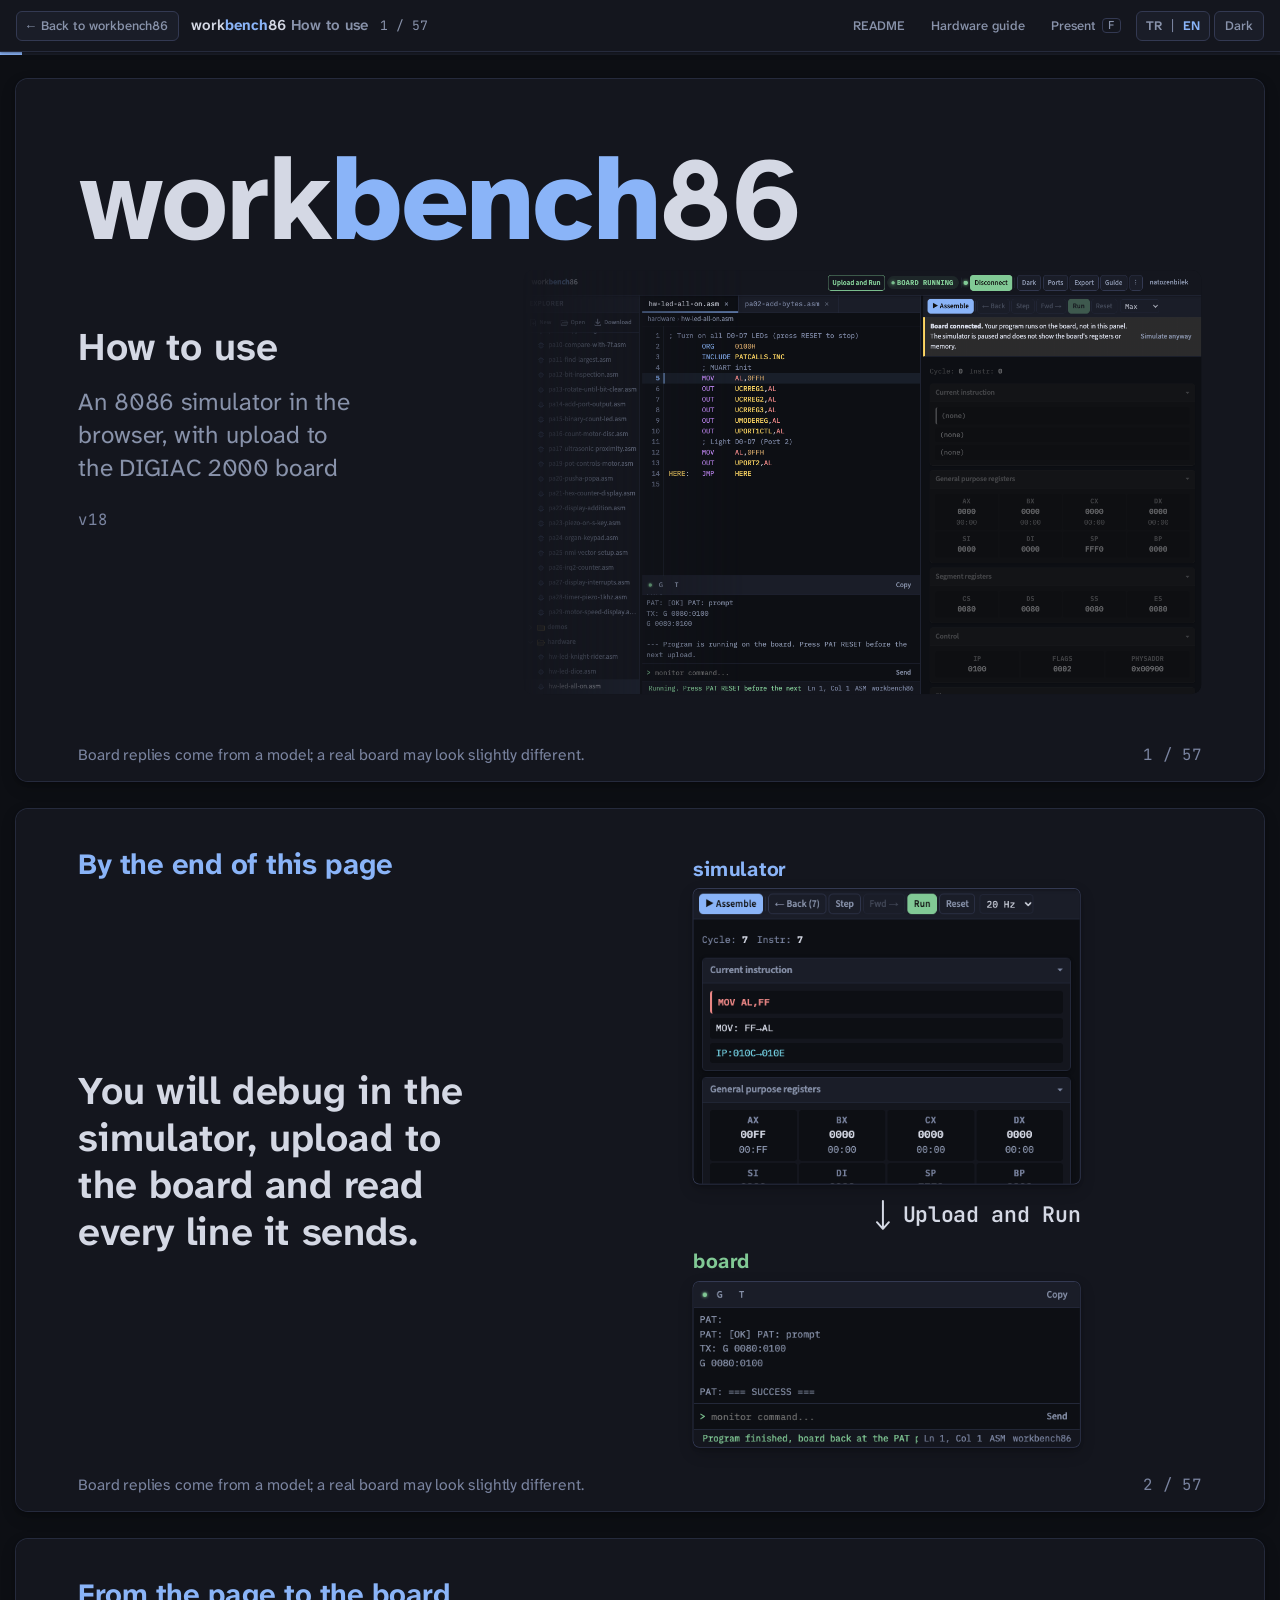
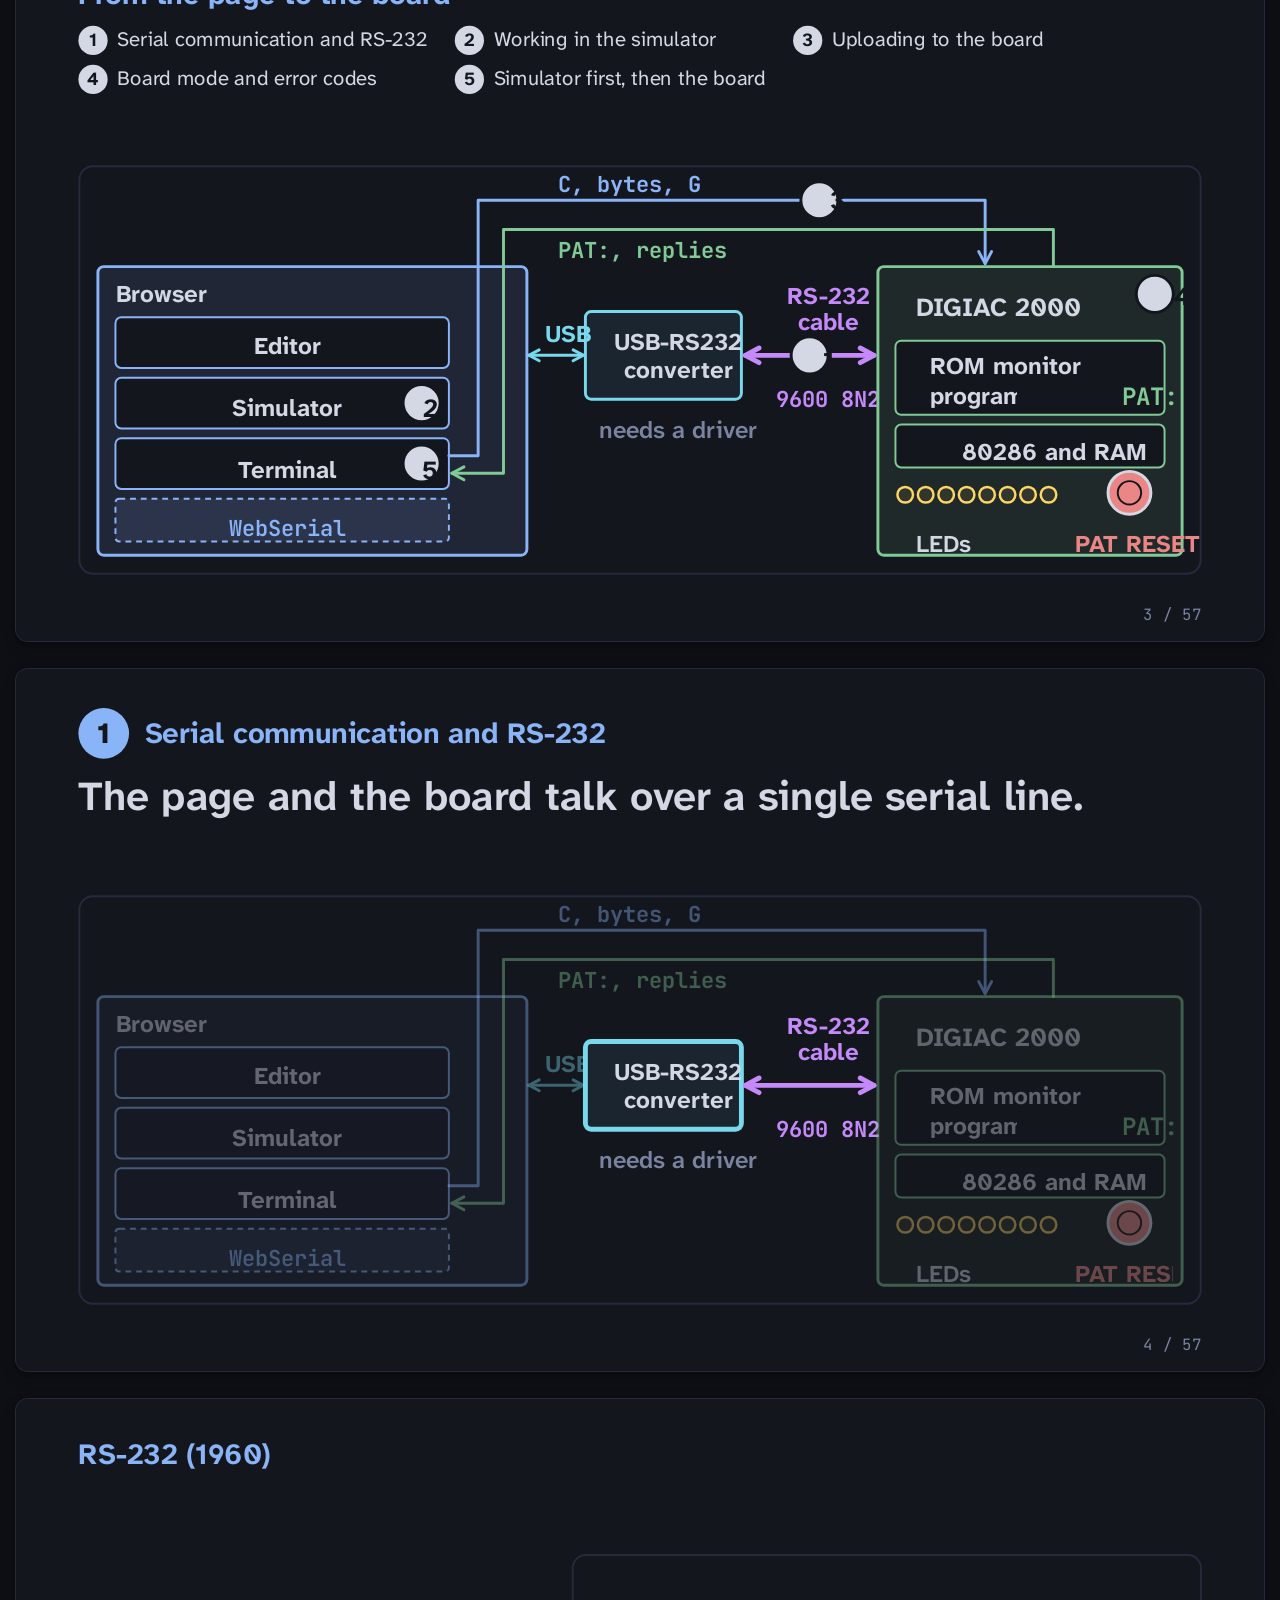
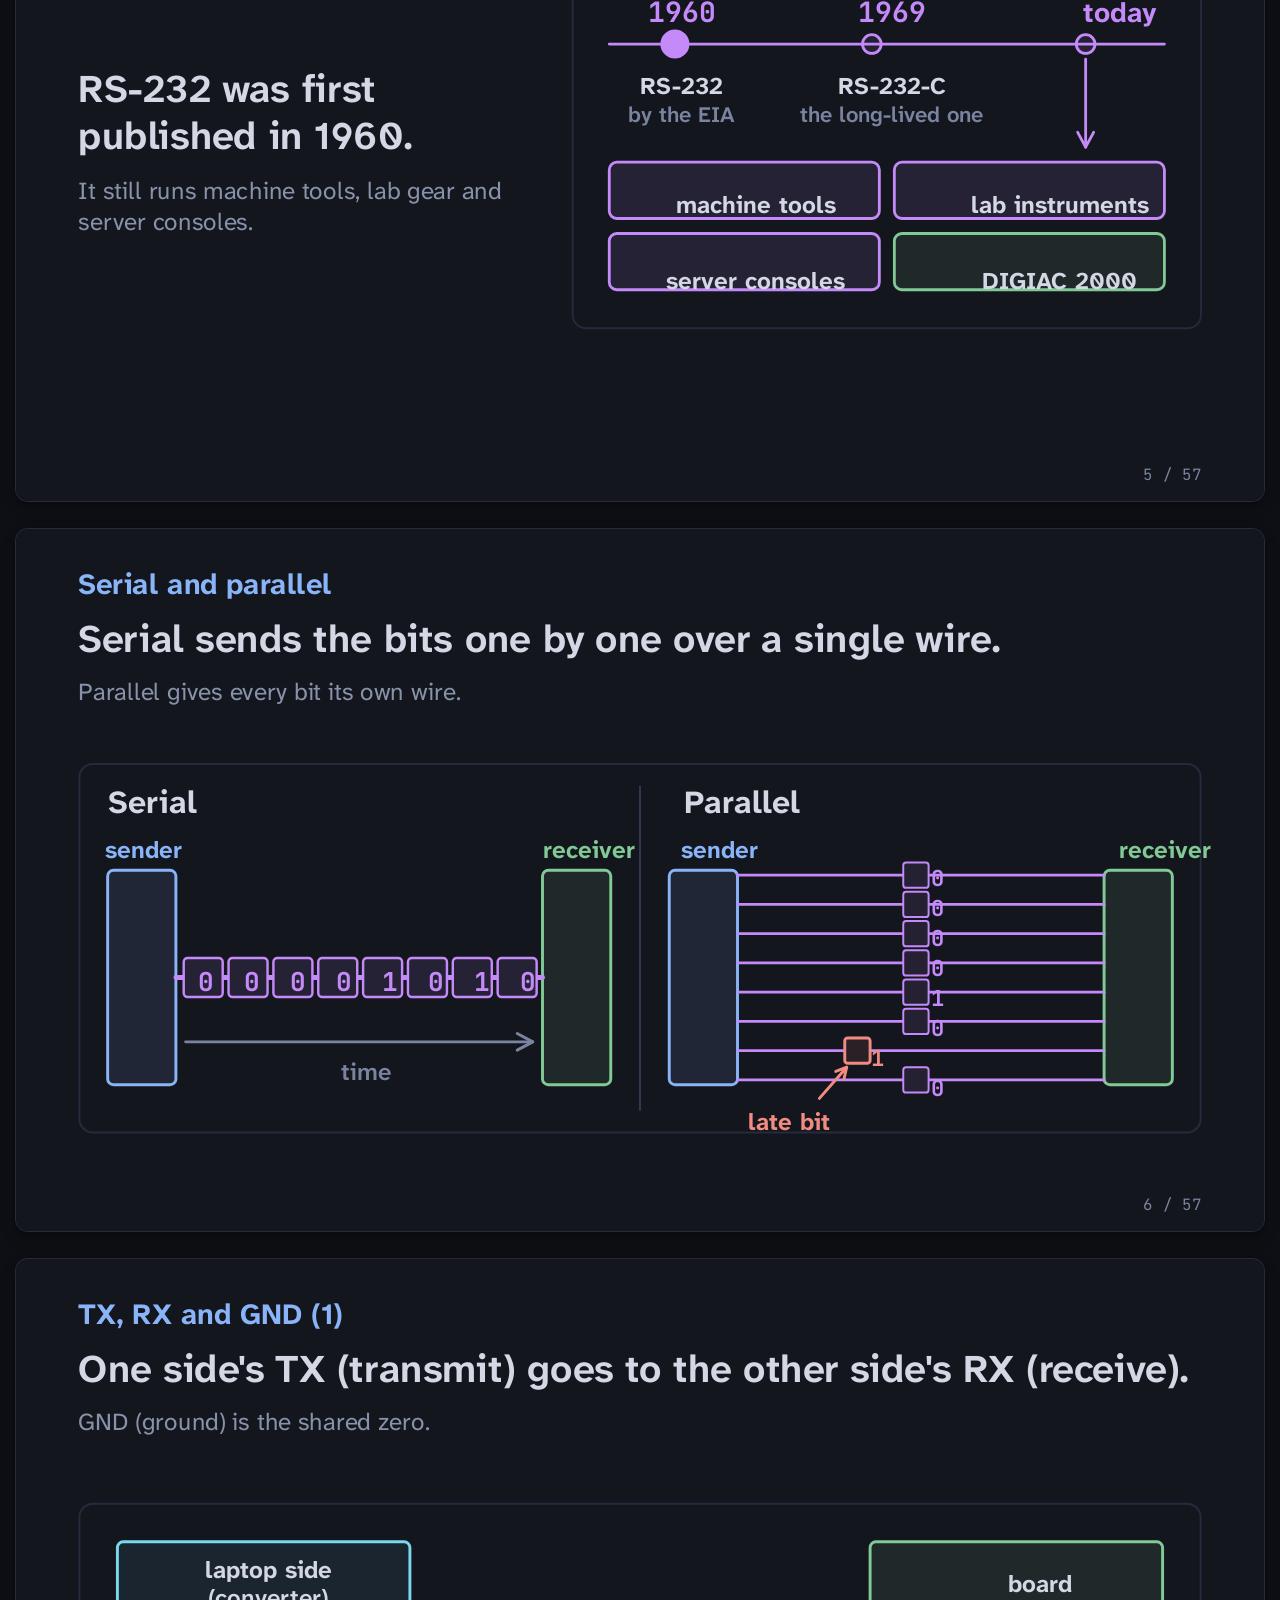
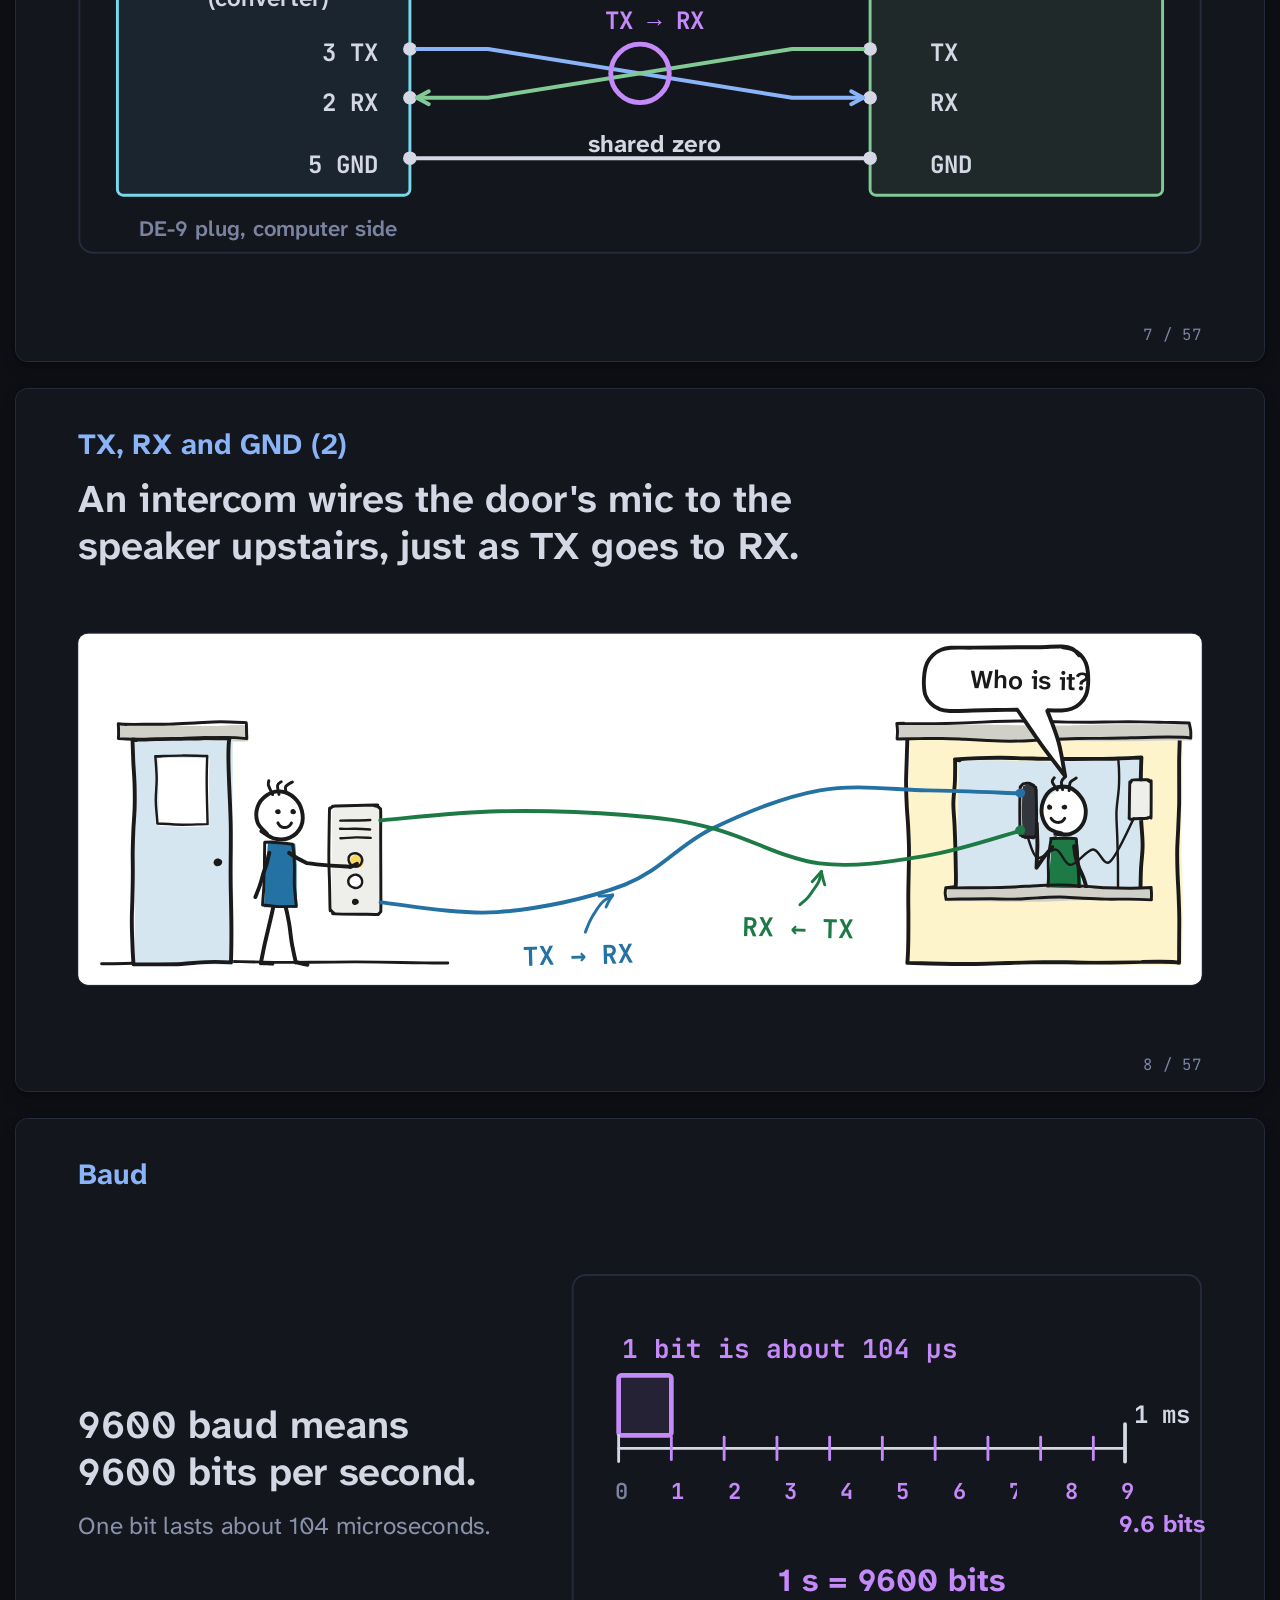
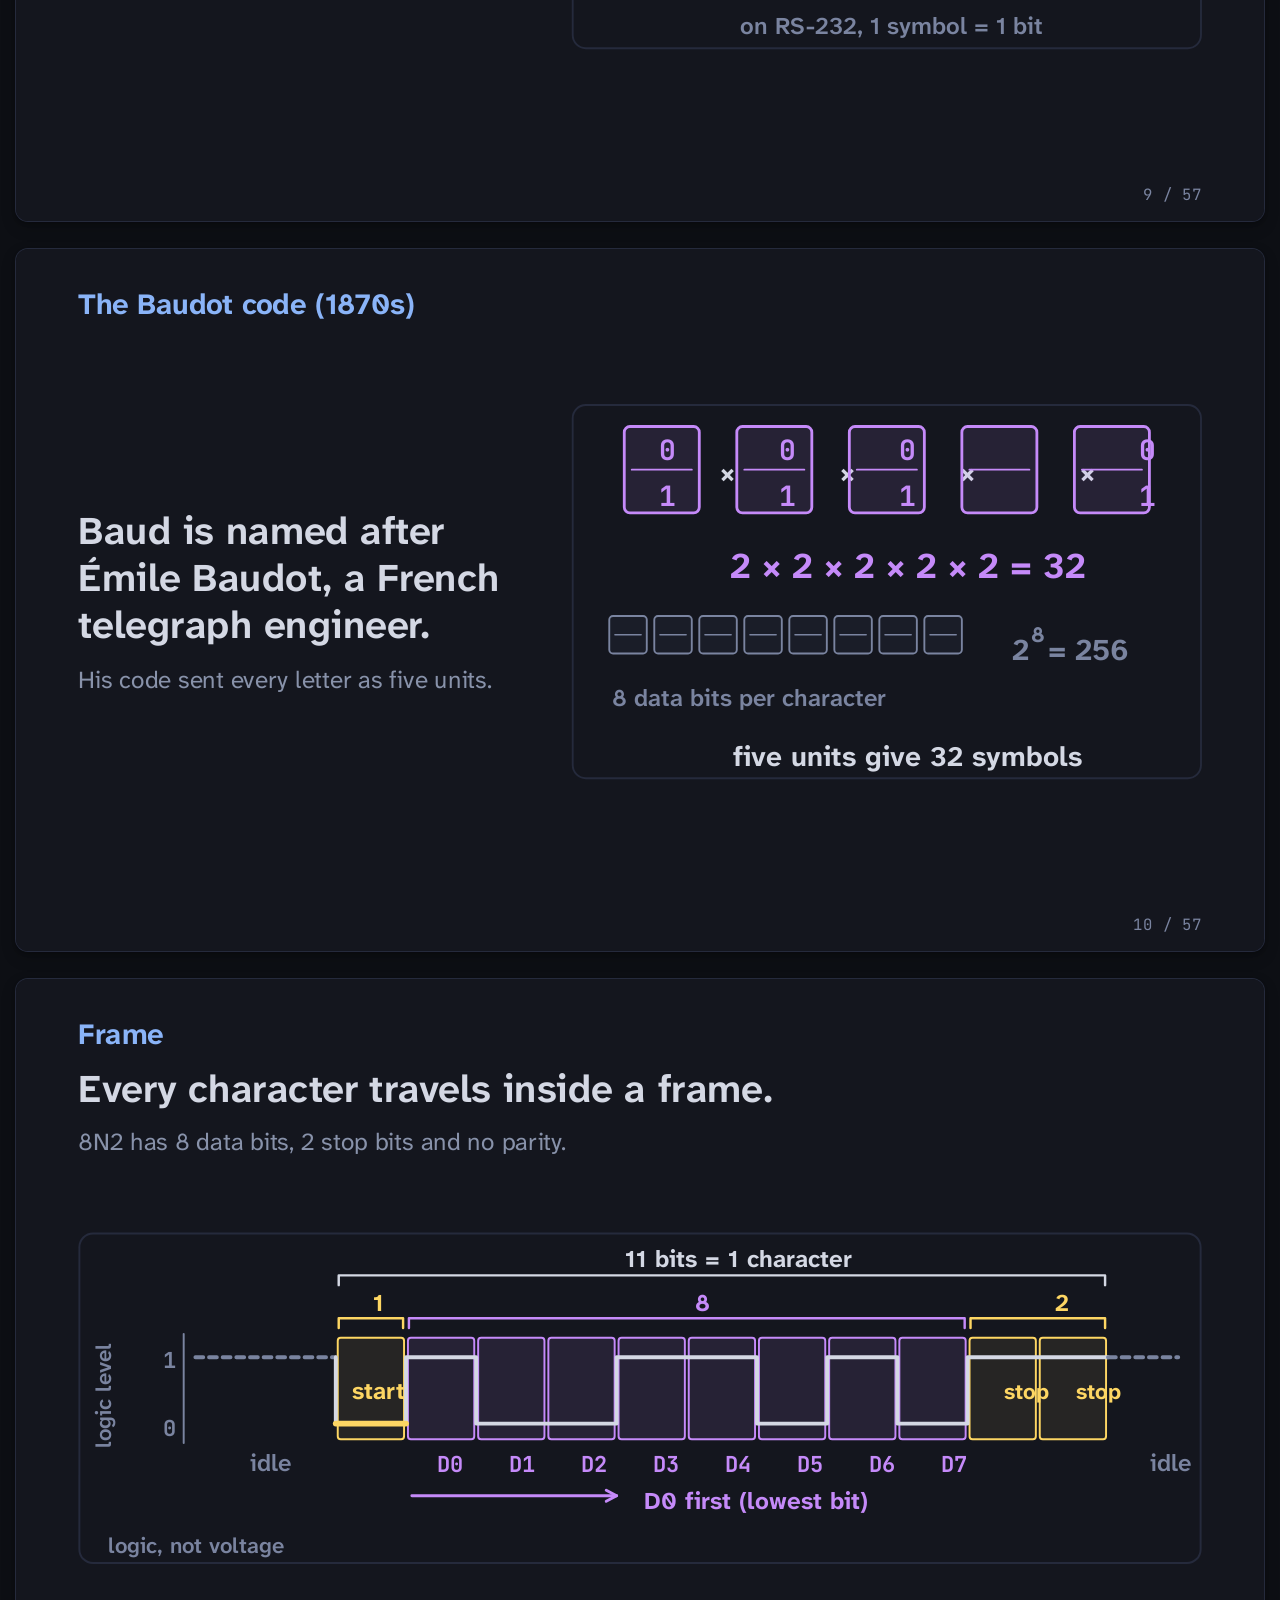
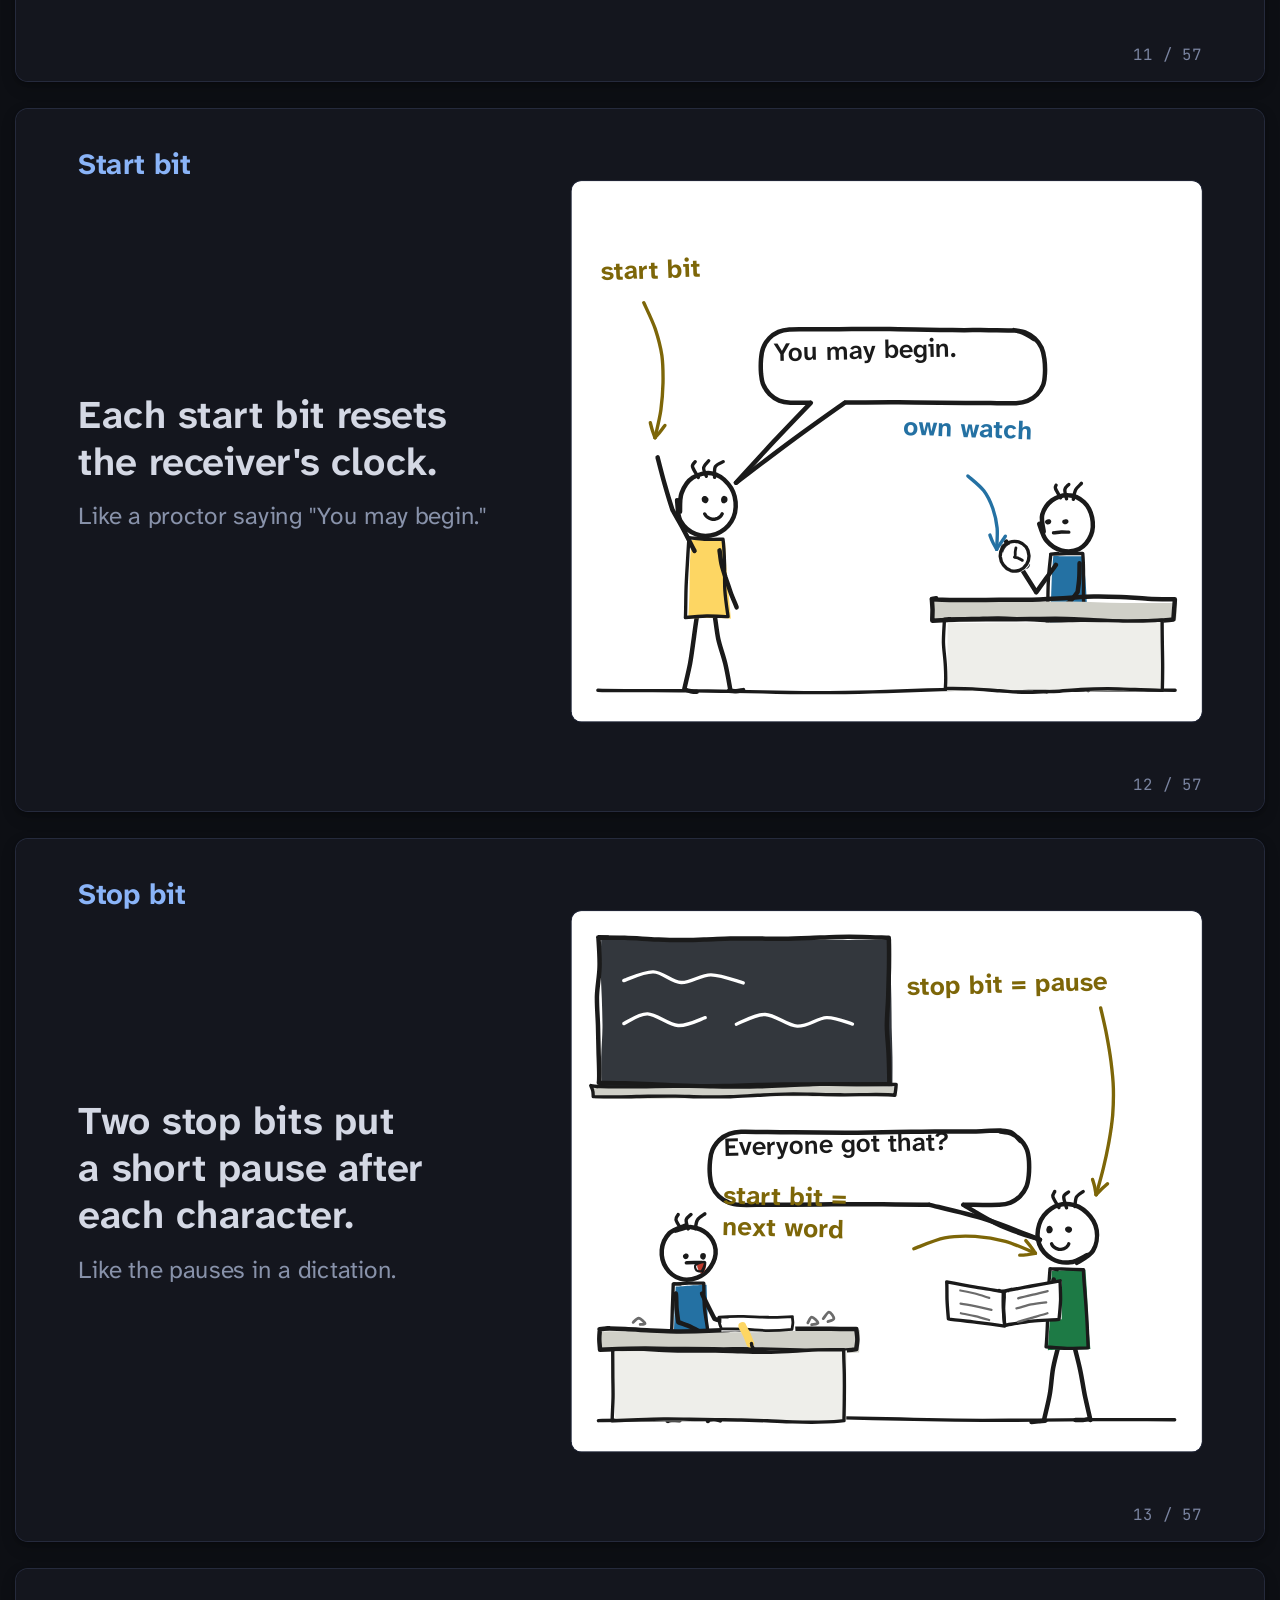
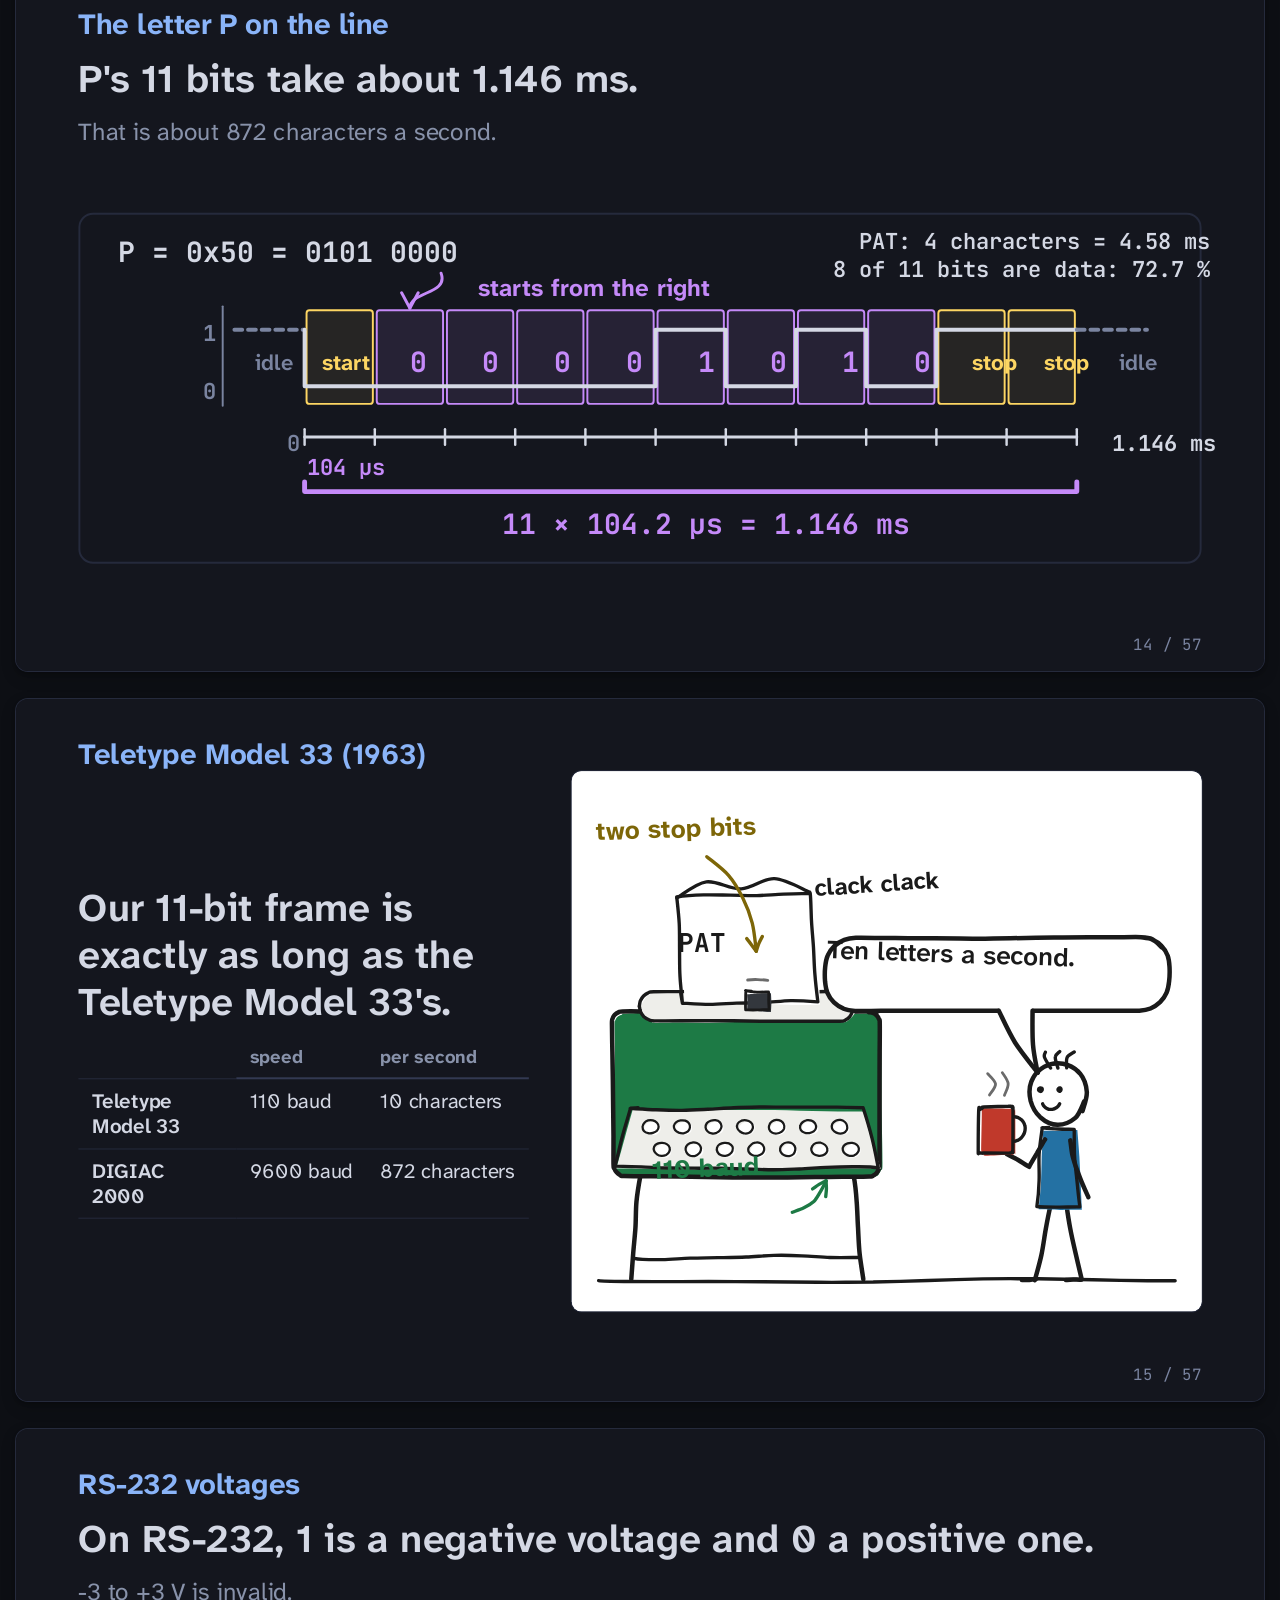
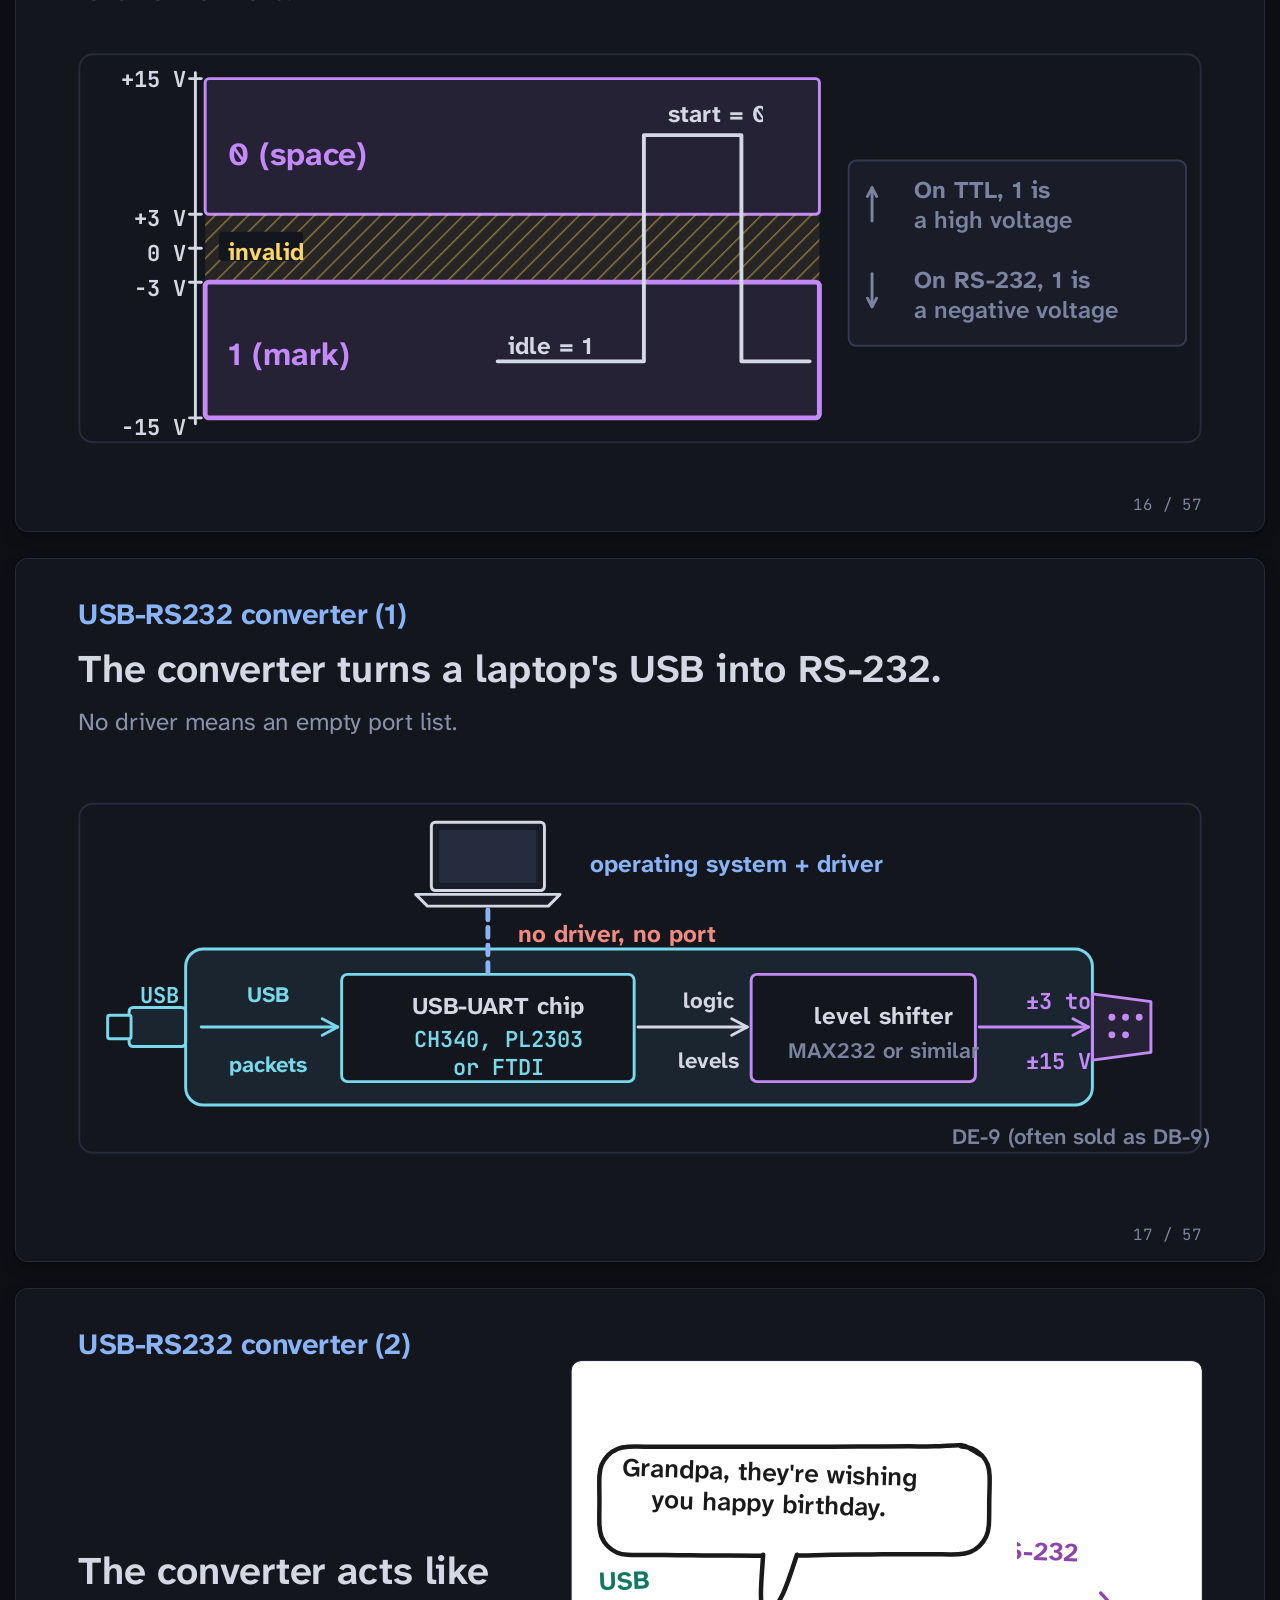
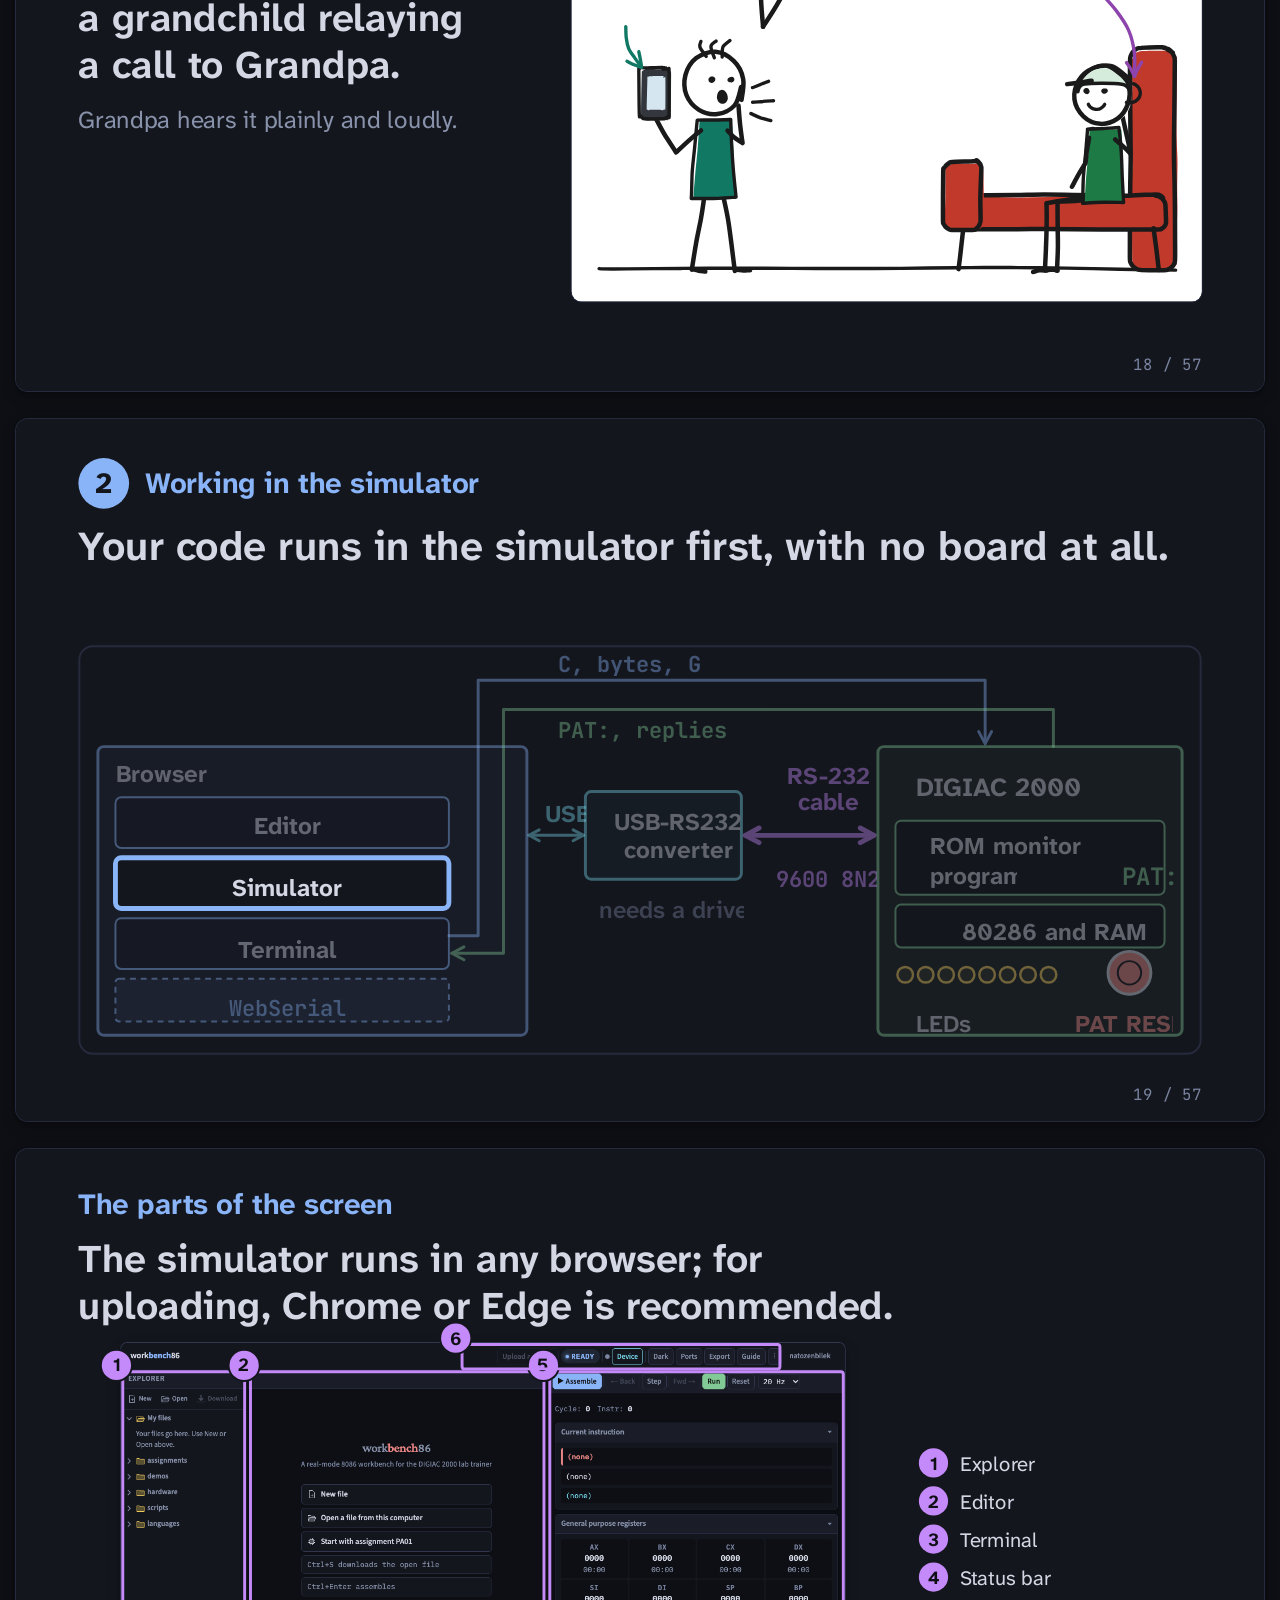
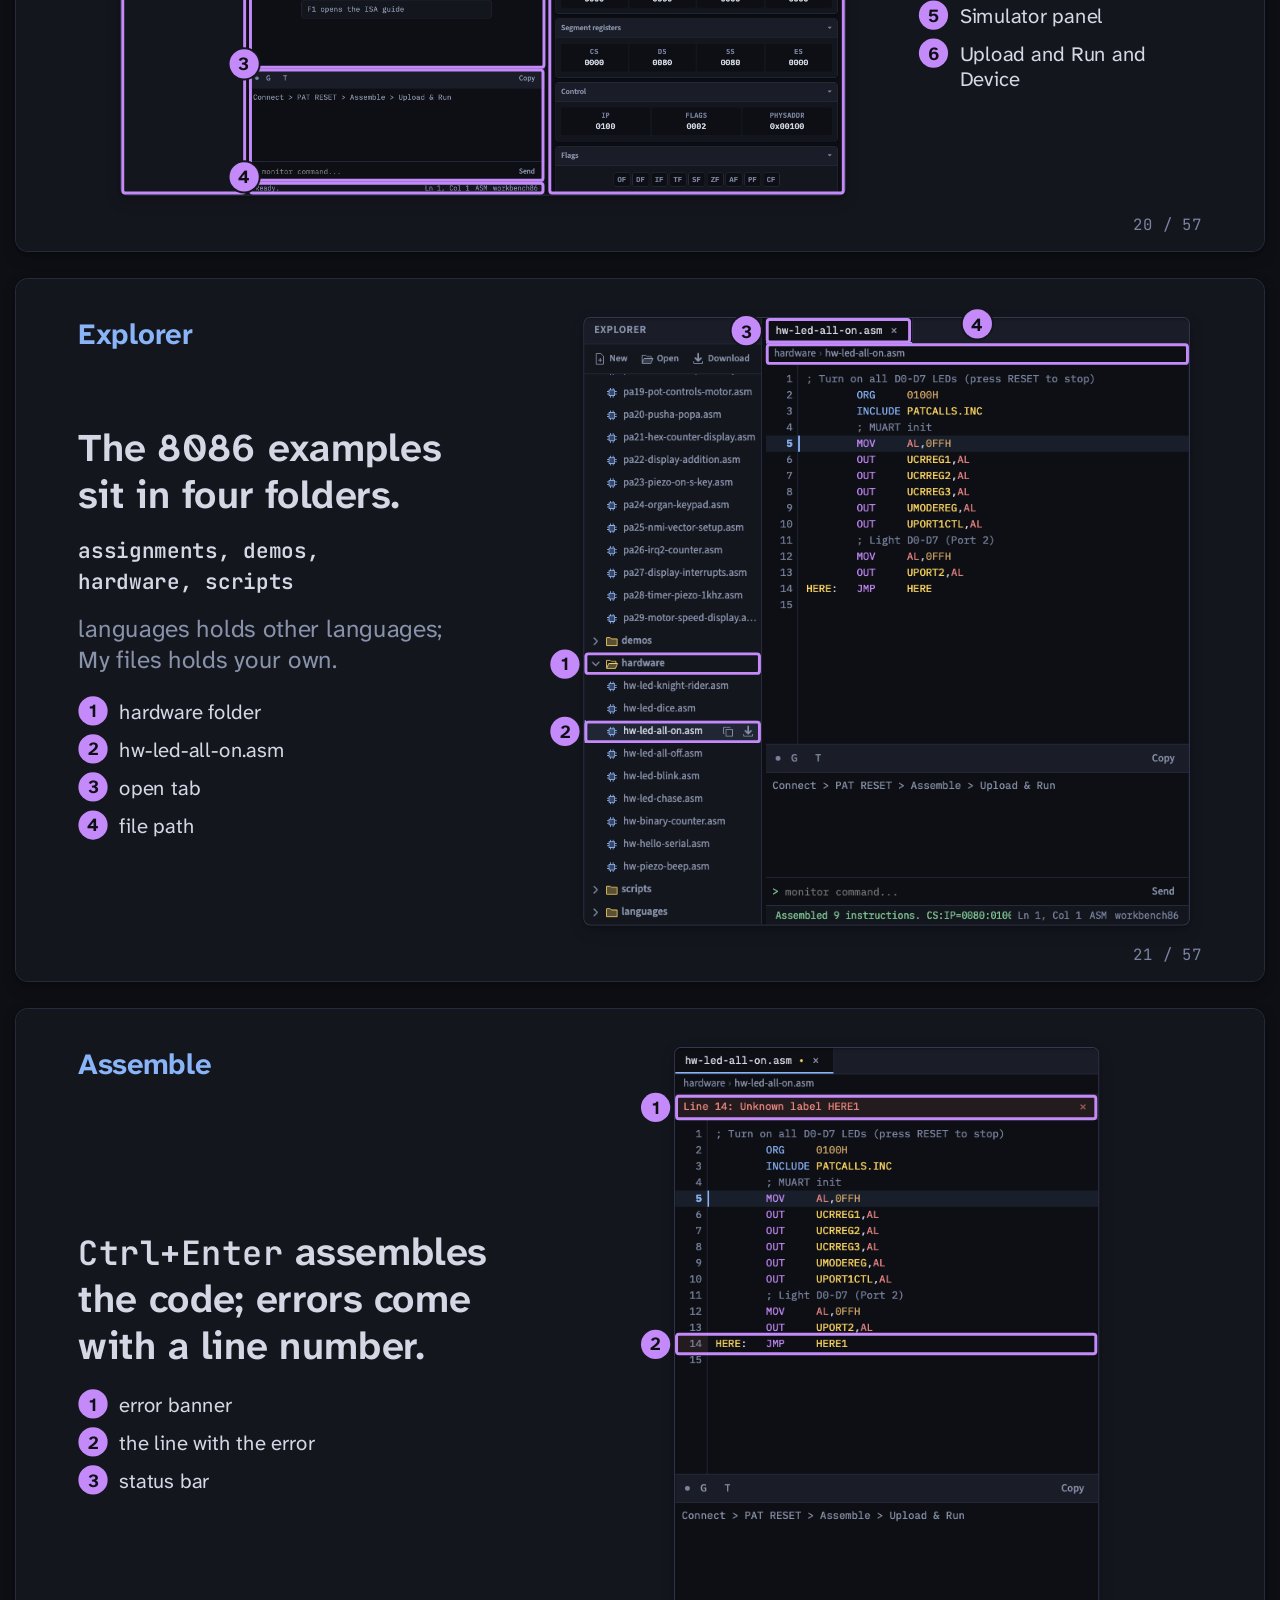
==== howto/index.html @ 9b2ca455 "v2: lab upload fixes, board mode, readable UI, How to use page, docs Students connected their own la" ====
<!DOCTYPE html>
<html lang="en">
<head>
<meta charset="UTF-8">
<meta name="viewport" content="width=device-width, initial-scale=1.0">
<title>workbench86 How to use</title>
<meta name="description" content="How to use workbench86: the 8086 simulator in the browser and uploading to the DIGIAC 2000 board, step by step.">
<script>
/* Theme and language before the first paint, so the page does not flash.
   The theme key is the app's own, so this page opens in the app's theme. */
(function () {
  var d = document.documentElement, t = 'dark', l = null;
  try { t = localStorage.getItem('workbench86_theme') || 'dark'; } catch (e) {}
  if (t === 'light') d.setAttribute('data-theme', 'light');
  var q = null;
  try { q = new URLSearchParams(location.search).get('lang'); } catch (e) {}
  if (q === 'tr' || q === 'en') l = q;
  else {
    try { l = localStorage.getItem('workbench86_howto_lang'); } catch (e) {}
    if (l !== 'tr' && l !== 'en') l = /^tr(-|_|$)/i.test(navigator.language || '') ? 'tr' : 'en';
  }
  d.lang = l;
  document.title = l === 'tr' ? 'workbench86 Nasıl kullanılır' : 'workbench86 How to use';
})();
</script>
<link rel="stylesheet" href="../styles/variables.css?v=18">
<link rel="stylesheet" href="howto.css?v=18">
</head>
<body>
<a class="skip" href="#deck"><span data-l="tr">Slaytlara geç</span><span data-l="en">Skip to the slides</span></a>
<header class="hw-hd">
  <a class="hb hb-back" href="../"><span class="arr" aria-hidden="true">&larr;</span> <span data-l="tr">workbench86'ya dön</span><span data-l="en">Back to workbench86</span></a>
  <p class="hw-brand"><span class="hw-logo">work<b>bench</b>86</span> <span data-l="tr">Nasıl kullanılır</span><span data-l="en">How to use</span></p>
  <span class="hw-count" id="count">1 / 57</span>
  <nav class="hw-nav" id="hwNav" aria-label="Page">
    <a class="hb" data-l="tr" href="https://github.com/natozenbilek/workbench86/blob/main/README.tr.md">README</a>
    <a class="hb" data-l="en" href="https://github.com/natozenbilek/workbench86/blob/main/README.md">README</a>
    <a class="hb" href="https://github.com/natozenbilek/workbench86/blob/main/docs/hardware-guide.md"><span data-l="tr">Donanım rehberi</span><span data-l="en">Hardware guide</span></a>
    <button class="hb hb-present" id="btnPresent" type="button"><span data-l="tr">Sunum</span><span data-l="en">Present</span> <kbd>F</kbd></button>
    <span class="hw-lang" id="langGroup" role="group" aria-label="Dil / Language">
      <button type="button" class="hb" data-set-lang="tr" lang="tr">TR</button><span class="hw-bar" aria-hidden="true">|</span><button type="button" class="hb" data-set-lang="en" lang="en">EN</button>
    </span>
    <button class="hb hb-out" id="btnTheme" type="button"><span data-l="tr" class="th-d">Koyu</span><span data-l="tr" class="th-l">Açık</span><span data-l="en" class="th-d">Dark</span><span data-l="en" class="th-l">Light</span></button>
  </nav>
</header>
<div class="hw-prog" aria-hidden="true"><span id="prog"></span></div>
<button class="hb hb-out pr-exit" id="btnExit" type="button"><span data-l="tr">Sunumdan çık</span><span data-l="en">Exit presentation</span></button>
<main id="deck" class="deck" tabindex="-1">
<section class="slide" id="1" data-n="1">
<div class="frame"><div class="canvas">
<div class="sl lay-chrome k-title" data-l="tr" lang="tr"><div class="fx-shot fx-hero" style="--ar:1280/800;--arn:1.6000;" role="img" aria-label="workbench86 ekranı: terminalde program kartta çalışıyor, üstte BOARD RUNNING etiketi."><div class="crop"><img class="th-l" src="img/08d-board-running-light.webp" width="1280" height="800" style="width:100%;left:0%;top:0%" alt="" loading="eager" decoding="async"><img class="th-d" src="img/08d-board-running-dark.webp" width="1280" height="800" style="width:100%;left:0%;top:0%" alt="" loading="eager" decoding="async"></div></div><div class="hero-t"><h1 class="hero-name">work<b>bench</b>86</h1><p class="hero-sub">Nasıl kullanılır</p><p class="hero-tag">Tarayıcıda 8086 simülatörü ve DIGIAC 2000 kartına yükleme</p><p class="hero-ver"><code>v18</code></p></div><footer class="ft"><span class="src">Kart cevapları modelden alındı; gerçek kartta biraz farklı görünebilir.</span><span class="no">1 / 57</span></footer></div>
<div class="sl lay-chrome k-title" data-l="en" lang="en"><div class="fx-shot fx-hero" style="--ar:1280/800;--arn:1.6000;" role="img" aria-label="The workbench86 screen: the terminal says the program is running on the board, with the BOARD RUNNING label on top."><div class="crop"><img class="th-l" src="img/08d-board-running-light.webp" width="1280" height="800" style="width:100%;left:0%;top:0%" alt="" loading="eager" decoding="async"><img class="th-d" src="img/08d-board-running-dark.webp" width="1280" height="800" style="width:100%;left:0%;top:0%" alt="" loading="eager" decoding="async"></div></div><div class="hero-t"><h1 class="hero-name">work<b>bench</b>86</h1><p class="hero-sub">How to use</p><p class="hero-tag">An 8086 simulator in the browser, with upload to the DIGIAC 2000 board</p><p class="hero-ver"><code>v18</code></p></div><footer class="ft"><span class="src">Board replies come from a model; a real board may look slightly different.</span><span class="no">1 / 57</span></footer></div>
</div></div>
<aside class="notes" lang="tr"><p class="nt-h">Konuşma notu</p><p>Merhaba. Bu sayfa workbench86'nın kullanım kılavuzu. Üst menüdeki How to use'dan her zaman açılıyor, telefondan da rahat okunuyor. Karta yükleme kısmı tek oturumda geçilebilir, gerisi sonra okunur. Sürüm numarası v18; Copy ile aldığınız kayıtta da bu yazıyor.</p></aside>
</section>
<section class="slide" id="2" data-n="2">
<div class="frame"><div class="canvas">
<div class="sl lay-split k-promise" data-l="tr" lang="tr"><div class="col-t"><h2 class="ttl">Bu sayfanın sonunda</h2><div class="col-b"><p class="focal">Kodunuzu simülatörde ayıklayıp karta yükleyecek, karttan gelen her satırı okuyabileceksiniz.</p></div></div><figure class="col-f fig"><div class="fx-comp" role="img" aria-label="Üstte adım adım çalışan simülatör paneli, altta === SUCCESS === ile biten terminal. Aralarında Upload and Run oku."><div class="comp-lbl c-blu">simülatör</div><div class="fx-shot comp-a" style="--ar:525/400;--arn:1.3125;"><div class="crop"><img class="th-l" src="img/04-stepping-registers-memory-light.webp" width="1280" height="800" style="width:243.8095%;left:-143.8095%;top:-12%" alt="" loading="eager" decoding="async"><img class="th-d" src="img/04-stepping-registers-memory-dark.webp" width="1280" height="800" style="width:243.8095%;left:-143.8095%;top:-12%" alt="" loading="eager" decoding="async"></div></div><div class="comp-arrow"><svg viewBox="0 0 24 48" aria-hidden="true"><path d="M12 2v42M3 34l9 10 9-10"/></svg><code>Upload and Run</code></div><div class="comp-lbl c-grn">kart</div><div class="fx-shot comp-b" style="--ar:524/224;--arn:2.3393;"><div class="crop"><img class="th-l" src="img/08c-upload-success-end-light.webp" width="1280" height="800" style="width:244.2748%;left:-42.9389%;top:-257.1429%" alt="" loading="eager" decoding="async"><img class="th-d" src="img/08c-upload-success-end-dark.webp" width="1280" height="800" style="width:244.2748%;left:-42.9389%;top:-257.1429%" alt="" loading="eager" decoding="async"></div></div></div></figure><footer class="ft"><span class="src">Kart cevapları modelden alındı; gerçek kartta biraz farklı görünebilir.</span><span class="no">2 / 57</span></footer></div>
<div class="sl lay-split k-promise" data-l="en" lang="en"><div class="col-t"><h2 class="ttl">By the end of this page</h2><div class="col-b"><p class="focal">You will debug in the simulator, upload to the board and read every line it sends.</p></div></div><figure class="col-f fig"><div class="fx-comp" role="img" aria-label="Top, the simulator panel in the middle of a step. Bottom, the terminal ending in === SUCCESS ===. An Upload and Run arrow joins them."><div class="comp-lbl c-blu">simulator</div><div class="fx-shot comp-a" style="--ar:525/400;--arn:1.3125;"><div class="crop"><img class="th-l" src="img/04-stepping-registers-memory-light.webp" width="1280" height="800" style="width:243.8095%;left:-143.8095%;top:-12%" alt="" loading="eager" decoding="async"><img class="th-d" src="img/04-stepping-registers-memory-dark.webp" width="1280" height="800" style="width:243.8095%;left:-143.8095%;top:-12%" alt="" loading="eager" decoding="async"></div></div><div class="comp-arrow"><svg viewBox="0 0 24 48" aria-hidden="true"><path d="M12 2v42M3 34l9 10 9-10"/></svg><code>Upload and Run</code></div><div class="comp-lbl c-grn">board</div><div class="fx-shot comp-b" style="--ar:524/224;--arn:2.3393;"><div class="crop"><img class="th-l" src="img/08c-upload-success-end-light.webp" width="1280" height="800" style="width:244.2748%;left:-42.9389%;top:-257.1429%" alt="" loading="eager" decoding="async"><img class="th-d" src="img/08c-upload-success-end-dark.webp" width="1280" height="800" style="width:244.2748%;left:-42.9389%;top:-257.1429%" alt="" loading="eager" decoding="async"></div></div></div></figure><footer class="ft"><span class="src">Board replies come from a model; a real board may look slightly different.</span><span class="no">2 / 57</span></footer></div>
</div></div>
<aside class="notes" lang="tr"><p class="nt-h">Konuşma notu</p><p>Söz cümlesini yavaş söyleyin: "Bu sayfanın sonunda kodunuzu simülatörde adım adım ayıklayıp aynı kodu karta yükleyeceksiniz. Terminalde akan satırların her birinin ne demek olduğunu da bileceksiniz." Önceki sürümlerde karta yüklerken bazı sorunlar çıkıyordu. v18 bunların en olası sebebini düzeltiyor; düzeltme henüz kartta denenmedi. Bu sayfa hem nasıl kullanılacağını hem de arkada ne olduğunu anlatıyor.</p></aside>
</section>
<section class="slide" id="3" data-n="3">
<div class="frame"><div class="canvas">
<div class="sl lay-full k-agenda" data-l="tr" lang="tr"><h2 class="ttl">Sayfadan karta giden yol</h2><div class="body"><ol class="agenda"><li><i>1</i><span>Seri iletim ve RS-232</span></li><li><i>2</i><span>Simülatörde çalışma</span></li><li><i>3</i><span>Karta yükleme</span></li><li><i>4</i><span>Kart modu ve hata kodları</span></li><li><i>5</i><span>Önce simülatör, sonra kart</span></li></ol></div><figure class="fig"><div class="fx-svg fx-wide" data-src="img/d-big-picture.tr.svg" data-focus="agenda" style="--ar:1152/420;--arn:2.7429" role="img" aria-label="Büyük resim: solda tarayıcı (editör, simülatör, terminal), ortada USB-RS232 çevirici, sağda DIGIAC 2000 kartı. Aralarında RS-232 kablosu var. Beş bölüm resmin üstünde numaralı."></div></figure><footer class="ft"><span class="src"></span><span class="no">3 / 57</span></footer></div>
<div class="sl lay-full k-agenda" data-l="en" lang="en"><h2 class="ttl">From the page to the board</h2><div class="body"><ol class="agenda"><li><i>1</i><span>Serial communication and RS-232</span></li><li><i>2</i><span>Working in the simulator</span></li><li><i>3</i><span>Uploading to the board</span></li><li><i>4</i><span>Board mode and error codes</span></li><li><i>5</i><span>Simulator first, then the board</span></li></ol></div><figure class="fig"><div class="fx-svg fx-wide" data-src="img/d-big-picture.en.svg" data-focus="agenda" style="--ar:1152/420;--arn:2.7429" role="img" aria-label="The big picture: the browser on the left (editor, simulator, terminal), the USB-RS232 converter in the middle, the DIGIAC 2000 board on the right, joined by the RS-232 cable. The five sections are numbered on the picture."></div></figure><footer class="ft"><span class="src"></span><span class="no">3 / 57</span></footer></div>
</div></div>
<aside class="notes" lang="tr"><p class="nt-h">Konuşma notu</p><p>Resmi soldan sağa okuyun. "Solda tarayıcı: kodu yazdığımız editör, simülatör ve terminal. Ortada USB-RS232 çevirici. Sağda kart, DIGIAC 2000. PAT adı kartta iki yerde geçer: hazır olunca ekrana düşen PAT: yazısı ve PAT RESET düğmesi. Aradaki kablo RS-232." Yukarıdaki iki ok konuşmanın kendisi: sayfa komut ve byte gönderir, kart PAT: ile cevap verir. "Bu resme her bölümün başında döneceğiz; her seferinde bir parçasını yakından göreceğiz." Beş numarayı sırayla gösterin.</p></aside>
</section>
<section class="slide" id="4" data-n="4">
<div class="frame"><div class="canvas">
<div class="sl lay-full k-section" data-l="tr" lang="tr"><h2 class="ttl ttl-sec"><span class="secno">1</span>Seri iletim ve RS-232</h2><p class="focal">Sayfa ile kart tek bir seri hat üzerinden konuşur.</p><figure class="fig"><div class="fx-svg fx-wide" data-src="img/d-big-picture.tr.svg" data-focus="line" style="--ar:1152/420;--arn:2.7429" role="img" aria-label="Büyük resim: solda tarayıcı (editör, simülatör, terminal), ortada USB-RS232 çevirici, sağda DIGIAC 2000 kartı. Aralarında RS-232 kablosu var. Çevirici ve RS-232 kablosu öne çıkıyor."></div></figure><footer class="ft"><span class="src"></span><span class="no">4 / 57</span></footer></div>
<div class="sl lay-full k-section" data-l="en" lang="en"><h2 class="ttl ttl-sec"><span class="secno">1</span>Serial communication and RS-232</h2><p class="focal">The page and the board talk over a single serial line.</p><figure class="fig"><div class="fx-svg fx-wide" data-src="img/d-big-picture.en.svg" data-focus="line" style="--ar:1152/420;--arn:2.7429" role="img" aria-label="The big picture: the browser on the left (editor, simulator, terminal), the USB-RS232 converter in the middle, the DIGIAC 2000 board on the right, joined by the RS-232 cable. The converter and the RS-232 cable stand out."></div></figure><footer class="ft"><span class="src"></span><span class="no">4 / 57</span></footer></div>
</div></div>
<aside class="notes" lang="tr"><p class="nt-h">Konuşma notu</p><p>Önce kablonun kendisine bakalım. Sayfa ile kart tek bir seri hattan, RS-232 hattından konuşuyor; bu bölümde o hattın nasıl çalıştığını göreceğiz.</p></aside>
</section>
<section class="slide" id="5" data-n="5">
<div class="frame"><div class="canvas">
<div class="sl lay-split k-history" data-l="tr" lang="tr"><div class="col-t"><h2 class="ttl">RS-232 (1960)</h2><div class="col-b"><p class="focal">RS-232 ilk kez 1960'ta yayımlandı.</p><p class="sup">Bugün hala CNC tezgahlarında, laboratuvar cihazlarında ve sunucu konsollarında çalışıyor.</p></div></div><figure class="col-f fig"><div class="fx-svg" data-src="img/d-rs232-1960.tr.svg" style="--ar:672/400;--arn:1.6800" role="img" aria-label="Bir zaman çizgisi: 1960&#x27;ta RS-232, 1969&#x27;da RS-232-C, bugün CNC tezgahları, laboratuvar cihazları, sunucu konsolları ve DIGIAC 2000."></div></figure><footer class="ft"><span class="src"></span><span class="no">5 / 57</span></footer></div>
<div class="sl lay-split k-history" data-l="en" lang="en"><div class="col-t"><h2 class="ttl">RS-232 (1960)</h2><div class="col-b"><p class="focal">RS-232 was first published in 1960.</p><p class="sup">It still runs machine tools, lab gear and server consoles.</p></div></div><figure class="col-f fig"><div class="fx-svg" data-src="img/d-rs232-1960.en.svg" style="--ar:672/400;--arn:1.6800" role="img" aria-label="A timeline: RS-232 in 1960, RS-232-C in 1969, and today machine tools, lab instruments, server consoles and the DIGIAC 2000."></div></figure><footer class="ft"><span class="src"></span><span class="no">5 / 57</span></footer></div>
</div></div>
<aside class="notes" lang="tr"><p class="nt-h">Konuşma notu</p><p>RS-232'yi ilk olarak 1960'ta Electronic Industries Association (EIA) yayımladı; en uzun yaşayan sürümü RS-232-C 1969'da çıktı. İlk kullanıcıları teleprinter'lar ve modemlerdi. Bugün hala PLC'lerde, CNC tezgahlarında, laboratuvar cihazlarında ve sunucuların konsol portunda kullanılıyor, çünkü basit ve her şey çöktüğünde bile çalışıyor. Bizim kart da laptopla bu hattan konuşuyor.</p></aside>
</section>
<section class="slide" id="6" data-n="6">
<div class="frame"><div class="canvas">
<div class="sl lay-full k-concept-diagram" data-l="tr" lang="tr"><h2 class="ttl">Seri ve paralel iletim</h2><p class="focal">Seri iletimde bitler tek telden, sırayla gider.</p><div class="body"><p class="sup">Paralelde her bitin kendi teli vardır.</p></div><figure class="fig"><div class="fx-svg fx-wide" data-src="img/d-serial-parallel.tr.svg" style="--ar:1152/380;--arn:3.0316" role="img" aria-label="Solda seri iletim: sekiz bit tek telden sırayla gidiyor. Sağda paralel iletim: her bitin kendi teli var, biri geç kalmış."></div></figure><footer class="ft"><span class="src"></span><span class="no">6 / 57</span></footer></div>
<div class="sl lay-full k-concept-diagram" data-l="en" lang="en"><h2 class="ttl">Serial and parallel</h2><p class="focal">Serial sends the bits one by one over a single wire.</p><div class="body"><p class="sup">Parallel gives every bit its own wire.</p></div><figure class="fig"><div class="fx-svg fx-wide" data-src="img/d-serial-parallel.en.svg" style="--ar:1152/380;--arn:3.0316" role="img" aria-label="Left, serial: eight bits go one after another over one wire. Right, parallel: every bit has its own wire, and one bit is late."></div></figure><footer class="ft"><span class="src"></span><span class="no">6 / 57</span></footer></div>
</div></div>
<aside class="notes" lang="tr"><p class="nt-h">Konuşma notu</p><p>"Seri iletimde bitler tek telden sırayla gider. Paralelde her bitin kendi teli var, hepsi aynı anda çıkar." Uzun kabloda aynı anda çıkan bitler aynı anda varmaz, yan yana teller birbirini bozar, her tel de para ve pin demek; seri iletim bu sorunları yaşamaz. Paralel hala çok kısa mesafede, çiplerin içinde ve bellek bus'larında kullanılıyor. Kartımızdaki 80286 de veriyi kendi içinde paralel bus'la taşır, laptopla ise her yöne tek telden konuşur.</p></aside>
</section>
<section class="slide" id="7" data-n="7">
<div class="frame"><div class="canvas">
<div class="sl lay-full k-concept-diagram" data-l="tr" lang="tr"><h2 class="ttl">TX, RX ve GND (1)</h2><p class="focal">Bir tarafın TX'i (gönderme) öbür tarafın RX'ine (alma) bağlanır.</p><div class="body"><p class="sup">GND (toprak) iki tarafın ortak sıfırıdır.</p></div><figure class="fig"><div class="fx-svg fx-wide" data-src="img/d-tx-rx-gnd.tr.svg" style="--ar:1152/360;--arn:3.2000" role="img" aria-label="Çeviricinin TX ucu kartın RX ucuna, kartın TX ucu çeviricinin RX ucuna gidiyor; iki tel ortada çaprazlanıyor. GND iki tarafı doğrudan bağlıyor."></div></figure><footer class="ft"><span class="src"></span><span class="no">7 / 57</span></footer></div>
<div class="sl lay-full k-concept-diagram" data-l="en" lang="en"><h2 class="ttl">TX, RX and GND (1)</h2><p class="focal">One side's TX (transmit) goes to the other side's RX (receive).</p><div class="body"><p class="sup">GND (ground) is the shared zero.</p></div><figure class="fig"><div class="fx-svg fx-wide" data-src="img/d-tx-rx-gnd.en.svg" style="--ar:1152/360;--arn:3.2000" role="img" aria-label="The converter&#x27;s TX goes to the board&#x27;s RX and the board&#x27;s TX to the converter&#x27;s RX, crossing in the middle. GND joins the two sides directly."></div></figure><footer class="ft"><span class="src"></span><span class="no">7 / 57</span></footer></div>
</div></div>
<aside class="notes" lang="tr"><p class="nt-h">Konuşma notu</p><p>TX gönderilen verinin çıktığı uç, RX gelen verinin girdiği uç. Bir tarafın TX'i öbür tarafın RX'ine gitmeli; iki TX karşı karşıya gelirse kimse kimseyi duymaz. GND iki tarafın ortak sıfırı; RS-232 voltajları ona göre ölçülür, GND yoksa TX'teki voltaj karşı taraf için bir şey ifade etmez. Bilgisayar tarafındaki DE-9 fişte 2 RX, 3 TX, 5 GND. İki bilgisayarı doğrudan bağlayan kablolarda TX ve RX çaprazlanır, buna null-modem kablo denir. Kartınızdaki kablonun hangi tür olduğunu burada söyleyemiyoruz; kartla çalıştığı bilinen kabloyu ve çeviriciyi kullanın. PAT RESET'ten sonra terminalde hiç ses yoksa yanlış port ya da kablo ihtimallerden biri.</p></aside>
</section>
<section class="slide" id="8" data-n="8">
<div class="frame"><div class="canvas">
<div class="sl lay-full k-concept-doodle" data-l="tr" lang="tr"><h2 class="ttl">TX, RX ve GND (2)</h2><p class="focal">Diyafonda kapıdaki mikrofon yukarıdaki hoparlöre gider; TX de karşının RX'ine.</p><figure class="fig"><div class="fx-svg fx-doodle fx-wide" data-src="img/doodles/doodle-diyafon.tr.svg" style="--ar:1152/360;--arn:3.2000" role="img" aria-label="Çizim: kapıda diyafonun düğmesine basan biri, iki kat yukarıda ahizeyi tutan biri. Teller ortada çaprazlanıyor. Yukarıdaki soruyor: Kim o?"></div></figure><footer class="ft"><span class="src"></span><span class="no">8 / 57</span></footer></div>
<div class="sl lay-full k-concept-doodle" data-l="en" lang="en"><h2 class="ttl">TX, RX and GND (2)</h2><p class="focal">An intercom wires the door's mic to the speaker upstairs, just as TX goes to RX.</p><figure class="fig"><div class="fx-svg fx-doodle fx-wide" data-src="img/doodles/doodle-diyafon.en.svg" style="--ar:1152/360;--arn:3.2000" role="img" aria-label="Drawing: someone presses the intercom button at the door, someone upstairs holds the handset. The wires cross in the middle. Upstairs asks: Who is it?"></div></figure><footer class="ft"><span class="src"></span><span class="no">8 / 57</span></footer></div>
</div></div>
<aside class="notes" lang="tr"><p class="nt-h">Konuşma notu</p><p>Diyafonu herkes kullandı. Kapıdaki mikrofon yukarıdaki hoparlöre bağlı, yukarıdaki mikrofon da kapıdaki hoparlöre. TX ile RX de böyle çaprazlanır. "Kim o?" karşı tarafın hazır olduğunu da söyler; kart da hazır olunca PAT: yazar, onu birazdan göreceğiz. Benzetmenin bozulduğu yer: diyafonların çoğunda konuşmak için düğmeye basılır ve aynı anda iki kişi konuşamaz. RS-232'de iki yön ayrı tellerden gider, iki taraf aynı anda gönderebilir. Diyafonun içindeki kablolama da daha karışık; burada sadece ağızdan kulağa giden yolu anlatıyoruz.</p></aside>
</section>
<section class="slide" id="9" data-n="9">
<div class="frame"><div class="canvas">
<div class="sl lay-split k-concept-diagram" data-l="tr" lang="tr"><div class="col-t"><h2 class="ttl">Baud</h2><div class="col-b"><p class="focal">9600 baud, saniyede 9600 bit demektir.</p><p class="sup">Bir bit yaklaşık 104 mikrosaniye sürer.</p></div></div><figure class="col-f fig"><div class="fx-svg" data-src="img/d-baud-ruler.tr.svg" style="--ar:672/400;--arn:1.6800" role="img" aria-label="1 milisaniyelik bir zaman cetveli, her 104 mikrosaniyede bir çizgi. Bir bit 104 µs sürüyor, bir saniyeye 9600 bit sığıyor."></div></figure><footer class="ft"><span class="src"></span><span class="no">9 / 57</span></footer></div>
<div class="sl lay-split k-concept-diagram" data-l="en" lang="en"><div class="col-t"><h2 class="ttl">Baud</h2><div class="col-b"><p class="focal">9600 baud means 9600 bits per second.</p><p class="sup">One bit lasts about 104 microseconds.</p></div></div><figure class="col-f fig"><div class="fx-svg" data-src="img/d-baud-ruler.en.svg" style="--ar:672/400;--arn:1.6800" role="img" aria-label="A 1 ms time ruler with a tick every 104 microseconds. One bit lasts 104 µs, and one second holds 9600 bits."></div></figure><footer class="ft"><span class="src"></span><span class="no">9 / 57</span></footer></div>
</div></div>
<aside class="notes" lang="tr"><p class="nt-h">Konuşma notu</p><p>Baud saniyedeki sembol sayısı. RS-232'de her sembol tek bit taşıdığı için 9600 baud saniyede 9600 bit demek. Bir bit 1/9600 saniye, yaklaşık 104 mikrosaniye. Hızlı modemler bir sembole birkaç bit koyar, onlarda bit hızı baud'dan büyüktür; bizim hatta ikisi aynı. Standart hızlar 110, 300, 1200, 2400, 4800, 9600, 19200 diye gider; kart 9600'de konuşuyor.</p></aside>
</section>
<section class="slide" id="10" data-n="10">
<div class="frame"><div class="canvas">
<div class="sl lay-split k-history" data-l="tr" lang="tr"><div class="col-t"><h2 class="ttl">Baudot kodu (1870'ler)</h2><div class="col-b"><p class="focal">Baud adını Fransız telgraf mühendisi Émile Baudot'dan alır.</p><p class="sup">Kodu her harfi beş birimle gönderiyordu.</p></div></div><figure class="col-f fig"><div class="fx-svg" data-src="img/d-baudot-32.tr.svg" style="--ar:672/400;--arn:1.6800" role="img" aria-label="Her biri 0 ya da 1 olan beş kutu: 2 × 2 × 2 × 2 × 2 = 32 işaret. Altında sekiz kutu: 2⁸ = 256."></div></figure><footer class="ft"><span class="src"></span><span class="no">10 / 57</span></footer></div>
<div class="sl lay-split k-history" data-l="en" lang="en"><div class="col-t"><h2 class="ttl">The Baudot code (1870s)</h2><div class="col-b"><p class="focal">Baud is named after Émile Baudot, a French telegraph engineer.</p><p class="sup">His code sent every letter as five units.</p></div></div><figure class="col-f fig"><div class="fx-svg" data-src="img/d-baudot-32.en.svg" style="--ar:672/400;--arn:1.6800" role="img" aria-label="Five boxes, each 0 or 1: 2 × 2 × 2 × 2 × 2 = 32 symbols. Below, eight boxes: 2⁸ = 256."></div></figure><footer class="ft"><span class="src"></span><span class="no">10 / 57</span></footer></div>
</div></div>
<aside class="notes" lang="tr"><p class="nt-h">Konuşma notu</p><p>Baud kelimesi Fransız telgraf mühendisi Émile Baudot'dan geliyor (1845-1903). 1870'lerde her harfi beş birimle gönderen bir telgraf kodu geliştirdi; beş birimle 32 farklı işaret yapılır. Yirminci yüzyılın ortasına gelindiğinde bu kod en çok kullanılan telgraf alfabesi olarak Mors'un yerini almıştı. Baud birimini 1926'da CCIT, bugünkü ITU-T'nin öncülü, tanımladı. Kodun kesin yılı kaynaklarda 1874 ile 1876 arasında değişiyor.</p></aside>
</section>
<section class="slide" id="11" data-n="11">
<div class="frame"><div class="canvas">
<div class="sl lay-full k-concept-diagram" data-l="tr" lang="tr"><h2 class="ttl">Frame (çerçeve)</h2><p class="focal">Her karakter bir frame içinde gider.</p><div class="body"><p class="sup">8N2'de 8 data bit, 2 stop bit var, parity (kontrol biti) yok.</p></div><figure class="fig"><div class="fx-svg fx-wide" data-src="img/d-frame-8n2.tr.svg" style="--ar:1152/340;--arn:3.3882" role="img" aria-label="Bir 8N2 frame: boşta 1, start biti 0, D0 ile D7 arası sekiz data bit, iki stop biti 1. Toplam 11 bit."></div></figure><footer class="ft"><span class="src"></span><span class="no">11 / 57</span></footer></div>
<div class="sl lay-full k-concept-diagram" data-l="en" lang="en"><h2 class="ttl">Frame</h2><p class="focal">Every character travels inside a frame.</p><div class="body"><p class="sup">8N2 has 8 data bits, 2 stop bits and no parity.</p></div><figure class="fig"><div class="fx-svg fx-wide" data-src="img/d-frame-8n2.en.svg" style="--ar:1152/340;--arn:3.3882" role="img" aria-label="One 8N2 frame: idle at 1, a start bit at 0, eight data bits D0 to D7, two stop bits at 1. 11 bits in all."></div></figure><footer class="ft"><span class="src"></span><span class="no">11 / 57</span></footer></div>
</div></div>
<aside class="notes" lang="tr"><p class="nt-h">Konuşma notu</p><p>Hat boşta 1'de bekler. Start bit hattı 0'a çeker; alıcı bu inişi görünce saymaya başlar. Sonra 8 data bit gelir, en düşük bit önce. Parity bizde yok; 8N2'deki N bunu söyler. Sonra iki stop bit hattı yeniden 1'e getirir. Toplam 11 bit. Bu frame RS-232'nin kendi tanımı değil, üstündeki UART geleneği; RS-232 yalnızca voltajları ve uçları tanımlar.</p></aside>
</section>
<section class="slide" id="12" data-n="12">
<div class="frame"><div class="canvas">
<div class="sl lay-split k-concept-doodle" data-l="tr" lang="tr"><div class="col-t"><h2 class="ttl">Start bit</h2><div class="col-b"><p class="focal">Start bit alıcının saatini her karakterde yeniden başlatır.</p><p class="sup">Gözetmenin "Başlayabilirsiniz" demesi gibi.</p></div></div><figure class="col-f fig"><div class="fx-svg fx-doodle" data-src="img/doodles/doodle-sinav.tr.svg" style="--ar:560/480;--arn:1.1667" role="img" aria-label="Çizim: elini kaldırıp Başlayabilirsiniz diyen gözetmen ve kol saatine bakan öğrenci."></div></figure><footer class="ft"><span class="src"></span><span class="no">12 / 57</span></footer></div>
<div class="sl lay-split k-concept-doodle" data-l="en" lang="en"><div class="col-t"><h2 class="ttl">Start bit</h2><div class="col-b"><p class="focal">Each start bit resets the receiver's clock.</p><p class="sup">Like a proctor saying "You may begin."</p></div></div><figure class="col-f fig"><div class="fx-svg fx-doodle" data-src="img/doodles/doodle-sinav.en.svg" style="--ar:560/480;--arn:1.1667" role="img" aria-label="Drawing: a proctor raises a hand and says You may begin, and a student looks at a wristwatch."></div></figure><footer class="ft"><span class="src"></span><span class="no">12 / 57</span></footer></div>
</div></div>
<aside class="notes" lang="tr"><p class="nt-h">Konuşma notu</p><p>İki taraf arasında ortak bir saat teli yok. Her taraf bitleri kendi saatiyle ölçer; start bit'in inişi alıcıyı her karakterde yeniden eşitler. Sınavda gözetmen "Başlayabilirsiniz" der, herkes süreyi kendi saatinden tutar. Benzetmenin bozulduğu yer: sınavda saatler birkaç dakika kaysa sorun olmaz; seri hatta iki saat arasındaki fark yüzde birkaçı geçerse son bitler yanlış okunur. Bir de sınavda başlama işareti bir kez verilir, hatta her karakterde yeniden verilir.</p></aside>
</section>
<section class="slide" id="13" data-n="13">
<div class="frame"><div class="canvas">
<div class="sl lay-split k-concept-doodle" data-l="tr" lang="tr"><div class="col-t"><h2 class="ttl">Stop bit</h2><div class="col-b"><p class="focal">İki stop bit, karakterden sonra kısa bir ara bırakır.</p><p class="sup">Dikte yaptıran öğretmenin kelime arasında beklemesi gibi.</p></div></div><figure class="col-f fig"><div class="fx-svg fx-doodle" data-src="img/doodles/doodle-dikte.tr.svg" style="--ar:560/480;--arn:1.1667" role="img" aria-label="Çizim: kitaptan dikte yaptıran öğretmen Yazdınız mı? diye soruyor, öğrenci yavaş yavaş yazıyor."></div></figure><footer class="ft"><span class="src"></span><span class="no">13 / 57</span></footer></div>
<div class="sl lay-split k-concept-doodle" data-l="en" lang="en"><div class="col-t"><h2 class="ttl">Stop bit</h2><div class="col-b"><p class="focal">Two stop bits put a short pause after each character.</p><p class="sup">Like the pauses in a dictation.</p></div></div><figure class="col-f fig"><div class="fx-svg fx-doodle" data-src="img/doodles/doodle-dikte.en.svg" style="--ar:560/480;--arn:1.1667" role="img" aria-label="Drawing: a teacher reads a dictation and asks Everyone got that?, while a student writes slowly."></div></figure><footer class="ft"><span class="src"></span><span class="no">13 / 57</span></footer></div>
</div></div>
<aside class="notes" lang="tr"><p class="nt-h">Konuşma notu</p><p>Stop bit'ler hattı karakterden sonra en az iki bit boyu 1'de tutar. Karakterler arasındaki boşluk daha uzun olabilir, daha kısa olamaz. Öğretmen dikte yaptırırken kelime arasında bekler, yavaş yazan da yetişir. Benzetmenin bozulduğu yer: öğretmen beklemeyi yazana bakıp uzatır; hat hep aynı süre bekler, iki bit kadar. Kartımızın neden iki stop bit istediğini bilmiyoruz; ama bu frame'in nereden geldiğini Teletype slaytında göreceğiz.</p></aside>
</section>
<section class="slide" id="14" data-n="14">
<div class="frame"><div class="canvas">
<div class="sl lay-full k-concept-diagram" data-l="tr" lang="tr"><h2 class="ttl">P harfi hatta</h2><p class="focal">P'nin 11 biti yaklaşık 1,146 ms sürer.</p><div class="body"><p class="sup">Saniyede yaklaşık 872 karakter gider.</p></div><figure class="fig"><div class="fx-svg fx-wide" data-src="img/d-frame-p.tr.svg" style="--ar:1152/360;--arn:3.2000" role="img" aria-label="P harfi hatta: start, 0 0 0 0 1 0 1 0, iki stop. 11 bit, yaklaşık 1,146 ms."></div></figure><footer class="ft"><span class="src"></span><span class="no">14 / 57</span></footer></div>
<div class="sl lay-full k-concept-diagram" data-l="en" lang="en"><h2 class="ttl">The letter P on the line</h2><p class="focal">P's 11 bits take about 1.146 ms.</p><div class="body"><p class="sup">That is about 872 characters a second.</p></div><figure class="fig"><div class="fx-svg fx-wide" data-src="img/d-frame-p.en.svg" style="--ar:1152/360;--arn:3.2000" role="img" aria-label="The letter P on the line: start, 0 0 0 0 1 0 1 0, two stops. 11 bits, about 1.146 ms."></div></figure><footer class="ft"><span class="src"></span><span class="no">14 / 57</span></footer></div>
</div></div>
<aside class="notes" lang="tr"><p class="nt-h">Konuşma notu</p><p>Kart hazır olunca PAT: yazar; ilk harfi P. ASCII'de 0x50, ikilik 0101 0000. En düşük bit önce gittiği için hatta 0 0 0 0 1 0 1 0 sırasıyla çıkar. Önce start, sonra bu sekiz bit, sonra iki stop: 11 bit, 11/9600 saniye, tam 55/48 ms, yaklaşık 1,146 ms. Saniyede 9600/11, yaklaşık 872 karakter. Dört karakterlik PAT: 4,58 ms sürer. Her 11 bitin 8'i veri, gerisi frame'in kendisi. İki tarafın hızı ve çerçevesi aynı olmalı; değilse ekranda anlamsız karakterler çıkar ya da stop bitin beklendiği yerde 0 okunur, buna framing error denir. workbench86'da bu ayar sabit, sayfada değiştirilecek bir şey yok.</p></aside>
</section>
<section class="slide" id="15" data-n="15">
<div class="frame"><div class="canvas">
<div class="sl lay-split k-history" data-l="tr" lang="tr"><div class="col-t"><h2 class="ttl">Teletype Model 33 (1963)</h2><div class="col-b"><p class="focal">Bizim 11 bitlik frame'imiz Teletype Model 33'ünkiyle aynı uzunlukta.</p><table class="tbl tbl-small"><thead><tr><td></td><th scope="col">hız</th><th scope="col">saniyede</th></tr></thead><tbody><tr><th scope="row">Teletype Model 33</th><td>110 baud</td><td>10 karakter</td></tr><tr><th scope="row">DIGIAC 2000</th><td>9600 baud</td><td>872 karakter</td></tr></tbody></table></div></div><figure class="col-f fig"><div class="fx-svg fx-doodle" data-src="img/doodles/doodle-teletype.tr.svg" style="--ar:560/480;--arn:1.1667" role="img" aria-label="Çizim: kağıdında PAT yazan büyük bir teleprinter, T&#x27;den sonra boşluk var; yanında ince belli çay bardağıyla bekleyen biri."></div></figure><footer class="ft"><span class="src"></span><span class="no">15 / 57</span></footer></div>
<div class="sl lay-split k-history" data-l="en" lang="en"><div class="col-t"><h2 class="ttl">Teletype Model 33 (1963)</h2><div class="col-b"><p class="focal">Our 11-bit frame is exactly as long as the Teletype Model 33's.</p><table class="tbl tbl-small"><thead><tr><td></td><th scope="col">speed</th><th scope="col">per second</th></tr></thead><tbody><tr><th scope="row">Teletype Model 33</th><td>110 baud</td><td>10 characters</td></tr><tr><th scope="row">DIGIAC 2000</th><td>9600 baud</td><td>872 characters</td></tr></tbody></table></div></div><figure class="col-f fig"><div class="fx-svg fx-doodle" data-src="img/doodles/doodle-teletype.en.svg" style="--ar:560/480;--arn:1.1667" role="img" aria-label="Drawing: a big teleprinter whose paper reads PAT, with a gap after the T, and someone waiting next to it with a mug of tea."></div></figure><footer class="ft"><span class="src"></span><span class="no">15 / 57</span></footer></div>
</div></div>
<aside class="notes" lang="tr"><p class="nt-h">Konuşma notu</p><p>RS-232'nin ilk kullanıcıları teleprinter'lardı. 1963'te çıkan Teletype Model 33 110 baud'da çalışır, saniyede 10 karakter yazardı. Onun frame'i de 11 bitti: 1 start, 7 data, 1 parity, 2 stop. İkinci stop bit bir ihtiyaçtı: yazıcı mekanizması bir sonraki harften önce durulmak için o ek süreyi istiyordu. Bizim kart aynı uzunlukta çerçeveyi yaklaşık 87 kat hızlı gönderiyor. Kartın monitor programının neden iki stop bit seçtiğini bilmiyoruz; sadece frame'in şeklinin o dönemden geldiğini söyleyebiliriz.</p></aside>
</section>
<section class="slide" id="16" data-n="16">
<div class="frame"><div class="canvas">
<div class="sl lay-full k-concept-diagram" data-l="tr" lang="tr"><h2 class="ttl">RS-232 voltajları</h2><p class="focal">RS-232'de 1 eksi voltaj, 0 artı voltajdır.</p><div class="body"><p class="sup">-3 ile +3 V arası geçersizdir.</p></div><figure class="fig"><div class="fx-svg fx-wide" data-src="img/d-voltage.tr.svg" style="--ar:1152/400;--arn:2.8800" role="img" aria-label="RS-232 voltajları: +3 ile +15 V arası 0, -3 ile -15 V arası 1, aradaki bant geçersiz. Boştaki hat eksi voltajda bekliyor."></div></figure><footer class="ft"><span class="src"></span><span class="no">16 / 57</span></footer></div>
<div class="sl lay-full k-concept-diagram" data-l="en" lang="en"><h2 class="ttl">RS-232 voltages</h2><p class="focal">On RS-232, 1 is a negative voltage and 0 a positive one.</p><div class="body"><p class="sup">-3 to +3 V is invalid.</p></div><figure class="fig"><div class="fx-svg fx-wide" data-src="img/d-voltage.en.svg" style="--ar:1152/400;--arn:2.8800" role="img" aria-label="RS-232 voltages: +3 to +15 V is 0, -3 to -15 V is 1, and the band between is invalid. The idle line sits at a negative voltage."></div></figure><footer class="ft"><span class="src"></span><span class="no">16 / 57</span></footer></div>
</div></div>
<aside class="notes" lang="tr"><p class="nt-h">Konuşma notu</p><p>RS-232'de 1, -3 ile -15 V arası; 0 ise +3 ile +15 V arası. GND'ye göre ölçülür. Yani alıştığımız mantığın tersi. Başımızı yukarı atıp "cık" demek bize hayır demek ama yabancıya ters gelir; burası da ilk başta öyle ters gelir. Benzetmenin bozulduğu yer: kafa hareketinde ortası da bir şey anlatır; RS-232'de -3 ile +3 V arası hiçbir şey anlatmaz, alıcının ne okuyacağı belli değildir. Bir de bu terslik veri hatlarında; RTS, DTR gibi kontrol hatlarında artı voltaj "açık" demek. Mutlak sınır 25 V; kartla kullanılan kablo bir iki metre, kablo boyu sınırı bizim için önemli değil.</p></aside>
</section>
<section class="slide" id="17" data-n="17">
<div class="frame"><div class="canvas">
<div class="sl lay-full k-concept-diagram" data-l="tr" lang="tr"><h2 class="ttl">USB-RS232 çevirici (1)</h2><p class="focal">Laptopta RS-232 portu yok; çevirici USB'yi RS-232'ye çevirir.</p><div class="body"><p class="sup">Sürücüsü yoksa tarayıcının port listesi boş gelir.</p></div><figure class="fig"><div class="fx-svg fx-wide" data-src="img/d-converter.tr.svg" style="--ar:1152/360;--arn:3.2000" role="img" aria-label="USB-RS232 çeviricinin içi: USB fişi, USB-UART yongası (CH340, PL2303 ya da FTDI), seviye çevirici ve DE-9 fiş. Sürücü yoksa port görünmüyor."></div></figure><footer class="ft"><span class="src"></span><span class="no">17 / 57</span></footer></div>
<div class="sl lay-full k-concept-diagram" data-l="en" lang="en"><h2 class="ttl">USB-RS232 converter (1)</h2><p class="focal">The converter turns a laptop's USB into RS-232.</p><div class="body"><p class="sup">No driver means an empty port list.</p></div><figure class="fig"><div class="fx-svg fx-wide" data-src="img/d-converter.en.svg" style="--ar:1152/360;--arn:3.2000" role="img" aria-label="Inside the USB-RS232 converter: the USB plug, a USB-UART chip (CH340, PL2303 or FTDI), a level shifter and the DE-9 plug. Without a driver the port does not show up."></div></figure><footer class="ft"><span class="src"></span><span class="no">17 / 57</span></footer></div>
</div></div>
<aside class="notes" lang="tr"><p class="nt-h">Konuşma notu</p><p>Laptoplarda RS-232 portu yok, arada USB-RS232 çevirici kullanıyoruz. İçinde iki parça var: USB'yi seri porta çeviren bir yonga ve voltajı RS-232 seviyesine çıkaran ikinci bir devre. Yonga CH340, PL2303 ya da FTDI olabilir; her birinin kendi sürücüsü var. Sürücü kurulu değilse işletim sistemi çeviriciyi görmez ve tarayıcının port listesi boş gelir. Sahte yongalar da bilinen bir dert. Fişin doğru adı DE-9; çoğu yerde DB-9 diye satılıyor.</p></aside>
</section>
<section class="slide" id="18" data-n="18">
<div class="frame"><div class="canvas">
<div class="sl lay-split k-concept-doodle" data-l="tr" lang="tr"><div class="col-t"><h2 class="ttl">USB-RS232 çevirici (2)</h2><div class="col-b"><p class="focal">Çevirici, telefondakini dedeye yüksek sesle aktaran torun gibidir.</p><p class="sup">Sözü dedenin anlayacağı hale getirir.</p></div></div><figure class="col-f fig"><div class="fx-svg fx-doodle" data-src="img/doodles/doodle-torun.tr.svg" style="--ar:560/480;--arn:1.1667" role="img" aria-label="Çizim: elinde telefonla torun, koltuktaki dedeye yüksek sesle aktarıyor: Dede, bayramını kutluyorlar."></div></figure><footer class="ft"><span class="src"></span><span class="no">18 / 57</span></footer></div>
<div class="sl lay-split k-concept-doodle" data-l="en" lang="en"><div class="col-t"><h2 class="ttl">USB-RS232 converter (2)</h2><div class="col-b"><p class="focal">The converter acts like a grandchild relaying a call to Grandpa.</p><p class="sup">Grandpa hears it plainly and loudly.</p></div></div><figure class="col-f fig"><div class="fx-svg fx-doodle" data-src="img/doodles/doodle-torun.en.svg" style="--ar:560/480;--arn:1.1667" role="img" aria-label="Drawing: a grandchild with a phone tells Grandpa in his armchair, loudly: Grandpa, they&#x27;re wishing you happy birthday."></div></figure><footer class="ft"><span class="src"></span><span class="no">18 / 57</span></footer></div>
</div></div>
<aside class="notes" lang="tr"><p class="nt-h">Konuşma notu</p><p>Bayramda telefonu dedeye aktaran torunu düşünün. Telefondakini alır, dedenin anlayacağı şekilde ve yüksek sesle söyler. Çevirici de USB paketlerini seri bitlere, mantık seviyesini RS-232 voltajına çevirir. Benzetmenin bozulduğu yer: torun araya kendi yorumunu katabilir, çevirici bitleri olduğu gibi aktarır. Torunu herkes tanır; bilgisayar ise çeviriciyi ancak sürücüsü kuruluysa tanır, yoksa port listesi boş gelir.</p></aside>
</section>
<section class="slide" id="19" data-n="19">
<div class="frame"><div class="canvas">
<div class="sl lay-full k-section" data-l="tr" lang="tr"><h2 class="ttl ttl-sec"><span class="secno">2</span>Simülatörde çalışma</h2><p class="focal">Kodunuz önce kart olmadan, simülatörde çalışır.</p><figure class="fig"><div class="fx-svg fx-wide" data-src="img/d-big-picture.tr.svg" data-focus="sim" style="--ar:1152/420;--arn:2.7429" role="img" aria-label="Büyük resim: solda tarayıcı (editör, simülatör, terminal), ortada USB-RS232 çevirici, sağda DIGIAC 2000 kartı. Aralarında RS-232 kablosu var. Simülatör öne çıkıyor."></div></figure><footer class="ft"><span class="src"></span><span class="no">19 / 57</span></footer></div>
<div class="sl lay-full k-section" data-l="en" lang="en"><h2 class="ttl ttl-sec"><span class="secno">2</span>Working in the simulator</h2><p class="focal">Your code runs in the simulator first, with no board at all.</p><figure class="fig"><div class="fx-svg fx-wide" data-src="img/d-big-picture.en.svg" data-focus="sim" style="--ar:1152/420;--arn:2.7429" role="img" aria-label="The big picture: the browser on the left (editor, simulator, terminal), the USB-RS232 converter in the middle, the DIGIAC 2000 board on the right, joined by the RS-232 cable. The simulator stands out."></div></figure><footer class="ft"><span class="src"></span><span class="no">19 / 57</span></footer></div>
</div></div>
<aside class="notes" lang="tr"><p class="nt-h">Konuşma notu</p><p>Kabloyu bıraktık, şimdi tarayıcının içindeyiz. Kart yokken de her şeyi burada yapabilirsiniz: yazmak, derlemek, adım adım çalıştırmak. Hata ayıklamanın asıl yeri burası.</p></aside>
</section>
<section class="slide" id="20" data-n="20">
<div class="frame"><div class="canvas">
<div class="sl lay-full k-figure" data-l="tr" lang="tr"><h2 class="ttl">Ekranın bölümleri</h2><p class="focal">Simülatör her tarayıcıda çalışır; karta yükleme için Chrome ya da Edge önerilir.</p><div class="fig-row"><figure class="fig"><div class="fx-shot fx-wide" style="--ar:1280/800;--arn:1.6000;--mw:1088px;" role="img" aria-label="workbench86&#x27;nın ilk açılışı: solda Explorer, ortada editör ve terminal, altta durum çubuğu, sağda simülatör paneli, üstte Upload and Run ve Device."><div class="crop"><img class="th-l" src="img/01-first-load-light.webp" width="1280" height="800" style="width:100%;left:0%;top:0%" alt="" loading="eager" decoding="async"><img class="th-d" src="img/01-first-load-dark.webp" width="1280" height="800" style="width:100%;left:0%;top:0%" alt="" loading="eager" decoding="async"></div><span class="co d-tl" style="left:0%;top:6%;width:17.1875%;height:94%"><i>1</i></span><span class="co d-tl" style="left:17.5781%;top:6%;width:41.0156%;height:66%"><i>2</i></span><span class="co d-tl" style="left:17.5781%;top:72%;width:40.9375%;height:25%"><i>3</i></span><span class="co d-tl" style="left:17.5781%;top:97%;width:40.9375%;height:3%"><i>4</i></span><span class="co d-tl" style="left:58.9844%;top:6%;width:41.0156%;height:94%"><i>5</i></span><span class="co d-tl" style="left:46.875%;top:0%;width:44.375%;height:6%"><i>6</i></span></div></figure><ol class="legend"><li><i>1</i><span>Explorer</span></li><li><i>2</i><span>Editör</span></li><li><i>3</i><span>Terminal</span></li><li><i>4</i><span>Durum çubuğu</span></li><li><i>5</i><span>Simülatör paneli</span></li><li><i>6</i><span>Upload and Run ve Device</span></li></ol></div><footer class="ft"><span class="src"></span><span class="no">20 / 57</span></footer></div>
<div class="sl lay-full k-figure" data-l="en" lang="en"><h2 class="ttl">The parts of the screen</h2><p class="focal">The simulator runs in any browser; for uploading, Chrome or Edge is recommended.</p><div class="fig-row"><figure class="fig"><div class="fx-shot fx-wide" style="--ar:1280/800;--arn:1.6000;--mw:1088px;" role="img" aria-label="workbench86 on first load: the Explorer on the left, the editor and terminal in the middle, the status bar below, the simulator panel on the right, Upload and Run and Device on top."><div class="crop"><img class="th-l" src="img/01-first-load-light.webp" width="1280" height="800" style="width:100%;left:0%;top:0%" alt="" loading="eager" decoding="async"><img class="th-d" src="img/01-first-load-dark.webp" width="1280" height="800" style="width:100%;left:0%;top:0%" alt="" loading="eager" decoding="async"></div><span class="co d-tl" style="left:0%;top:6%;width:17.1875%;height:94%"><i>1</i></span><span class="co d-tl" style="left:17.5781%;top:6%;width:41.0156%;height:66%"><i>2</i></span><span class="co d-tl" style="left:17.5781%;top:72%;width:40.9375%;height:25%"><i>3</i></span><span class="co d-tl" style="left:17.5781%;top:97%;width:40.9375%;height:3%"><i>4</i></span><span class="co d-tl" style="left:58.9844%;top:6%;width:41.0156%;height:94%"><i>5</i></span><span class="co d-tl" style="left:46.875%;top:0%;width:44.375%;height:6%"><i>6</i></span></div></figure><ol class="legend"><li><i>1</i><span>Explorer</span></li><li><i>2</i><span>Editor</span></li><li><i>3</i><span>Terminal</span></li><li><i>4</i><span>Status bar</span></li><li><i>5</i><span>Simulator panel</span></li><li><i>6</i><span>Upload and Run and Device</span></li></ol></div><footer class="ft"><span class="src"></span><span class="no">20 / 57</span></footer></div>
</div></div>
<aside class="notes" lang="tr"><p class="nt-h">Konuşma notu</p><p>Adres natozenbilek.github.io/workbench86. Solda Explorer, ortada editör, altında terminal ve en altta durum çubuğu; sağda simülatör paneli. Üstte Upload and Run ve Device. Simülatör Firefox ve Safari'de de çalışır. Karta yükleme WebSerial ister; sayfa Chrome ve Edge'de denendi. İlk açılışta terminal size sırayı zaten yazıyor: Connect, PAT RESET, Assemble, Upload &amp; Run.</p></aside>
</section>
<section class="slide" id="21" data-n="21">
<div class="frame"><div class="canvas">
<div class="sl lay-split k-figure" data-l="tr" lang="tr"><div class="col-t"><h2 class="ttl">Explorer</h2><div class="col-b"><p class="focal">8086 örnekleri dört klasörde durur.</p><p class="sup"><code>assignments, demos, hardware, scripts</code></p><p class="sup">languages'ta başka dillerde örnekler, My files'ta kendi dosyalarınız var.</p><ol class="legend"><li><i>1</i><span>hardware klasörü</span></li><li><i>2</i><span>hw-led-all-on.asm</span></li><li><i>3</i><span>açık sekme</span></li><li><i>4</i><span>dosyanın yolu</span></li></ol></div></div><figure class="col-f fig"><div class="fx-shot fx-wide" style="--ar:750/752;--arn:0.9973;--mw:638px;" role="img" aria-label="Explorer&#x27;da hardware klasörü açık, hw-led-all-on.asm kendi sekmesinde açılmış."><div class="crop"><img class="th-l" src="img/02-explorer-open-file-light.webp" width="1280" height="800" style="width:170.6667%;left:0%;top:-6.383%" alt="" loading="eager" decoding="async"><img class="th-d" src="img/02-explorer-open-file-dark.webp" width="1280" height="800" style="width:170.6667%;left:0%;top:-6.383%" alt="" loading="eager" decoding="async"></div><span class="co d-l" style="left:0%;top:55.1862%;width:29.2%;height:3.7234%"><i>1</i></span><span class="co d-l" style="left:0%;top:66.3564%;width:29.2%;height:3.7234%"><i>2</i></span><span class="co d-l" style="left:30%;top:0%;width:24%;height:4.2553%"><i>3</i></span><span class="co d-a" style="left:30%;top:4.2553%;width:69.8667%;height:3.4574%"><i>4</i></span></div></figure><footer class="ft"><span class="src"></span><span class="no">21 / 57</span></footer></div>
<div class="sl lay-split k-figure" data-l="en" lang="en"><div class="col-t"><h2 class="ttl">Explorer</h2><div class="col-b"><p class="focal">The 8086 examples sit in four folders.</p><p class="sup"><code>assignments, demos, hardware, scripts</code></p><p class="sup">languages holds other languages; My files holds your own.</p><ol class="legend"><li><i>1</i><span>hardware folder</span></li><li><i>2</i><span>hw-led-all-on.asm</span></li><li><i>3</i><span>open tab</span></li><li><i>4</i><span>file path</span></li></ol></div></div><figure class="col-f fig"><div class="fx-shot fx-wide" style="--ar:750/752;--arn:0.9973;--mw:638px;" role="img" aria-label="The hardware folder is open in the Explorer, and hw-led-all-on.asm is open in its own tab."><div class="crop"><img class="th-l" src="img/02-explorer-open-file-light.webp" width="1280" height="800" style="width:170.6667%;left:0%;top:-6.383%" alt="" loading="eager" decoding="async"><img class="th-d" src="img/02-explorer-open-file-dark.webp" width="1280" height="800" style="width:170.6667%;left:0%;top:-6.383%" alt="" loading="eager" decoding="async"></div><span class="co d-l" style="left:0%;top:55.1862%;width:29.2%;height:3.7234%"><i>1</i></span><span class="co d-l" style="left:0%;top:66.3564%;width:29.2%;height:3.7234%"><i>2</i></span><span class="co d-l" style="left:30%;top:0%;width:24%;height:4.2553%"><i>3</i></span><span class="co d-a" style="left:30%;top:4.2553%;width:69.8667%;height:3.4574%"><i>4</i></span></div></figure><footer class="ft"><span class="src"></span><span class="no">21 / 57</span></footer></div>
</div></div>
<aside class="notes" lang="tr"><p class="nt-h">Konuşma notu</p><p>Explorer'da önce My files, sonra örnek klasörleri: assignments'ta 28, demos'ta 9, hardware'de 9, scripts'te 6 dosya. En alttaki languages klasöründe C, Python gibi dillerde yazılmış örnekler var; bunlar Translate to ASM ile çevrilir. Bir örneğe tıklayınca kendi sekmesinde açılır. Örnek üzerinde yaptığınız değişiklik sadece o sekmede yaşar; sekmeyi kapatınca da kalan bir kopya isterseniz My files'a düzenlenebilir kopya alabilirsiniz; o da sayfa yenilenince gider. Yeni dosya için New, bilgisayardan dosya açmak için Open. Karta ilk bağlanışta denenen hw-led-all-on.asm burada, hardware klasöründe.</p></aside>
</section>
<section class="slide" id="22" data-n="22">
<div class="frame"><div class="canvas">
<div class="sl lay-split k-figure" data-l="tr" lang="tr"><div class="col-t"><h2 class="ttl">Assemble</h2><div class="col-b"><p class="focal"><code>Ctrl+Enter</code> kodu derler; hata satır numarasıyla gelir.</p><ol class="legend"><li><i>1</i><span>hata şeridi</span></li><li><i>2</i><span>hatalı satır</span></li><li><i>3</i><span>durum çubuğu</span></li></ol></div></div><figure class="col-f fig"><div class="fx-shot fx-wide" style="--ar:525/752;--arn:0.6981;--mw:446px;" role="img" aria-label="Editörün üstünde kırmızı hata şeridi: Line 14: Unknown label HERE1. 14. satır işaretli."><div class="crop"><img class="th-l" src="img/03b-assembler-error-light.webp" width="1280" height="800" style="width:243.8095%;left:-42.8571%;top:-6.383%" alt="" loading="eager" decoding="async"><img class="th-d" src="img/03b-assembler-error-dark.webp" width="1280" height="800" style="width:243.8095%;left:-42.8571%;top:-6.383%" alt="" loading="eager" decoding="async"></div><span class="co d-l" style="left:0%;top:7.7128%;width:99.8095%;height:4.2553%"><i>1</i></span><span class="co d-l" style="left:0%;top:46.9415%;width:99.8095%;height:3.7234%"><i>2</i></span><span class="co d-l" style="left:1.5238%;top:96.9415%;width:57.1429%;height:3.0585%"><i>3</i></span></div></figure><footer class="ft"><span class="src"></span><span class="no">22 / 57</span></footer></div>
<div class="sl lay-split k-figure" data-l="en" lang="en"><div class="col-t"><h2 class="ttl">Assemble</h2><div class="col-b"><p class="focal"><code>Ctrl+Enter</code> assembles the code; errors come with a line number.</p><ol class="legend"><li><i>1</i><span>error banner</span></li><li><i>2</i><span>the line with the error</span></li><li><i>3</i><span>status bar</span></li></ol></div></div><figure class="col-f fig"><div class="fx-shot fx-wide" style="--ar:525/752;--arn:0.6981;--mw:446px;" role="img" aria-label="A red error banner above the editor: Line 14: Unknown label HERE1. Line 14 is marked."><div class="crop"><img class="th-l" src="img/03b-assembler-error-light.webp" width="1280" height="800" style="width:243.8095%;left:-42.8571%;top:-6.383%" alt="" loading="eager" decoding="async"><img class="th-d" src="img/03b-assembler-error-dark.webp" width="1280" height="800" style="width:243.8095%;left:-42.8571%;top:-6.383%" alt="" loading="eager" decoding="async"></div><span class="co d-l" style="left:0%;top:7.7128%;width:99.8095%;height:4.2553%"><i>1</i></span><span class="co d-l" style="left:0%;top:46.9415%;width:99.8095%;height:3.7234%"><i>2</i></span><span class="co d-l" style="left:1.5238%;top:96.9415%;width:57.1429%;height:3.0585%"><i>3</i></span></div></figure><footer class="ft"><span class="src"></span><span class="no">22 / 57</span></footer></div>
</div></div>
<aside class="notes" lang="tr"><p class="nt-h">Konuşma notu</p><p>Assemble düğmesi ya da Ctrl+Enter, Mac'te Cmd+Enter. Örnek dosyalar açılınca kendiliğinden derlenir. Başarılıysa durum çubuğunda "Assembled 9 instructions. CS:IP=0080:0100" gibi bir satır çıkar; buradaki 0080'i aklınızda tutun, birazdan kartta da göreceğiz. Bu ekranda JMP HERE'yi JMP HERE1 yaptık: kırmızı şeritte "Line 14: Unknown label HERE1", satırın kendisi işaretli. Çoğu hata yanlış operand ya da tanımsız etiket.</p></aside>
</section>
<section class="slide" id="23" data-n="23">
<div class="frame"><div class="canvas">
<div class="sl lay-split k-figure" data-l="tr" lang="tr"><div class="col-t"><h2 class="ttl">Step ve Back</h2><div class="col-b"><p class="focal">Step bir komut ilerletir, <code>←</code> (Back) bir komut geri alır.</p><ol class="legend"><li><i>1</i><span>Step</span></li><li><i>2</i><span>sıradaki satır</span></li><li><i>3</i><span>Current instruction</span></li><li><i>4</i><span>AX</span></li><li><i>5</i><span>IP</span></li></ol></div></div><figure class="col-f fig"><div class="fx-shot fx-wide" style="--ar:1055/752;--arn:1.4029;--mw:897px;" role="img" aria-label="Yedi Step&#x27;ten sonra: sıradaki satır OUT UPORT2,AL, Current instruction kartında MOV AL,FF, AX 00FF."><div class="crop"><img class="th-l" src="img/04-stepping-registers-memory-light.webp" width="1280" height="800" style="width:121.327%;left:-21.327%;top:-6.383%" alt="" loading="eager" decoding="async"><img class="th-d" src="img/04-stepping-registers-memory-dark.webp" width="1280" height="800" style="width:121.327%;left:-21.327%;top:-6.383%" alt="" loading="eager" decoding="async"></div><span class="co d-a" style="left:67.2986%;top:0.266%;width:4.8341%;height:4.7872%"><i>1</i></span><span class="co d-l" style="left:0%;top:40.1596%;width:49.6682%;height:3.7234%"><i>2</i></span><span class="co d-l" style="left:50.9953%;top:11.8351%;width:48.2464%;height:21.6755%"><i>3</i></span><span class="co d-l" style="left:52.1327%;top:39.4947%;width:11.7536%;height:9.8404%"><i>4</i></span><span class="co d-l" style="left:52.1327%;top:79.1223%;width:15.545%;height:7.1809%"><i>5</i></span></div></figure><footer class="ft"><span class="src"></span><span class="no">23 / 57</span></footer></div>
<div class="sl lay-split k-figure" data-l="en" lang="en"><div class="col-t"><h2 class="ttl">Step and Back</h2><div class="col-b"><p class="focal">Step runs one instruction; <code>←</code> (Back) undoes one.</p><ol class="legend"><li><i>1</i><span>Step</span></li><li><i>2</i><span>next line</span></li><li><i>3</i><span>Current instruction</span></li><li><i>4</i><span>AX</span></li><li><i>5</i><span>IP</span></li></ol></div></div><figure class="col-f fig"><div class="fx-shot fx-wide" style="--ar:1055/752;--arn:1.4029;--mw:897px;" role="img" aria-label="After seven Steps: the next line is OUT UPORT2,AL, the Current instruction card shows MOV AL,FF, and AX is 00FF."><div class="crop"><img class="th-l" src="img/04-stepping-registers-memory-light.webp" width="1280" height="800" style="width:121.327%;left:-21.327%;top:-6.383%" alt="" loading="eager" decoding="async"><img class="th-d" src="img/04-stepping-registers-memory-dark.webp" width="1280" height="800" style="width:121.327%;left:-21.327%;top:-6.383%" alt="" loading="eager" decoding="async"></div><span class="co d-a" style="left:67.2986%;top:0.266%;width:4.8341%;height:4.7872%"><i>1</i></span><span class="co d-l" style="left:0%;top:40.1596%;width:49.6682%;height:3.7234%"><i>2</i></span><span class="co d-l" style="left:50.9953%;top:11.8351%;width:48.2464%;height:21.6755%"><i>3</i></span><span class="co d-l" style="left:52.1327%;top:39.4947%;width:11.7536%;height:9.8404%"><i>4</i></span><span class="co d-l" style="left:52.1327%;top:79.1223%;width:15.545%;height:7.1809%"><i>5</i></span></div></figure><footer class="ft"><span class="src"></span><span class="no">23 / 57</span></footer></div>
</div></div>
<aside class="notes" lang="tr"><p class="nt-h">Konuşma notu</p><p>Yedi kez Step'e bastık. Sıradaki satır OUT UPORT2,AL. Current instruction kartı son komutu yazıyor: MOV AL,FF, IP 010C'den 010E'ye geçti. AX 00FF oldu. Sol ok, Back, son komutu geri alır; sağ ok tekrar ileri götürür. Run akıcı çalıştırır, Reset başa döner. Panelin aşağısında Memory kartı programı 0080:0100'den başlayarak gösterir: yine 0080.</p></aside>
</section>
<section class="slide" id="24" data-n="24">
<div class="frame"><div class="canvas">
<div class="sl lay-split k-figure" data-l="tr" lang="tr"><div class="col-t"><h2 class="ttl">Hız menüsü</h2><div class="col-b"><p class="focal">Timer ya da WTNMS kullanan programlar Max hızda çalıştırılır.</p><p class="sup">Simülatördeki timer zamanı değil, komutları sayar.</p><ol class="legend"><li><i>1</i><span>hız menüsü</span></li></ol></div></div><figure class="col-f fig"><div class="fx-shot fx-wide" style="--ar:525/436;--arn:1.2041;--mw:446px;" role="img" aria-label="Simülatör paneli; araç çubuğundaki hız menüsü Max&#x27;e ayarlı."><div class="crop"><img class="th-l" src="img/05-speed-max-light.webp" width="1280" height="800" style="width:243.8095%;left:-143.8095%;top:-11.0092%" alt="" loading="eager" decoding="async"><img class="th-d" src="img/05-speed-max-dark.webp" width="1280" height="800" style="width:243.8095%;left:-143.8095%;top:-11.0092%" alt="" loading="eager" decoding="async"></div><span class="co d-b" style="left:73.3333%;top:0.6881%;width:15.4286%;height:7.7982%"><i>1</i></span></div></figure><footer class="ft"><span class="src"></span><span class="no">24 / 57</span></footer></div>
<div class="sl lay-split k-figure" data-l="en" lang="en"><div class="col-t"><h2 class="ttl">Speed menu</h2><div class="col-b"><p class="focal">Programs that use the timer or WTNMS belong at Max speed.</p><p class="sup">The simulator's timer counts instructions, not time.</p><ol class="legend"><li><i>1</i><span>speed menu</span></li></ol></div></div><figure class="col-f fig"><div class="fx-shot fx-wide" style="--ar:525/436;--arn:1.2041;--mw:446px;" role="img" aria-label="The simulator panel, with the speed menu in its toolbar set to Max."><div class="crop"><img class="th-l" src="img/05-speed-max-light.webp" width="1280" height="800" style="width:243.8095%;left:-143.8095%;top:-11.0092%" alt="" loading="eager" decoding="async"><img class="th-d" src="img/05-speed-max-dark.webp" width="1280" height="800" style="width:243.8095%;left:-143.8095%;top:-11.0092%" alt="" loading="eager" decoding="async"></div><span class="co d-b" style="left:73.3333%;top:0.6881%;width:15.4286%;height:7.7982%"><i>1</i></span></div></figure><footer class="ft"><span class="src"></span><span class="no">24 / 57</span></footer></div>
</div></div>
<aside class="notes" lang="tr"><p class="nt-h">Konuşma notu</p><p>Hız menüsünde 5 Hz, 20 Hz, 100 Hz, 500 Hz ve Max var; açılışta 20 Hz. MUART timer'ı ya da WTNMS kullanan bir program 20 Hz'de çok yavaş ilerler, bir ölçüm dakikalar sürebilir. Simülatördeki timer gerçek zamanı değil, çalışan komutları sayıyor: her 50 komutta bir tık. Böyle bir programı Max'in altında çalıştırırsanız durum çubuğu "Tip: use Max speed (this program uses the MUART timer)" diye hatırlatır. Timer kullanan programlarda hızı Max yapın.</p></aside>
</section>
<section class="slide" id="25" data-n="25">
<div class="frame"><div class="canvas">
<div class="sl lay-split k-figure" data-l="tr" lang="tr"><div class="col-t"><h2 class="ttl">Kaydetme (1)</h2><div class="col-b"><p class="focal">Download ya da <code>Ctrl+S</code> kodu .asm dosyası olarak indirir.</p><p class="sup">Sayfa yenilenince kaydedilmemiş kod gider.</p><ol class="legend"><li><i>1</i><span>Download</span></li></ol></div></div><figure class="col-f fig"><div class="fx-shot" style="--ar:440/296;--arn:1.4865;" role="img" aria-label="Explorer&#x27;ın üstü: New, Open ve Download düğmeleri."><div class="crop"><img class="th-l" src="img/10-explorer-download-crop-light.webp" width="440" height="296" style="width:100%;left:0%;top:0%" alt="" loading="eager" decoding="async"><img class="th-d" src="img/10-explorer-download-crop-dark.webp" width="440" height="296" style="width:100%;left:0%;top:0%" alt="" loading="eager" decoding="async"></div><span class="co d-a" style="left:55.4545%;top:22.2973%;width:42.7273%;height:24.3243%"><i>1</i></span></div></figure><footer class="ft"><span class="src"></span><span class="no">25 / 57</span></footer></div>
<div class="sl lay-split k-figure" data-l="en" lang="en"><div class="col-t"><h2 class="ttl">Saving (1)</h2><div class="col-b"><p class="focal">Download or <code>Ctrl+S</code> saves your code as an .asm file.</p><p class="sup">A page reload throws away unsaved code.</p><ol class="legend"><li><i>1</i><span>Download</span></li></ol></div></div><figure class="col-f fig"><div class="fx-shot" style="--ar:440/296;--arn:1.4865;" role="img" aria-label="The top of the Explorer: the New, Open and Download buttons."><div class="crop"><img class="th-l" src="img/10-explorer-download-crop-light.webp" width="440" height="296" style="width:100%;left:0%;top:0%" alt="" loading="eager" decoding="async"><img class="th-d" src="img/10-explorer-download-crop-dark.webp" width="440" height="296" style="width:100%;left:0%;top:0%" alt="" loading="eager" decoding="async"></div><span class="co d-a" style="left:55.4545%;top:22.2973%;width:42.7273%;height:24.3243%"><i>1</i></span></div></figure><footer class="ft"><span class="src"></span><span class="no">25 / 57</span></footer></div>
</div></div>
<aside class="notes" lang="tr"><p class="nt-h">Konuşma notu</p><p>Tarayıcı kodunuzu saklamıyor; otomatik kayıt yok. Sayfa yenilenirse açık olan her şey gider, My files da dahil. Sayfa bunu yenilemeden önce sormuyor; sadece yükleme sürerken soruyor. Explorer'daki Download ya da Ctrl+S, Mac'te Cmd+S, açık dosyayı kendi adıyla indirir. Ertesi gün Open ile geri açarsınız.</p></aside>
</section>
<section class="slide" id="26" data-n="26">
<div class="frame"><div class="canvas">
<div class="sl lay-split k-concept-doodle" data-l="tr" lang="tr"><div class="col-t"><h2 class="ttl">Kaydetme (2)</h2><div class="col-b"><p class="focal"><code>Ctrl+S</code>, nöbetçi silmeden tahtanın fotoğrafını çekmek gibidir.</p></div></div><figure class="col-f fig"><div class="fx-svg fx-doodle" data-src="img/doodles/doodle-tahta.tr.svg" style="--ar:560/480;--arn:1.1667" role="img" aria-label="Çizim: nöbetçi silgiyle tahtayı silmek üzere, bir öğrenci telefonla tahtanın fotoğrafını çekiyor."></div></figure><footer class="ft"><span class="src"></span><span class="no">26 / 57</span></footer></div>
<div class="sl lay-split k-concept-doodle" data-l="en" lang="en"><div class="col-t"><h2 class="ttl">Saving (2)</h2><div class="col-b"><p class="focal"><code>Ctrl+S</code> is like photographing the board before the next teacher wipes it.</p></div></div><figure class="col-f fig"><div class="fx-svg fx-doodle" data-src="img/doodles/doodle-tahta.en.svg" style="--ar:560/480;--arn:1.1667" role="img" aria-label="Drawing: the next teacher is about to wipe the board, and a student takes a photo of it with a phone."></div></figure><footer class="ft"><span class="src"></span><span class="no">26 / 57</span></footer></div>
</div></div>
<aside class="notes" lang="tr"><p class="nt-h">Konuşma notu</p><p>Teneffüs zili çalınca nöbetçi tahtayı siler; fotoğrafını çekmeyen notu kaybeder. Sayfayı yenilemek de tahtayı silmek gibi. Benzetmenin bozulduğu yer: nöbetçi "siliyorum" der, sayfa demez, uyarmadan siler. Bir de fotoğraf sadece bakmak içindir; indirdiğiniz .asm ise gerçek bir dosya, Open ile açıp düzenlemeye devam edersiniz.</p></aside>
</section>
<section class="slide" id="27" data-n="27">
<div class="frame"><div class="canvas">
<div class="sl lay-full k-section" data-l="tr" lang="tr"><h2 class="ttl ttl-sec"><span class="secno">3</span>Karta yükleme</h2><p class="focal">Kart bağlanınca aynı kod tek düğmeyle karta gider.</p><figure class="fig"><div class="fx-svg fx-wide" data-src="img/d-big-picture.tr.svg" data-focus="upload" style="--ar:1152/420;--arn:2.7429" role="img" aria-label="Büyük resim: solda tarayıcı (editör, simülatör, terminal), ortada USB-RS232 çevirici, sağda DIGIAC 2000 kartı. Aralarında RS-232 kablosu var. Sayfanın gönderdikleri, kartın PAT: cevabı ve PAT RESET düğmesi öne çıkıyor."></div></figure><footer class="ft"><span class="src"></span><span class="no">27 / 57</span></footer></div>
<div class="sl lay-full k-section" data-l="en" lang="en"><h2 class="ttl ttl-sec"><span class="secno">3</span>Uploading to the board</h2><p class="focal">Once the board is connected, one button sends the same code to it.</p><figure class="fig"><div class="fx-svg fx-wide" data-src="img/d-big-picture.en.svg" data-focus="upload" style="--ar:1152/420;--arn:2.7429" role="img" aria-label="The big picture: the browser on the left (editor, simulator, terminal), the USB-RS232 converter in the middle, the DIGIAC 2000 board on the right, joined by the RS-232 cable. What the page sends, the board&#x27;s PAT: reply and the PAT RESET button stand out."></div></figure><footer class="ft"><span class="src"></span><span class="no">27 / 57</span></footer></div>
</div></div>
<aside class="notes" lang="tr"><p class="nt-h">Konuşma notu</p><p>Şimdi en çok sorun çıkan kısma geliyoruz. Upload'ın arkasında ne olduğunu bilirseniz terminalde gördüğünüz her satırı okursunuz.</p></aside>
</section>
<section class="slide" id="28" data-n="28">
<div class="frame"><div class="canvas">
<div class="sl lay-split k-figure" data-l="tr" lang="tr"><div class="col-t"><h2 class="ttl">Device ve port seçimi</h2><div class="col-b"><p class="focal">Device'a basınca tarayıcının port listesi açılır; çeviricinin portunu seçersiniz.</p><p class="sup">Device Chrome ve Edge'de denendi.</p><ol class="legend"><li><i>1</i><span>Upload and Run</span></li><li><i>2</i><span>durum etiketi</span></li><li><i>3</i><span>Device</span></li></ol></div></div><figure class="col-f fig"><div class="fx-stack" style="--kst:0.7648"><div class="fx-shot" style="--ar:566/96;--arn:5.8958;" role="img" aria-label="Üst çubuğun sağ tarafı: gri Upload and Run, READY etiketi ve Device düğmesi."><div class="crop"><img class="th-l" src="img/06-header-device-upload-light.webp" width="1266" height="96" style="width:223.6749%;left:0%;top:0%" alt="" loading="eager" decoding="async"><img class="th-d" src="img/06-header-device-upload-dark.webp" width="1266" height="96" style="width:223.6749%;left:0%;top:0%" alt="" loading="eager" decoding="async"></div><span class="co d-tl" style="left:4.2403%;top:10.4167%;width:41.3428%;height:79.1667%"><i>1</i></span><span class="co d-tl" style="left:44.1696%;top:14.5833%;width:27.2085%;height:70.8333%"><i>2</i></span><span class="co d-tl" style="left:75.9717%;top:10.4167%;width:22.2615%;height:79.1667%"><i>3</i></span></div><div class="fx-svg" data-src="img/d-port-list.tr.svg" style="--ar:672/400;--arn:1.6800" role="img" aria-label="Tarayıcının port listesi: USB-SERIAL CH340 (COM3) seçili, altında Connect ve Cancel. Sürücü yoksa port listede çıkmaz."></div></div></figure><footer class="ft"><span class="src"></span><span class="no">28 / 57</span></footer></div>
<div class="sl lay-split k-figure" data-l="en" lang="en"><div class="col-t"><h2 class="ttl">Device and the port</h2><div class="col-b"><p class="focal">Device opens the browser's port list; you pick the converter's port.</p><p class="sup">Device is tested in Chrome and Edge.</p><ol class="legend"><li><i>1</i><span>Upload and Run</span></li><li><i>2</i><span>status label</span></li><li><i>3</i><span>Device</span></li></ol></div></div><figure class="col-f fig"><div class="fx-stack" style="--kst:0.7648"><div class="fx-shot" style="--ar:566/96;--arn:5.8958;" role="img" aria-label="The right side of the header: a greyed Upload and Run, the READY label and the Device button."><div class="crop"><img class="th-l" src="img/06-header-device-upload-light.webp" width="1266" height="96" style="width:223.6749%;left:0%;top:0%" alt="" loading="eager" decoding="async"><img class="th-d" src="img/06-header-device-upload-dark.webp" width="1266" height="96" style="width:223.6749%;left:0%;top:0%" alt="" loading="eager" decoding="async"></div><span class="co d-tl" style="left:4.2403%;top:10.4167%;width:41.3428%;height:79.1667%"><i>1</i></span><span class="co d-tl" style="left:44.1696%;top:14.5833%;width:27.2085%;height:70.8333%"><i>2</i></span><span class="co d-tl" style="left:75.9717%;top:10.4167%;width:22.2615%;height:79.1667%"><i>3</i></span></div><div class="fx-svg" data-src="img/d-port-list.en.svg" style="--ar:672/400;--arn:1.6800" role="img" aria-label="The browser&#x27;s port list: USB-SERIAL CH340 (COM3) selected, with Connect and Cancel below. No driver, no port in the list."></div></div></figure><footer class="ft"><span class="src"></span><span class="no">28 / 57</span></footer></div>
</div></div>
<aside class="notes" lang="tr"><p class="nt-h">Konuşma notu</p><p>Kartı çeviriciyle bağlayın, Device'a basın. Tarayıcının kendi port listesi açılır; çeviricinin portunu seçip izin verin. Listeyi kapatırsanız hiçbir şey olmaz. Liste boşsa çeviricinin sürücüsü eksik ya da çevirici takılı değil. Safari'de WebSerial yok; orada Device ve Upload kapalı gelir, üzerine gelince "WebSerial: Chrome/Edge only" yazar. Firefox 151 ve sonrasında WebSerial siteye özel bir izin eklentisiyle açılıyor, ama workbench86 orada denenmedi. Opera da aynı API'yi taşıyor; Brave'de varsayılan olarak kapalı. Sayfayı her zaman adresinden açın; dosyadan açılınca örnekler yüklenmez.</p></aside>
</section>
<section class="slide" id="29" data-n="29">
<div class="frame"><div class="canvas">
<div class="sl lay-split k-figure" data-l="tr" lang="tr"><div class="col-t"><h2 class="ttl">Bağlantı kuruldu</h2><div class="col-b"><p class="focal">Bağlanınca <code>PAT:</code> kendiliğinden gelmez; terminal PAT RESET'e basmanızı ister.</p><ol class="legend"><li><i>1</i><span>Disconnect</span></li><li><i>2</i><span>BOARD</span></li><li><i>3</i><span><code>Connected. Press PAT RESET, wait for "PAT:" prompt, then use buttons.</code></span></li><li><i>4</i><span>PAT RESET sonrası <code>[FF]</code> ve <code>PAT:</code></span></li><li><i>5</i><span>Board connected (9600 8N2)</span></li></ol></div></div><figure class="col-f fig"><div class="fx-shot fx-wide" style="--ar:1055/800;--arn:1.3188;--mw:897px;" role="img" aria-label="Bağlandıktan sonra: Disconnect düğmesi, BOARD etiketi, terminalde Connected satırı, [FF] ve PAT:."><div class="crop"><img class="th-l" src="img/07-board-mode-locked-light.webp" width="1280" height="800" style="width:121.327%;left:-21.327%;top:0%" alt="" loading="eager" decoding="async"><img class="th-d" src="img/07-board-mode-locked-dark.webp" width="1280" height="800" style="width:121.327%;left:-21.327%;top:0%" alt="" loading="eager" decoding="async"></div><span class="co d-a" style="left:58.0095%;top:0.625%;width:8.3412%;height:4.75%"><i>1</i></span><span class="co d-a" style="left:49.6682%;top:0.875%;width:7.0142%;height:4.25%"><i>2</i></span><span class="co d-l" style="left:0.1896%;top:77.25%;width:46.2559%;height:5%"><i>3</i></span><span class="co d-l" style="left:0.1896%;top:82.5%;width:4.5498%;height:5%"><i>4</i></span><span class="co d-a" style="left:0.7583%;top:97.125%;width:28.436%;height:2.875%"><i>5</i></span></div></figure><footer class="ft"><span class="src">Kart cevapları modelden alındı; gerçek kartta biraz farklı görünebilir.</span><span class="no">29 / 57</span></footer></div>
<div class="sl lay-split k-figure" data-l="en" lang="en"><div class="col-t"><h2 class="ttl">Connected</h2><div class="col-b"><p class="focal">Connecting does not bring up a <code>PAT:</code> by itself, so the terminal asks for PAT RESET.</p><ol class="legend"><li><i>1</i><span>Disconnect</span></li><li><i>2</i><span>BOARD</span></li><li><i>3</i><span><code>Connected. Press PAT RESET, wait for "PAT:" prompt, then use buttons.</code></span></li><li><i>4</i><span><code>[FF]</code> and <code>PAT:</code> after PAT RESET</span></li><li><i>5</i><span>Board connected (9600 8N2)</span></li></ol></div></div><figure class="col-f fig"><div class="fx-shot fx-wide" style="--ar:1055/800;--arn:1.3188;--mw:897px;" role="img" aria-label="After connecting: the Disconnect button, the BOARD label, and in the terminal the Connected line, [FF] and PAT:."><div class="crop"><img class="th-l" src="img/07-board-mode-locked-light.webp" width="1280" height="800" style="width:121.327%;left:-21.327%;top:0%" alt="" loading="eager" decoding="async"><img class="th-d" src="img/07-board-mode-locked-dark.webp" width="1280" height="800" style="width:121.327%;left:-21.327%;top:0%" alt="" loading="eager" decoding="async"></div><span class="co d-a" style="left:58.0095%;top:0.625%;width:8.3412%;height:4.75%"><i>1</i></span><span class="co d-a" style="left:49.6682%;top:0.875%;width:7.0142%;height:4.25%"><i>2</i></span><span class="co d-l" style="left:0.1896%;top:77.25%;width:46.2559%;height:5%"><i>3</i></span><span class="co d-l" style="left:0.1896%;top:82.5%;width:4.5498%;height:5%"><i>4</i></span><span class="co d-a" style="left:0.7583%;top:97.125%;width:28.436%;height:2.875%"><i>5</i></span></div></figure><footer class="ft"><span class="src">Board replies come from a model; a real board may look slightly different.</span><span class="no">29 / 57</span></footer></div>
</div></div>
<aside class="notes" lang="tr"><p class="nt-h">Konuşma notu</p><p>Bağlanınca Device düğmesi Disconnect olur, nokta yeşile döner, etiket BOARD yazar, durum çubuğunda "Board connected (9600 8N2)" görünür. Ayar sabit, değiştirecek bir şey yok. Yalnız bağlanmak tek başına PAT: getirmez. Terminal size ne yapacağınızı yazıyor: PAT RESET'e basın, PAT: gelsin. Bu ekranda PAT RESET'e basıldıktan sonraki hali görüyorsunuz: önce [FF], sonra PAT:. Sayfa bağlanırken DTR ve RTS hatlarını kısa bir süre oynatıyor; bu kartı resetlemiyor, PAT RESET karttaki bir düğme.</p></aside>
</section>
<section class="slide" id="30" data-n="30">
<div class="frame"><div class="canvas">
<div class="sl lay-split k-concept-doodle" data-l="tr" lang="tr"><div class="col-t"><h2 class="ttl">Prompt (istem)</h2><div class="col-b"><p class="focal"><code>PAT:</code>, kartın ROM'undaki monitor programının komut beklediğini gösterir.</p><p class="sup">Bakkalın "Buyrun?" demesi gibi.</p></div></div><figure class="col-f fig"><div class="fx-svg fx-doodle" data-src="img/doodles/doodle-bakkal.tr.svg" style="--ar:560/480;--arn:1.1667" role="img" aria-label="Çizim: tezgahın arkasında Buyrun? diyen bakkal, üstünde PAT: yazan bir tabela, elinde kağıtla bir müşteri."></div></figure><footer class="ft"><span class="src"></span><span class="no">30 / 57</span></footer></div>
<div class="sl lay-split k-concept-doodle" data-l="en" lang="en"><div class="col-t"><h2 class="ttl">The prompt</h2><div class="col-b"><p class="focal"><code>PAT:</code> means the ROM's monitor program is waiting for a command.</p><p class="sup">Like a shopkeeper's "What can I get you?"</p></div></div><figure class="col-f fig"><div class="fx-svg fx-doodle" data-src="img/doodles/doodle-bakkal.en.svg" style="--ar:560/480;--arn:1.1667" role="img" aria-label="Drawing: a shopkeeper behind the counter asks What can I get you?, under a sign that reads PAT:, and a customer holds a slip of paper."></div></figure><footer class="ft"><span class="src"></span><span class="no">30 / 57</span></footer></div>
</div></div>
<aside class="notes" lang="tr"><p class="nt-h">Konuşma notu</p><p>Kartın ROM'unda küçük bir monitor programı var. Reset'ten sonra çalışır, PAT: yazar ve kısa komutlar bekler: belleğe yaz, şu adresten çalıştır gibi. Bakkal "Buyrun?" der, siz istediğinizi söylersiniz. Benzetmenin bozulduğu yer: bakkal her söyleneni anlar, monitor programı sadece birkaç kısa komut bilir. Bu fikir kartımızdan çok daha eski; bir sonraki slayt onun hikayesi.</p></aside>
</section>
<section class="slide" id="31" data-n="31">
<div class="frame"><div class="canvas">
<div class="sl lay-split k-history" data-l="tr" lang="tr"><div class="col-t"><h2 class="ttl">Woz Monitor (1976)</h2><div class="col-b"><p class="focal">Apple I'in Woz Monitor'ü de RESET'ten sonra <code>\</code> yazıp komut beklerdi.</p><p class="sup">256 byte'lık bir ROM programıydı.</p></div></div><figure class="col-f fig"><div class="fx-svg" data-src="img/d-woz-prompt.tr.svg" style="--ar:672/400;--arn:1.6800" role="img" aria-label="İki ekran: solda Apple I&#x27;in Woz Monitor&#x27;ü ters bölü yazmış, sağda kart PAT: yazmış. RESET&#x27;ten sonra ikisi de komut bekler."></div></figure><footer class="ft"><span class="src"></span><span class="no">31 / 57</span></footer></div>
<div class="sl lay-split k-history" data-l="en" lang="en"><div class="col-t"><h2 class="ttl">Woz Monitor (1976)</h2><div class="col-b"><p class="focal">After RESET, the Apple I's Woz Monitor printed <code>\</code> and waited.</p><p class="sup">It was a 256-byte ROM program.</p></div></div><figure class="col-f fig"><div class="fx-svg" data-src="img/d-woz-prompt.en.svg" style="--ar:672/400;--arn:1.6800" role="img" aria-label="Two screens: on the left the Apple I&#x27;s Woz Monitor shows a backslash, on the right the board shows PAT:. After RESET both wait for a command."></div></figure><footer class="ft"><span class="src"></span><span class="no">31 / 57</span></footer></div>
</div></div>
<aside class="notes" lang="tr"><p class="nt-h">Konuşma notu</p><p>Bu fikir eski. 1976'da çıkan Apple I'in Woz Monitor'ü 256 byte'lık bir ROM programıydı. RESET'ten sonra ekrana bir ters bölü yazıp komut beklerdi: belleği göster, belleğe yaz, şu adresten çalıştır. Çalışan bir program, kendisi monitöre dönmedikçe ancak RESET'le durdurulabiliyordu. Bizim kartta da durum aynı; bir sonraki slaytta göreceğiz.</p></aside>
</section>
<section class="slide" id="32" data-n="32">
<div class="frame"><div class="canvas">
<div class="sl lay-split k-concept-doodle" data-l="tr" lang="tr"><div class="col-t"><h2 class="ttl">Döngüyle biten program</h2><div class="col-b"><p class="focal">Böyle bir program kartta dönmeye devam eder ve sayfayı duymaz.</p><pre class="codeblk"><code>HERE:   JMP     HERE</code></pre></div></div><figure class="col-f fig"><div class="fx-svg fx-doodle" data-src="img/doodles/doodle-pist.tr.svg" style="--ar:560/480;--arn:1.1667" role="img" aria-label="Çizim: üstünde JMP HERE yazan pistte kulaklıkla tur atan biri. Kenarda C 0080:0100 yazan kağıdı tutan biri soruyor: Bakar mısın?"></div></figure><footer class="ft"><span class="src"></span><span class="no">32 / 57</span></footer></div>
<div class="sl lay-split k-concept-doodle" data-l="en" lang="en"><div class="col-t"><h2 class="ttl">A program that ends in a loop</h2><div class="col-b"><p class="focal">Such a program keeps running and never hears the page.</p><pre class="codeblk"><code>HERE:   JMP     HERE</code></pre></div></div><figure class="col-f fig"><div class="fx-svg fx-doodle" data-src="img/doodles/doodle-pist.en.svg" style="--ar:560/480;--arn:1.1667" role="img" aria-label="Drawing: someone runs laps with headphones on a track marked JMP HERE. At the edge, someone holds up a sheet reading C 0080:0100 and asks: Excuse me?"></div></figure><footer class="ft"><span class="src"></span><span class="no">32 / 57</span></footer></div>
</div></div>
<aside class="notes" lang="tr"><p class="nt-h">Konuşma notu</p><p>hw-led-all-on.asm şu satırla bitiyor: HERE: JMP HERE. LED'leri yanık bırakması gereken programlar böyle biter, çünkü monitöre dönen bir program LED'leri söndürür: monitor çıkışta MUART portlarını sıfırlıyor, bu Nisan 2026'da kartta görüldü. Döngüdeki program kartta dönüp durur, monitor programı devrede değildir, sayfadan gelen hiçbir şeyi duymaz. Bakkal dükkanda değil. Onu geri getirmenin tek yolu bir sonraki slaytta. Sloganı burada hazırlayın: "Bu yüzden..."</p></aside>
</section>
<section class="slide" id="33" data-n="33">
<div class="frame"><div class="canvas">
<div class="sl lay-split k-concept-doodle" data-l="tr" lang="tr"><div class="col-t"><h2 class="ttl">PAT RESET</h2><div class="col-b"><p class="focal">Her yüklemeden önce PAT RESET.</p><p class="sup">PAT RESET kartı monitor programına döndürür; yeni bir <code>PAT:</code> gelir.</p></div></div><figure class="col-f fig"><div class="fx-svg fx-doodle" data-src="img/doodles/doodle-dugme.tr.svg" style="--ar:560/480;--arn:1.1667" role="img" aria-label="Çizim: kartın köşesindeki kırmızı PAT RESET düğmesine basan biri; ekranda eski PAT:&#x27;ın üstü çizili, altında yeni bir PAT:."></div></figure><footer class="ft"><span class="src"></span><span class="no">33 / 57</span></footer></div>
<div class="sl lay-split k-concept-doodle" data-l="en" lang="en"><div class="col-t"><h2 class="ttl">PAT RESET</h2><div class="col-b"><p class="focal">PAT RESET before every upload.</p><p class="sup">It returns the board to the monitor; a fresh <code>PAT:</code> appears.</p></div></div><figure class="col-f fig"><div class="fx-svg fx-doodle" data-src="img/doodles/doodle-dugme.en.svg" style="--ar:560/480;--arn:1.1667" role="img" aria-label="Drawing: someone presses the red PAT RESET button on the corner of the board; on the screen the old PAT: is struck through and a fresh PAT: appears under it."></div></figure><footer class="ft"><span class="src"></span><span class="no">33 / 57</span></footer></div>
</div></div>
<aside class="notes" lang="tr"><p class="nt-h">Konuşma notu</p><p>Sloganı yavaşça söyleyin ve bir an bekleyin: "Her yüklemeden önce PAT RESET." PAT RESET karttaki fiziksel düğme; kartı ROM'daki monitor programına döndürür, terminale önce [FF], sonra PAT: düşer. Önceki program döngüdeyse onu da durdurur. "Bu cümleyi bu sayfada birkaç kez daha duyacaksınız; ikinci yarısı da var: sonra yeni bir PAT: bekleyin."</p></aside>
</section>
<section class="slide" id="34" data-n="34">
<div class="frame"><div class="canvas">
<div class="sl lay-split k-figure" data-l="tr" lang="tr"><div class="col-t"><h2 class="ttl">Upload and Run</h2><div class="col-b"><p class="focal">Upload and Run tek basışta derler, karta yazar ve çalıştırır.</p><p class="sup">Derleme hatası varsa karta hiçbir şey gitmez.</p><ol class="legend"><li><i>1</i><span><code>Uploading 6/14</code></span></li><li><i>2</i><span>UPLOADING</span></li><li><i>3</i><span>terminal akışı</span></li></ol></div></div><figure class="col-f fig"><div class="fx-shot fx-wide" style="--ar:1055/800;--arn:1.3188;--mw:897px;" role="img" aria-label="Yükleme sürerken: düğmede Uploading 6/14, etiket UPLOADING, terminalde byte satırları."><div class="crop"><img class="th-l" src="img/08a-uploading-progress-light.webp" width="1280" height="800" style="width:121.327%;left:-21.327%;top:0%" alt="" loading="eager" decoding="async"><img class="th-d" src="img/08a-uploading-progress-dark.webp" width="1280" height="800" style="width:121.327%;left:-21.327%;top:0%" alt="" loading="eager" decoding="async"></div><span class="co d-a" style="left:36.019%;top:0.625%;width:10.7109%;height:4.75%"><i>1</i></span><span class="co d-a" style="left:46.3507%;top:0.875%;width:10.0474%;height:4.25%"><i>2</i></span><span class="co d-l" style="left:0%;top:76.5%;width:49.6682%;height:16.125%"><i>3</i></span></div></figure><footer class="ft"><span class="src">Kart cevapları modelden alındı; gerçek kartta biraz farklı görünebilir.</span><span class="no">34 / 57</span></footer></div>
<div class="sl lay-split k-figure" data-l="en" lang="en"><div class="col-t"><h2 class="ttl">Upload and Run</h2><div class="col-b"><p class="focal">One press assembles, writes to the board and runs.</p><p class="sup">Code that fails to assemble never reaches the board.</p><ol class="legend"><li><i>1</i><span><code>Uploading 6/14</code></span></li><li><i>2</i><span>UPLOADING</span></li><li><i>3</i><span>terminal output</span></li></ol></div></div><figure class="col-f fig"><div class="fx-shot fx-wide" style="--ar:1055/800;--arn:1.3188;--mw:897px;" role="img" aria-label="During an upload: the button reads Uploading 6/14, the label reads UPLOADING, and byte lines stream in the terminal."><div class="crop"><img class="th-l" src="img/08a-uploading-progress-light.webp" width="1280" height="800" style="width:121.327%;left:-21.327%;top:0%" alt="" loading="eager" decoding="async"><img class="th-d" src="img/08a-uploading-progress-dark.webp" width="1280" height="800" style="width:121.327%;left:-21.327%;top:0%" alt="" loading="eager" decoding="async"></div><span class="co d-a" style="left:36.019%;top:0.625%;width:10.7109%;height:4.75%"><i>1</i></span><span class="co d-a" style="left:46.3507%;top:0.875%;width:10.0474%;height:4.25%"><i>2</i></span><span class="co d-l" style="left:0%;top:76.5%;width:49.6682%;height:16.125%"><i>3</i></span></div></figure><footer class="ft"><span class="src">Board replies come from a model; a real board may look slightly different.</span><span class="no">34 / 57</span></footer></div>
</div></div>
<aside class="notes" lang="tr"><p class="nt-h">Konuşma notu</p><p>Upload and Run'a bir kez basın. Sayfa editördeki kodu o anki haliyle derler; önce Assemble'a basmanız gerekmez. Derleme hatası varsa "Error A02" çıkar ve karta hiçbir şey gitmez. Açık sekme .asm değilse A01; C ya da başka bir dilden yazdıysanız önce Translate to ASM. Yükleme sürerken düğme "Uploading 6/14" gibi sayar, sonra "Waiting for PAT:" yazar, etiket UPLOADING olur. Bu sırada ikinci bir Upload, G, T ve Send reddedilir, U06 çıkar; Disconnect ise yüklemeyi hemen durdurur.</p></aside>
</section>
<section class="slide" id="35" data-n="35">
<div class="frame"><div class="canvas">
<div class="sl lay-full k-concept-diagram" data-l="tr" lang="tr"><h2 class="ttl">Yüklemenin adımları</h2><p class="focal">Sayfa her adımda kartın cevabını bekler.</p><figure class="fig"><div class="fx-svg fx-wide" data-src="img/d-upload-seq.tr.svg" style="--ar:1152/500;--arn:2.3040" role="img" aria-label="Yüklemenin beş adımı: CR LF ve PAT:, C 0080:0100 ve yankısı, her byte ve iki nokta, ESC CR ve PAT:, en sonda G. Her adımın yanında bekleme süresi ve cevap gelmezse çıkan kod."></div></figure><footer class="ft"><span class="src"></span><span class="no">35 / 57</span></footer></div>
<div class="sl lay-full k-concept-diagram" data-l="en" lang="en"><h2 class="ttl">The steps of an upload</h2><p class="focal">At every step the page waits for the board's reply.</p><figure class="fig"><div class="fx-svg fx-wide" data-src="img/d-upload-seq.en.svg" style="--ar:1152/500;--arn:2.3040" role="img" aria-label="The five steps of an upload: CR LF and PAT:, C 0080:0100 and its echo, each byte and a colon, ESC CR and PAT:, and finally G. Each step shows its waiting time and the code shown when no reply comes."></div></figure><footer class="ft"><span class="src"></span><span class="no">35 / 57</span></footer></div>
</div></div>
<aside class="notes" lang="tr"><p class="nt-h">Konuşma notu</p><p>Sırayla anlatın. Sayfa önce boş bir satır gönderir ve 2 saniye içinde yeni bir PAT: bekler; gelmezse U01 ve başka hiçbir şey gönderilmez. Sonra C 0080:0100: kart adresi geri yazmalı, gelmezse U02. Sonra her byte kendi satırında, iki hex rakam olarak gider; kart her byte'tan sonra iki nokta üst üste ile "sıradaki" der. Cevap gelmeyen byte'ı sayfa [!] ile işaretler, sonda W02 uyarısı verir. Bütün byte'lar gidince ESC ve CR ile yazma modundan çıkılır. PAT: 3 saniyede gelmezse sayfa bir boş satır daha gönderip 2 saniye bekler; yine gelmezse U03. Yükleme sırasında kart PAT:, ERROR ya da [FF] yazarsa yazma modundan çıkmış demektir; sayfa durur, U04, G gönderilmez. Bu, yükleme sürerken PAT RESET'e basılırsa olur. En sonda G. Byte'ların ekranda yazdığı 0080:0100 00 B0 B0 gibi cevap satırları modelden; gerçek kartta biraz farklı görünebilir.</p></aside>
</section>
<section class="slide" id="36" data-n="36">
<div class="frame"><div class="canvas">
<div class="sl lay-full k-concept-diagram" data-l="tr" lang="tr"><h2 class="ttl">Ekrandaki eski <code>PAT:</code></h2><p class="focal">Ekrandaki eski <code>PAT:</code> kartın hazır olduğunu göstermez.</p><div class="body"><p class="sup">Sayfa 2 saniye içinde yeni bir <code>PAT:</code> bekler.</p></div><figure class="fig"><div class="fx-svg fx-wide" data-src="img/d-fresh-pat.tr.svg" style="--ar:1152/420;--arn:2.7429" role="img" aria-label="Üstte Upload&#x27;dan sonraki 2 saniyede yeni bir PAT: geliyor ve kabul ediliyor. Altta aynı pencere boş kalıyor: [WARN] No PAT: prompt. ve Error U01."></div></figure><footer class="ft"><span class="src"></span><span class="no">36 / 57</span></footer></div>
<div class="sl lay-full k-concept-diagram" data-l="en" lang="en"><h2 class="ttl">The old <code>PAT:</code> on screen</h2><p class="focal">An old <code>PAT:</code> on screen proves nothing.</p><div class="body"><p class="sup">The page waits 2 seconds for a fresh <code>PAT:</code>.</p></div><figure class="fig"><div class="fx-svg fx-wide" data-src="img/d-fresh-pat.en.svg" style="--ar:1152/420;--arn:2.7429" role="img" aria-label="Top: a fresh PAT: arrives within 2 seconds after Upload and is accepted. Bottom: the same window stays empty, giving [WARN] No PAT: prompt. and Error U01."></div></figure><footer class="ft"><span class="src"></span><span class="no">36 / 57</span></footer></div>
</div></div>
<aside class="notes" lang="tr"><p class="nt-h">Konuşma notu</p><p>Terminal bir geçmiş; ekranda duran PAT: on dakika önce gelmiş olabilir. Sayfa da ona güvenmiyor: Upload'a bastığınız anı işaretliyor, boş bir satır gönderiyor ve ancak o andan sonra, 2 saniye içinde gelen bir PAT:'ı kabul ediyor. Gelmezse "[WARN] No PAT: prompt." ve Error U01; karta başka hiçbir şey gönderilmez. Bakkalın bir saat önceki "buyrun"u yetmez; sayfa seslenip yenisini bekler. Slogan: "Her yüklemeden önce PAT RESET, sonra yeni bir PAT:."</p></aside>
</section>
<section class="slide" id="37" data-n="37">
<div class="frame"><div class="canvas">
<div class="sl lay-split k-figure" data-l="tr" lang="tr"><div class="col-t"><h2 class="ttl">C komutu</h2><div class="col-b"><p class="focal"><code>C 0080:0100</code>, kartın belleğine o adresten yazmaya başlar.</p><p class="sup">Sonra her byte kendi satırında, iki hex rakam olarak gider.</p><ol class="legend"><li><i>1</i><span>yükleme başlığı</span></li><li class="lg-f"><i>2</i><span><code>TX: C 0080:0100</code></span></li></ol></div></div><figure class="col-f fig"><div class="fx-shot fx-wide" style="--ar:524/224;--arn:2.3393;--mw:445px;" role="img" aria-label="Terminal: yükleme başlığı, TX: C 0080:0100 ve kartın yankısı."><div class="crop"><img class="th-l" src="img/08b-upload-success-start-light.webp" width="1280" height="800" style="width:244.2748%;left:-42.9389%;top:-257.1429%" alt="" loading="eager" decoding="async"><img class="th-d" src="img/08b-upload-success-start-dark.webp" width="1280" height="800" style="width:244.2748%;left:-42.9389%;top:-257.1429%" alt="" loading="eager" decoding="async"></div><span class="co d-l" style="left:0.7634%;top:15.1786%;width:64.5038%;height:11.6071%"><i>1</i></span><span class="co co-f d-l" style="left:0.7634%;top:41.0714%;width:30.1527%;height:11.6071%"><i>2</i></span></div></figure><footer class="ft"><span class="src">Kart cevapları modelden alındı; gerçek kartta biraz farklı görünebilir.</span><span class="no">37 / 57</span></footer></div>
<div class="sl lay-split k-figure" data-l="en" lang="en"><div class="col-t"><h2 class="ttl">The C command</h2><div class="col-b"><p class="focal"><code>C 0080:0100</code> starts writing to memory at that address.</p><p class="sup">Each byte follows on its own line, as two hex digits.</p><ol class="legend"><li><i>1</i><span>upload header</span></li><li class="lg-f"><i>2</i><span><code>TX: C 0080:0100</code></span></li></ol></div></div><figure class="col-f fig"><div class="fx-shot fx-wide" style="--ar:524/224;--arn:2.3393;--mw:445px;" role="img" aria-label="The terminal: the upload header, TX: C 0080:0100 and the board&#x27;s echo."><div class="crop"><img class="th-l" src="img/08b-upload-success-start-light.webp" width="1280" height="800" style="width:244.2748%;left:-42.9389%;top:-257.1429%" alt="" loading="eager" decoding="async"><img class="th-d" src="img/08b-upload-success-start-dark.webp" width="1280" height="800" style="width:244.2748%;left:-42.9389%;top:-257.1429%" alt="" loading="eager" decoding="async"></div><span class="co d-l" style="left:0.7634%;top:15.1786%;width:64.5038%;height:11.6071%"><i>1</i></span><span class="co co-f d-l" style="left:0.7634%;top:41.0714%;width:30.1527%;height:11.6071%"><i>2</i></span></div></figure><footer class="ft"><span class="src">Board replies come from a model; a real board may look slightly different.</span><span class="no">37 / 57</span></footer></div>
</div></div>
<aside class="notes" lang="tr"><p class="nt-h">Konuşma notu</p><p>TX: ile başlayan satırlar sayfanın gönderdikleri, gerisi kartın cevapları; ikisi aynı akışta karışık görünür. Başlık satırı kaç byte'ın hangi ORG'a gittiğini söylüyor: 14 byte, 100H. "TX: C 0080:0100" kartı o adresten başlayarak yazma moduna sokar. Bu 0080'i siz yazmıyorsunuz, sayfa kendisi gönderiyor. GitHub'daki önceki sürümde bu kısım eksikti, şimdi varsayılan olarak geliyor; birazdan neden önemli olduğunu göreceğiz.</p></aside>
</section>
<section class="slide" id="38" data-n="38">
<div class="frame"><div class="canvas">
<div class="sl lay-full k-concept-diagram" data-l="tr" lang="tr"><h2 class="ttl">Segment ve offset</h2><p class="focal focal-mono">0080:0100 = 0080h × 16 + 0100h = 00900h</p><div class="body"><p class="sup">Segment kartta <code>0080</code>'dir; offset (segment içindeki uzaklık) programınızın ORG'udur.</p></div><figure class="fig"><div class="fx-svg fx-wide" data-src="img/d-seg-offset.tr.svg" style="--ar:1152/420;--arn:2.7429" role="img" aria-label="0080:0100 hesabı: 0080 × 10h = 00800, artı 0100, sonuç 00900. Altta dört adresin fiziksel karşılığı."></div></figure><footer class="ft"><span class="src"></span><span class="no">38 / 57</span></footer></div>
<div class="sl lay-full k-concept-diagram" data-l="en" lang="en"><h2 class="ttl">Segment and offset</h2><p class="focal focal-mono">0080:0100 = 0080h × 16 + 0100h = 00900h</p><div class="body"><p class="sup">On the board the segment is <code>0080</code>; the offset is your program's ORG.</p></div><figure class="fig"><div class="fx-svg fx-wide" data-src="img/d-seg-offset.en.svg" style="--ar:1152/420;--arn:2.7429" role="img" aria-label="Working out 0080:0100: 0080 × 10h = 00800, plus 0100, gives 00900. Below, four addresses and their physical values."></div></figure><footer class="ft"><span class="src"></span><span class="no">38 / 57</span></footer></div>
</div></div>
<aside class="notes" lang="tr"><p class="nt-h">Konuşma notu</p><p>8086'yı biliyorsunuz: fiziksel adres segment çarpı 16 artı offset. Segment 0080'i 16 ile çarpmak hex'te bir basamak sola kaydırmak: 00800. Üstüne 0100 ekleyince 00900, onluk tabanda 2304. Kartta kod segmenti 0080; bir register dökümünde CS, DS ve ES 0080, SS 0F80, SP 0800 görüldü. Simülatör de programı aynı segmente koyuyor, Assemble'dan sonra CS:IP=0080:0100 yazmasının sebebi bu; yalnız simülatörde SP FFF0, kartta stack farklı. Segmenti neden açıkça yazıyoruz: sadece offset gönderilirse monitor o an elinde hangi segment varsa onu kullanır, Nisan 2026'da bazı reset'lerden sonra bunun FFFF olduğu görüldü. Bu 0080: öneki 9 Nisan'da eklenmişti, 11 Nisan'daki dosya bölmesinde kaybolmuş, v14'ten v17'ye kadar yoktu, v18'de geri geldi.</p></aside>
</section>
<section class="slide" id="39" data-n="39">
<div class="frame"><div class="canvas">
<div class="sl lay-full k-concept-diagram" data-l="tr" lang="tr"><h2 class="ttl">Birden çok ORG</h2><p class="focal">Her ORG bloğu ayrı bir C komutuyla gider; aradaki boşluk gönderilmez.</p><figure class="fig"><div class="fx-svg fx-wide" data-src="img/d-multi-org.tr.svg" style="--ar:1152/420;--arn:2.7429" role="img" aria-label="pa29&#x27;un iki bloğu: 0500&#x27;de ana program, 0600&#x27;de timer handler. Her blok kendi C komutuyla gidiyor, aradaki boşluk gönderilmiyor. G 0080:0500&#x27;e gidiyor."></div></figure><footer class="ft"><span class="src"></span><span class="no">39 / 57</span></footer></div>
<div class="sl lay-full k-concept-diagram" data-l="en" lang="en"><h2 class="ttl">Several ORGs</h2><p class="focal">Each ORG block gets its own C command; gaps are not sent.</p><figure class="fig"><div class="fx-svg fx-wide" data-src="img/d-multi-org.en.svg" style="--ar:1152/420;--arn:2.7429" role="img" aria-label="The two blocks of pa29: the main program at 0500 and the timer handler at 0600. Each block gets its own C command and the gap is not sent. G goes to 0080:0500."></div></figure><footer class="ft"><span class="src"></span><span class="no">39 / 57</span></footer></div>
</div></div>
<aside class="notes" lang="tr"><p class="nt-h">Konuşma notu</p><p>assignments klasöründeki pa29 örneğinde iki ORG var: ana program 0500H'de, timer handler 0600H'de. Sayfa iki bloğu iki ayrı C komutuyla yazar, arada 200 ms bekler; aradaki boşluğu sıfırla doldurmaz, bu yüzden yaklaşık 142 byte gider. Başlık satırında "(2 seg)" görünür. G ise ilk komutun ORG'una, 0080:0500'e gider. pa29 timer vektörünü 0080:0600'e kuruyor; kod gerçekten oraya yazıldığı için doğru çalışmalı. Bu yol simülatörde ve modelde denendi, henüz kartta denenmedi; ilk bağlantı kontrollerinden biri bu.</p></aside>
</section>
<section class="slide" id="40" data-n="40">
<div class="frame"><div class="canvas">
<div class="sl lay-full k-concept-diagram" data-l="tr" lang="tr"><h2 class="ttl">G komutu ve üç sonuç</h2><p class="focal"><code>G 0080:0100</code> programı başlatır; sayfa 8 saniye <code>PAT:</code> bekler.</p><figure class="fig"><div class="fx-svg fx-wide" data-src="img/d-outcomes.tr.svg" style="--ar:1152/440;--arn:2.6182" role="img" aria-label="G 0080:0100&#x27;den sonra 8 saniyelik bekleme ve üç sonuç: PAT: gelir ve SUCCESS yazar; ses gelmez ve program kartta çalışır; ERROR satırı gelir ve FAILED yazar."></div></figure><footer class="ft"><span class="src"></span><span class="no">40 / 57</span></footer></div>
<div class="sl lay-full k-concept-diagram" data-l="en" lang="en"><h2 class="ttl">The G command and three outcomes</h2><p class="focal"><code>G 0080:0100</code> starts the program; the page waits 8 seconds for <code>PAT:</code>.</p><figure class="fig"><div class="fx-svg fx-wide" data-src="img/d-outcomes.en.svg" style="--ar:1152/440;--arn:2.6182" role="img" aria-label="After G 0080:0100, an 8 second wait and three outcomes: PAT: arrives and SUCCESS is shown; silence, and the program runs on the board; an ERROR line, and FAILED is shown."></div></figure><footer class="ft"><span class="src"></span><span class="no">40 / 57</span></footer></div>
</div></div>
<aside class="notes" lang="tr"><p class="nt-h">Konuşma notu</p><p>G programı başlatır, sayfa 8 saniye PAT: bekler. Üç sonuç var. PAT: dönerse "=== SUCCESS ===" ve durum çubuğunda "Program finished, board back at the PAT prompt."; bu, EXIT ile, yani INT 28H ve AH=4 ile biten programlarda olur, pa02 gibi. 8 saniye ses gelmezse "Program is running on the board" satırı çıkar ve etiket BOARD RUNNING olur. Bu bir hata değil; LED'leri yanık bırakması gereken programlar böyle biter, sonucu terminalde değil kartın üstünde görürsünüz. Kart bir ERROR satırı yazarsa FAILED ve Error B01; ona birazdan ERROR 30 slaytında bakacağız. Terminaldeki G ve T düğmeleri de son yüklenen ORG'u kullanır; T 0080:xxxx biçimi henüz kartta denenmedi.</p></aside>
</section>
<section class="slide" id="41" data-n="41">
<div class="frame"><div class="canvas">
<div class="sl lay-split k-error" data-l="tr" lang="tr"><div class="col-t"><h2 class="ttl">Error U01</h2><div class="col-b"><p class="focal">Önceki program hala çalışıyorsa kart Upload'a cevap vermez.</p><p class="sup">Her yüklemeden önce PAT RESET.</p><ol class="legend"><li><i>1</i><span>hata şeridi</span></li><li><i>2</i><span><code>[WARN] No PAT: prompt.</code> ve <code>[Error U01]</code></span></li><li><i>3</i><span>BOARD RUNNING</span></li></ol></div></div><figure class="col-f fig"><div class="fx-shot fx-wide" style="--ar:1055/800;--arn:1.3188;--mw:897px;" role="img" aria-label="Kırmızı şeritte ve terminalde Error U01, etiket hala BOARD RUNNING."><div class="crop"><img class="th-l" src="img/09-error-u01-light.webp" width="1280" height="800" style="width:121.327%;left:-21.327%;top:0%" alt="" loading="eager" decoding="async"><img class="th-d" src="img/09-error-u01-dark.webp" width="1280" height="800" style="width:121.327%;left:-21.327%;top:0%" alt="" loading="eager" decoding="async"></div><span class="co d-l" style="left:0%;top:13.25%;width:49.6682%;height:8.5%"><i>1</i></span><span class="co d-l" style="left:0.3791%;top:82.125%;width:49.0995%;height:10.25%"><i>2</i></span><span class="co d-a" style="left:43.5071%;top:0.875%;width:13.0806%;height:4.25%"><i>3</i></span></div></figure><footer class="ft"><span class="src">Kart cevapları modelden alındı; gerçek kartta biraz farklı görünebilir.</span><span class="no">41 / 57</span></footer></div>
<div class="sl lay-split k-error" data-l="en" lang="en"><div class="col-t"><h2 class="ttl">Error U01</h2><div class="col-b"><p class="focal">While the old program runs, the board ignores Upload.</p><p class="sup">PAT RESET before every upload.</p><ol class="legend"><li><i>1</i><span>error banner</span></li><li><i>2</i><span><code>[WARN] No PAT: prompt.</code> and <code>[Error U01]</code></span></li><li><i>3</i><span>BOARD RUNNING</span></li></ol></div></div><figure class="col-f fig"><div class="fx-shot fx-wide" style="--ar:1055/800;--arn:1.3188;--mw:897px;" role="img" aria-label="Error U01 in the red banner and in the terminal, while the label still reads BOARD RUNNING."><div class="crop"><img class="th-l" src="img/09-error-u01-light.webp" width="1280" height="800" style="width:121.327%;left:-21.327%;top:0%" alt="" loading="eager" decoding="async"><img class="th-d" src="img/09-error-u01-dark.webp" width="1280" height="800" style="width:121.327%;left:-21.327%;top:0%" alt="" loading="eager" decoding="async"></div><span class="co d-l" style="left:0%;top:13.25%;width:49.6682%;height:8.5%"><i>1</i></span><span class="co d-l" style="left:0.3791%;top:82.125%;width:49.0995%;height:10.25%"><i>2</i></span><span class="co d-a" style="left:43.5071%;top:0.875%;width:13.0806%;height:4.25%"><i>3</i></span></div></figure><footer class="ft"><span class="src">Board replies come from a model; a real board may look slightly different.</span><span class="no">41 / 57</span></footer></div>
</div></div>
<aside class="notes" lang="tr"><p class="nt-h">Konuşma notu</p><p>En sık karşılaşılan durum bu. hw-led-all-on yüklendi, LED'ler yandı, ardından PAT RESET'e basmadan bir daha Upload. Kart hala döngüde; sayfanın boş satırına cevap yok, sayfa da karta başka bir şey göndermez. Ekranda: "[Error U01] The board did not answer. If the last program is still running, press PAT RESET, wait for PAT:, then Upload again." Hata mesajı ne yapacağınızı zaten söylüyor. Etiket hala BOARD RUNNING; bu da ipucu. Slogan: "Her yüklemeden önce PAT RESET."</p></aside>
</section>
<section class="slide" id="42" data-n="42">
<div class="frame"><div class="canvas">
<div class="sl lay-split k-figure" data-l="tr" lang="tr"><div class="col-t"><h2 class="ttl">Kart yeniden <code>PAT:</code>'ta</h2><div class="col-b"><p class="focal">PAT RESET'ten sonra sayfa kartın <code>PAT:</code>'a döndüğünü yazar.</p><p class="sup">Yeni yükleme bundan sonra yapılır.</p><ol class="legend"><li><i>1</i><span><code>[OK] Board is back at PAT:</code></span></li><li><i>2</i><span>BOARD</span></li></ol></div></div><figure class="col-f fig"><div class="fx-shot fx-wide" style="--ar:1055/800;--arn:1.3188;--mw:897px;" role="img" aria-label="PAT RESET&#x27;ten sonra terminalde [OK] Board is back at PAT:, etiket BOARD."><div class="crop"><img class="th-l" src="img/11-pat-reset-back-light.webp" width="1280" height="800" style="width:121.327%;left:-21.327%;top:0%" alt="" loading="eager" decoding="async"><img class="th-d" src="img/11-pat-reset-back-dark.webp" width="1280" height="800" style="width:121.327%;left:-21.327%;top:0%" alt="" loading="eager" decoding="async"></div><span class="co d-l" style="left:0.1896%;top:87%;width:49.2891%;height:5%"><i>1</i></span><span class="co d-a" style="left:49.6682%;top:0.875%;width:7.0142%;height:4.25%"><i>2</i></span></div></figure><footer class="ft"><span class="src">Kart cevapları modelden alındı; gerçek kartta biraz farklı görünebilir.</span><span class="no">42 / 57</span></footer></div>
<div class="sl lay-split k-figure" data-l="en" lang="en"><div class="col-t"><h2 class="ttl">The board is back at <code>PAT:</code></h2><div class="col-b"><p class="focal">After PAT RESET, the page says the board is back at <code>PAT:</code>.</p><p class="sup">The next upload starts here.</p><ol class="legend"><li><i>1</i><span><code>[OK] Board is back at PAT:</code></span></li><li><i>2</i><span>BOARD</span></li></ol></div></div><figure class="col-f fig"><div class="fx-shot fx-wide" style="--ar:1055/800;--arn:1.3188;--mw:897px;" role="img" aria-label="After PAT RESET the terminal shows [OK] Board is back at PAT:, and the label reads BOARD."><div class="crop"><img class="th-l" src="img/11-pat-reset-back-light.webp" width="1280" height="800" style="width:121.327%;left:-21.327%;top:0%" alt="" loading="eager" decoding="async"><img class="th-d" src="img/11-pat-reset-back-dark.webp" width="1280" height="800" style="width:121.327%;left:-21.327%;top:0%" alt="" loading="eager" decoding="async"></div><span class="co d-l" style="left:0.1896%;top:87%;width:49.2891%;height:5%"><i>1</i></span><span class="co d-a" style="left:49.6682%;top:0.875%;width:7.0142%;height:4.25%"><i>2</i></span></div></figure><footer class="ft"><span class="src">Board replies come from a model; a real board may look slightly different.</span><span class="no">42 / 57</span></footer></div>
</div></div>
<aside class="notes" lang="tr"><p class="nt-h">Konuşma notu</p><p>Aynı durumda PAT RESET'e basınca terminale [FF] ve PAT: düşer, sayfa da "[OK] Board is back at PAT:" yazar; etiket BOARD'a döner, durum çubuğu "Board back at the PAT prompt. Ready to upload." der. Şimdi Upload'a basabilirsiniz. Önceki slaytla bu slayt arasındaki tek fark bir düğme. Slogan: "Her yüklemeden önce PAT RESET, sonra yeni bir PAT:."</p></aside>
</section>
<section class="slide" id="43" data-n="43">
<div class="frame"><div class="canvas">
<div class="sl lay-full k-error" data-l="tr" lang="tr"><h2 class="ttl">ERROR 30</h2><p class="focal"><code>ERROR 30</code> geçersiz bir komut demektir; çoğunlukla işlemci kod olmayan bir adrese gitmiştir.</p><div class="body"><p class="sup"><code>TX: C 0080:xxxx</code> adresi ORG ile aynı olmalı.</p></div><figure class="fig"><div class="fx-svg fx-wide" data-src="img/d-error30.tr.svg" style="--ar:1152/440;--arn:2.6182" role="img" aria-label="Solda kod 0100&#x27;e yazılmış ama G 0500&#x27;e, bir kesme vektörü de 0800&#x27;e gidiyor. İkisi de boş bellek, sonuç ERROR 30. Sağda C ve G aynı adreste."></div></figure><footer class="ft"><span class="src"></span><span class="no">43 / 57</span></footer></div>
<div class="sl lay-full k-error" data-l="en" lang="en"><h2 class="ttl">ERROR 30</h2><p class="focal"><code>ERROR 30</code> is an invalid opcode, most often from jumping to memory with no code.</p><div class="body"><p class="sup"><code>TX: C 0080:xxxx</code> must match your ORG.</p></div><figure class="fig"><div class="fx-svg fx-wide" data-src="img/d-error30.en.svg" style="--ar:1152/440;--arn:2.6182" role="img" aria-label="Left: the code was written at 0100, but G goes to 0500 and an interrupt vector to 0800. Both are empty memory, giving ERROR 30. Right: C and G at the same address."></div></figure><footer class="ft"><span class="src"></span><span class="no">43 / 57</span></footer></div>
</div></div>
<aside class="notes" lang="tr"><p class="nt-h">Konuşma notu</p><p>ERROR 30 kartın kendi hatası, Invalid Opcode: işlemci tanımsız bir komut byte'ına rastladı. Bu çoğunlukla kod olmayan bir adrese gidince olur; boş bellek de bir süre komut gibi çalışır, ta ki geçersiz bir byte'a gelene kadar. Sayfa bunu "=== FAILED: the board reported ERROR 30 : Invalid Opcode Exception ===" ve Error B01 ile gösterir. İki yolu var. Birincisi G'nin kod yazılmamış bir adrese gitmesi. Haziran 2026'dan önceki sürümler her şeyi 0100'e yazıyordu; terminaldeki G düğmesi ise ORG'a gidiyordu. Gerçek bir kartta bir ERROR 30 dökümü görüldü, iki yoldan hangisinden geldiği kaydedilmedi. İkincisi bir kesme vektörünün kod yüklenmemiş bir adresi göstermesi; örneklerde pa26 IR2 vektörünü 0080:0800'e kuruyor ve orada kod yok. Kontrol basit: terminaldeki TX: C 0080:xxxx adresi ORG'unuzla aynı mı, kurduğunuz her vektörün gösterdiği yerde gerçekten kod var mı.</p></aside>
</section>
<section class="slide" id="44" data-n="44">
<div class="frame"><div class="canvas">
<div class="sl lay-full k-concept-diagram" data-l="tr" lang="tr"><h2 class="ttl">Yeni sürümün işareti</h2><p class="focal">ORG 0500H olan bir programda terminal <code>TX: C 0080:0500</code> yazar.</p><div class="body"><p class="sup">Başka bir şey görülürse sayfa <code>Ctrl+Shift+R</code> ile yenilenir.</p></div><figure class="fig"><div class="fx-svg fx-wide" data-src="img/d-version-check.tr.svg" style="--ar:1152/360;--arn:3.2000" role="img" aria-label="Solda yeni sürüm: TX: C 0080:0500 ve TX: G 0080:0500. Sağda eski sürümün iki belirtisi üstü çizili: 0080: öneki yok, adres hep 0100."></div></figure><footer class="ft"><span class="src"></span><span class="no">44 / 57</span></footer></div>
<div class="sl lay-full k-concept-diagram" data-l="en" lang="en"><h2 class="ttl">Checking the build</h2><p class="focal">With ORG 0500H, the terminal shows <code>TX: C 0080:0500</code>.</p><div class="body"><p class="sup">Otherwise, reload with <code>Ctrl+Shift+R</code>.</p></div><figure class="fig"><div class="fx-svg fx-wide" data-src="img/d-version-check.en.svg" style="--ar:1152/360;--arn:3.2000" role="img" aria-label="Left, the new build: TX: C 0080:0500 and TX: G 0080:0500. Right, two signs of the old build, struck through: no 0080: prefix, and always 0100."></div></figure><footer class="ft"><span class="src"></span><span class="no">44 / 57</span></footer></div>
</div></div>
<aside class="notes" lang="tr"><p class="nt-h">Konuşma notu</p><p>Tarayıcı eski dosyaları önbellekte tutabilir. Yeni sürümde olduğunuzu anlamanın yolu: ORG'u 0500H olan bir program, örneğin pa29, yükleyin; terminalde TX: C 0080:0500 ve TX: G 0080:0500 görmelisiniz. 0080: yoksa ya da adres ORG'unuz ne olursa olsun 0100 ise eski sürümdesiniz: Ctrl+Shift+R ile yenileyin. Copy ile aldığınız kaydın ilk satırında da "workbench86 v18" yazar. 0100 dışındaki ORG'lar henüz kartta denenmedi; bu yüzden ilk bağlantı kontrollerine de girdi.</p></aside>
</section>
<section class="slide" id="45" data-n="45">
<div class="frame"><div class="canvas">
<div class="sl lay-full k-section" data-l="tr" lang="tr"><h2 class="ttl ttl-sec"><span class="secno">4</span>Kart modu ve hata kodları</h2><p class="focal">Kart bağlıyken program kartta çalışır; sorunlar kodla bildirilir.</p><figure class="fig"><div class="fx-svg fx-wide" data-src="img/d-big-picture.tr.svg" data-focus="board" style="--ar:1152/420;--arn:2.7429" role="img" aria-label="Büyük resim: solda tarayıcı (editör, simülatör, terminal), ortada USB-RS232 çevirici, sağda DIGIAC 2000 kartı. Aralarında RS-232 kablosu var. Kart ve terminal öne çıkıyor, simülatörün üstünde bir kilit var."></div></figure><footer class="ft"><span class="src"></span><span class="no">45 / 57</span></footer></div>
<div class="sl lay-full k-section" data-l="en" lang="en"><h2 class="ttl ttl-sec"><span class="secno">4</span>Board mode and error codes</h2><p class="focal">With the board connected, programs run there and problems come as codes.</p><figure class="fig"><div class="fx-svg fx-wide" data-src="img/d-big-picture.en.svg" data-focus="board" style="--ar:1152/420;--arn:2.7429" role="img" aria-label="The big picture: the browser on the left (editor, simulator, terminal), the USB-RS232 converter in the middle, the DIGIAC 2000 board on the right, joined by the RS-232 cable. The board and the terminal stand out, with a lock on the simulator."></div></figure><footer class="ft"><span class="src"></span><span class="no">45 / 57</span></footer></div>
</div></div>
<aside class="notes" lang="tr"><p class="nt-h">Konuşma notu</p><p>Kart bağlıyken sayfanın iki davranışı daha var: simülatör paneli kilitleniyor, sorunlar da kısa kodlarla geliyor.</p></aside>
</section>
<section class="slide" id="46" data-n="46">
<div class="frame"><div class="canvas">
<div class="sl lay-split k-figure" data-l="tr" lang="tr"><div class="col-t"><h2 class="ttl">Kart modu</h2><div class="col-b"><p class="focal">Kart bağlıyken simülatör paneli kilitlenir; program artık kartta çalışır.</p><p class="sup">Panel kartın register'larını göstermez.</p><ol class="legend"><li><i>1</i><span>Board connected şeridi</span></li><li><i>2</i><span>Simulate anyway</span></li><li><i>3</i><span>kilitli panel</span></li></ol></div></div><figure class="col-f fig"><div class="fx-shot fx-wide" style="--ar:530/752;--arn:0.7048;--mw:450px;" role="img" aria-label="Kart bağlıyken simülatör paneli soluk ve kilitli; üstünde Board connected şeridi ve Simulate anyway düğmesi."><div class="crop"><img class="th-l" src="img/07-board-mode-locked-light.webp" width="1280" height="800" style="width:241.5094%;left:-141.5094%;top:-6.383%" alt="" loading="eager" decoding="async"><img class="th-d" src="img/07-board-mode-locked-dark.webp" width="1280" height="800" style="width:241.5094%;left:-141.5094%;top:-6.383%" alt="" loading="eager" decoding="async"></div><span class="co d-l" style="left:0.9434%;top:5.4521%;width:99.0566%;height:9.8404%"><i>1</i></span><span class="co d-b" style="left:76.0377%;top:8.1117%;width:22.6415%;height:4.2553%"><i>2</i></span><span class="co d-l" style="left:0.9434%;top:15.2926%;width:99.0566%;height:84.7074%"><i>3</i></span></div></figure><footer class="ft"><span class="src">Kart cevapları modelden alındı; gerçek kartta biraz farklı görünebilir.</span><span class="no">46 / 57</span></footer></div>
<div class="sl lay-split k-figure" data-l="en" lang="en"><div class="col-t"><h2 class="ttl">Board mode</h2><div class="col-b"><p class="focal">With the board connected, the simulator panel locks.</p><p class="sup">The panel does not show the board's registers.</p><ol class="legend"><li><i>1</i><span>Board connected banner</span></li><li><i>2</i><span>Simulate anyway</span></li><li><i>3</i><span>locked panel</span></li></ol></div></div><figure class="col-f fig"><div class="fx-shot fx-wide" style="--ar:530/752;--arn:0.7048;--mw:450px;" role="img" aria-label="With the board connected the simulator panel is dimmed and locked, under the Board connected banner and its Simulate anyway button."><div class="crop"><img class="th-l" src="img/07-board-mode-locked-light.webp" width="1280" height="800" style="width:241.5094%;left:-141.5094%;top:-6.383%" alt="" loading="eager" decoding="async"><img class="th-d" src="img/07-board-mode-locked-dark.webp" width="1280" height="800" style="width:241.5094%;left:-141.5094%;top:-6.383%" alt="" loading="eager" decoding="async"></div><span class="co d-l" style="left:0.9434%;top:5.4521%;width:99.0566%;height:9.8404%"><i>1</i></span><span class="co d-b" style="left:76.0377%;top:8.1117%;width:22.6415%;height:4.2553%"><i>2</i></span><span class="co d-l" style="left:0.9434%;top:15.2926%;width:99.0566%;height:84.7074%"><i>3</i></span></div></figure><footer class="ft"><span class="src">Board replies come from a model; a real board may look slightly different.</span><span class="no">46 / 57</span></footer></div>
</div></div>
<aside class="notes" lang="tr"><p class="nt-h">Konuşma notu</p><p>Bu bir hata değil. Program kartın işlemcisinde çalışıyor ve kart sayfaya register ya da bellek durumu göndermiyor; panel kartta olanı gösteremez. Run, Step ve Reset düğmeleri ve hız menüsü kapanır; komut paletinden denerseniz durum çubuğu "Simulator paused while the board is connected. Disconnect, or use Simulate anyway." der. Editör, Assemble ve Explorer açık kalır. Simülatöre dönmenin iki yolu var: Disconnect, ya da şeritteki Simulate anyway; o zaman bağlantı açık kalır ve bir sonraki Upload paneli yeniden kilitler.</p></aside>
</section>
<section class="slide" id="47" data-n="47">
<div class="frame"><div class="canvas">
<div class="sl lay-full k-concept-diagram" data-l="tr" lang="tr"><h2 class="ttl">Durum etiketi</h2><p class="focal">Üstteki etiket kartın o an ne yaptığını gösterir.</p><figure class="fig"><div class="fx-svg fx-wide" data-src="img/d-pill-states.tr.svg" style="--ar:1152/380;--arn:3.0316" role="img" aria-label="Durum etiketinin halleri READY, BOARD, UPLOADING, BOARD RUNNING ve aralarındaki geçişler."></div></figure><footer class="ft"><span class="src"></span><span class="no">47 / 57</span></footer></div>
<div class="sl lay-full k-concept-diagram" data-l="en" lang="en"><h2 class="ttl">The status label</h2><p class="focal">The label at the top shows what the board is doing right now.</p><figure class="fig"><div class="fx-svg fx-wide" data-src="img/d-pill-states.en.svg" style="--ar:1152/380;--arn:3.0316" role="img" aria-label="The states of the status label, READY, BOARD, UPLOADING and BOARD RUNNING, and the moves between them."></div></figure><footer class="ft"><span class="src"></span><span class="no">47 / 57</span></footer></div>
</div></div>
<aside class="notes" lang="tr"><p class="nt-h">Konuşma notu</p><p>Etiketi okumayı alışkanlık edinin. Kart bağlı değilken etiket simülatörü anlatır: READY, RUNNING, HALTED ya da ERROR. BOARD bağlı demek; kartın dinlediğini yeni bir PAT: gösterir. UPLOADING byte'lar gidiyor. BOARD RUNNING G gönderildi, program kartta; sayfa PAT: bekliyor. Program EXIT ile dönerse etiket BOARD olur. 8 saniyede dönmezse BOARD RUNNING'de kalır, program döngüde demektir ve kart dinlemiyor; BOARD'a dönüşün yolu PAT RESET. Etiket BOARD RUNNING'ken Upload'a basmak Error U01 slaytında gördüğümüz durumu getirir.</p></aside>
</section>
<section class="slide" id="48" data-n="48">
<div class="frame"><div class="canvas">
<div class="sl lay-full k-concept-diagram" data-l="tr" lang="tr"><h2 class="ttl">Hata kodlarının harfleri</h2><p class="focal">Koddaki harf, sorunun nerede olduğunu söyler.</p><div class="body"><p class="sup">Bu kodlar kartın kendi <code>ERROR 30</code> satırıyla karışmaz.</p></div><figure class="fig"><div class="fx-svg fx-wide" data-src="img/d-error-families.tr.svg" style="--ar:1152/380;--arn:3.0316" role="img" aria-label="Beş harf: C bağlantı, U yükleme, A gönderilmeden durdu, B kartın hatası, W uyarı."></div></figure><footer class="ft"><span class="src"></span><span class="no">48 / 57</span></footer></div>
<div class="sl lay-full k-concept-diagram" data-l="en" lang="en"><h2 class="ttl">The letters in error codes</h2><p class="focal">The letter in a code tells you where the problem is.</p><div class="body"><p class="sup">These codes can't be mistaken for the board's own <code>ERROR 30</code>.</p></div><figure class="fig"><div class="fx-svg fx-wide" data-src="img/d-error-families.en.svg" style="--ar:1152/380;--arn:3.0316" role="img" aria-label="Five letters: C connection, U upload, A stopped before sending, B board error, W warning."></div></figure><footer class="ft"><span class="src"></span><span class="no">48 / 57</span></footer></div>
</div></div>
<aside class="notes" lang="tr"><p class="nt-h">Konuşma notu</p><p>Sayfa algılayabildiği her sorunda kısa bir kod yazar: terminalde köşeli parantez içinde, durum çubuğunda iki noktayla. C bağlantı: port, kablo, çevirici. U yükleme: kart beklenen cevabı vermedi. A kodla ilgili, karta hiçbir şey gitmeden durdu: sekme .asm değil, derleme hatası, boş program. B kart G'den sonra ERROR yazdı. W uyarı; iş devam ediyor. Harf olduğu için kartın kendi ERROR 30 satırıyla karışmaz.</p></aside>
</section>
<section class="slide" id="49" data-n="49">
<div class="frame"><div class="canvas">
<div class="sl lay-split k-concept-doodle" data-l="tr" lang="tr"><div class="col-t"><h2 class="ttl">Warning W01</h2><div class="col-b"><p class="focal">Hat bozulunca sayfa <code>W01</code> yazar, dinlemeyi bırakmaz.</p><p class="sup">Hat cızırdayınca telefonu kapatmayız.</p><p class="tag">Gerçek çeviricilerde henüz denenmedi</p></div></div><figure class="col-f fig"><div class="fx-svg fx-doodle" data-src="img/doodles/doodle-cizirti.tr.svg" style="--ar:560/480;--arn:1.1667" role="img" aria-label="Çizim, iki bölüm: solda eski sürüm; ahize masadan sarkıyor, kişi ona sırtını dönmüş, ekranda hala bağlı yazıyor. Sağda yeni sürüm cızırtıya rağmen telefonu kulağında tutuyor."></div></figure><footer class="ft"><span class="src"></span><span class="no">49 / 57</span></footer></div>
<div class="sl lay-split k-concept-doodle" data-l="en" lang="en"><div class="col-t"><h2 class="ttl">Warning W01</h2><div class="col-b"><p class="focal"><code>W01</code> marks a line glitch; the page keeps listening.</p><p class="sup">Nobody hangs up over static.</p><p class="tag">Untested on real converters</p></div></div><figure class="col-f fig"><div class="fx-svg fx-doodle" data-src="img/doodles/doodle-cizirti.en.svg" style="--ar:560/480;--arn:1.1667" role="img" aria-label="Drawing in two panels: on the left, the old build; the handset dangles off the table, the person has turned away, and the screen still says connected. On the right the new build keeps the phone at the ear despite the static."></div></figure><footer class="ft"><span class="src"></span><span class="no">49 / 57</span></footer></div>
</div></div>
<aside class="notes" lang="tr"><p class="nt-h">Konuşma notu</p><p>Önceki sürümlerde yüklemenin takılmasının en olası sebebi buydu. Bazı çeviricilerin PAT RESET'te hatta bozulma bildirdiğini düşünüyoruz (BreakError, FramingError gibi); bu henüz gerçek bir çeviricide görülmedi. Önceki sürüm bu ilk hatada kartı dinlemeyi bırakıyordu ama ekranda hala bağlı yazıyordu; sonraki her yükleme "No PAT: prompt"ta duruyordu. v18'de sayfa "[Warning W01] Serial line error (FramingError). Still listening." yazıp dinlemeye devam ediyor; ilk on hatayı tek tek yazar, sonrası için tek bir özet satırı yazar. Sizin yapacağınız bir şey yok. Bu durum bilgisayarda bir modelle üretildi ve düzeltildi. Benzetmenin bozulduğu yer: telefonda "tekrar eder misin" deriz, sayfa tekrar istemez, bozulan karakter kaybolur. Bu yüzden her yüklemeden önce PAT RESET ve yeni bir PAT:.</p></aside>
</section>
<section class="slide" id="50" data-n="50">
<div class="frame"><div class="canvas">
<div class="sl lay-table k-table" data-l="tr" lang="tr"><h2 class="ttl">En sık altı kod</h2><p class="focal"><code>U01</code> görülünce PAT RESET'e basılır, yeni <code>PAT:</code> beklenir.</p><table class="tbl"><thead><tr><th scope="col">Kod</th><th scope="col">Ne oldu</th><th scope="col">Ne yapılır</th></tr></thead><tbody><tr class="tr-f"><th scope="row" class="c-code"><span class="tile f-blu">U01</span></th><td>Kart cevap vermedi</td><td>PAT RESET, yeni <code>PAT:</code>, tekrar Upload</td></tr><tr><th scope="row" class="c-code"><span class="tile f-cyn">A02</span></th><td>Kod derlenmiyor</td><td>Assemble hatalarını düzeltin</td></tr><tr><th scope="row" class="c-code"><span class="tile f-pur">C06</span></th><td>Bağlı değil</td><td>Device'a basın</td></tr><tr><th scope="row" class="c-code"><span class="tile f-pur">C01</span></th><td>Port başka yerde açık</td><td>Öbür sekmeyi kapatın, Device</td></tr><tr><th scope="row" class="c-code"><span class="tile f-red">B01</span></th><td>Kart ERROR yazdı</td><td>C adresine ve vektörlere bakın</td></tr><tr><th scope="row" class="c-code"><span class="tile f-amb">W01</span></th><td>Hatta bozulma</td><td>Tekrarlarsa kabloya bakın</td></tr></tbody></table><footer class="ft"><span class="src"></span><span class="no">50 / 57</span></footer></div>
<div class="sl lay-table k-table" data-l="en" lang="en"><h2 class="ttl">The six most common codes</h2><p class="focal">On <code>U01</code>, press PAT RESET and wait for a fresh <code>PAT:</code>.</p><table class="tbl"><thead><tr><th scope="col">Code</th><th scope="col">What happened</th><th scope="col">What to do</th></tr></thead><tbody><tr class="tr-f"><th scope="row" class="c-code"><span class="tile f-blu">U01</span></th><td>No answer from the board</td><td>PAT RESET, fresh <code>PAT:</code>, Upload again</td></tr><tr><th scope="row" class="c-code"><span class="tile f-cyn">A02</span></th><td>Code does not assemble</td><td>Fix the Assemble errors</td></tr><tr><th scope="row" class="c-code"><span class="tile f-pur">C06</span></th><td>Not connected</td><td>Press Device</td></tr><tr><th scope="row" class="c-code"><span class="tile f-pur">C01</span></th><td>Port open elsewhere</td><td>Close the other tab, Device</td></tr><tr><th scope="row" class="c-code"><span class="tile f-red">B01</span></th><td>Board printed ERROR</td><td>Check the C address and vectors</td></tr><tr><th scope="row" class="c-code"><span class="tile f-amb">W01</span></th><td>Glitch on the line</td><td>If it repeats, check the cable</td></tr></tbody></table><footer class="ft"><span class="src"></span><span class="no">50 / 57</span></footer></div>
</div></div>
<aside class="notes" lang="tr"><p class="nt-h">Konuşma notu</p><p>Bu altısı en sık görülen kodlar. U01'de önceki program büyük ihtimalle hala çalışıyordur. B01'de terminaldeki TX: C 0080:xxxx adresi ORG'la aynı mı, vektörler yüklenen koda mı gidiyor, ona bakın. C01 meşgul hat gibi: PuTTY ya da başka bir workbench86 sekmesi portu tutuyorsa sayfa meşgul sesi alır. Benzetmenin bozulduğu yer: telefonda biraz bekleyip tekrar ararsınız; port ise öbür program ya da sekme kapanana kadar açılmaz, beklemek işe yaramaz. Tam liste sonraki iki slaytta, telefondan okumak için.</p></aside>
</section>
<section class="slide" id="51" data-n="51">
<div class="frame"><div class="canvas">
<div class="sl lay-table k-table" data-l="tr" lang="tr"><h2 class="ttl">Bütün kodlar (1)</h2><p class="focal">C kodları bağlantıyı, A kodları karta gitmeyen işi anlatır.</p><table class="tbl tbl-dense"><thead><tr><th scope="col">Kod</th><th scope="col">Ne oldu</th><th scope="col">Ne yapılır</th></tr></thead><tbody><tr><th scope="row" class="c-code"><span class="tile f-pur">C01</span></th><td>Port başka yerde açık</td><td>Öbür sekmeyi kapatın, Device</td></tr><tr><th scope="row" class="c-code"><span class="tile f-pur">C02</span></th><td>Port açık kalmış</td><td>Çeviriciyi çıkarıp takın, Device</td></tr><tr><th scope="row" class="c-code"><span class="tile f-pur">C03</span></th><td>Port açılamadı</td><td>Çeviriciyi çıkarıp takın, Device</td></tr><tr><th scope="row" class="c-code"><span class="tile f-pur">C04</span></th><td>Bağlantı koptu</td><td>Kabloya bakın, Device, PAT RESET</td></tr><tr><th scope="row" class="c-code"><span class="tile f-pur">C05</span></th><td>Porta yazılamadı</td><td>Disconnect, Device, PAT RESET</td></tr><tr><th scope="row" class="c-code"><span class="tile f-pur">C06</span></th><td>Bağlı değil</td><td>Device'a basın</td></tr><tr><th scope="row" class="c-code"><span class="tile f-pur">C07</span></th><td>Prolific sürücüsü açmadı</td><td>Eski sürücü ya da başka çevirici</td></tr><tr><th scope="row" class="c-code"><span class="tile f-cyn">A01</span></th><td>Sekme .asm değil</td><td>Translate to ASM</td></tr><tr><th scope="row" class="c-code"><span class="tile f-cyn">A02</span></th><td>Kod derlenmiyor</td><td>Assemble hatalarını düzeltin</td></tr><tr><th scope="row" class="c-code"><span class="tile f-cyn">A03</span></th><td>Program boş</td><td>Bir program açın</td></tr></tbody></table><footer class="ft"><span class="src"></span><span class="no">51 / 57</span></footer></div>
<div class="sl lay-table k-table" data-l="en" lang="en"><h2 class="ttl">All codes (1)</h2><p class="focal">C codes are about the connection, A codes about your code.</p><table class="tbl tbl-dense"><thead><tr><th scope="col">Code</th><th scope="col">What happened</th><th scope="col">What to do</th></tr></thead><tbody><tr><th scope="row" class="c-code"><span class="tile f-pur">C01</span></th><td>Port open elsewhere</td><td>Close the other tab, Device</td></tr><tr><th scope="row" class="c-code"><span class="tile f-pur">C02</span></th><td>Port left open</td><td>Replug the converter, Device</td></tr><tr><th scope="row" class="c-code"><span class="tile f-pur">C03</span></th><td>Port failed to open</td><td>Replug the converter, Device</td></tr><tr><th scope="row" class="c-code"><span class="tile f-pur">C04</span></th><td>Link lost</td><td>Check the cable, Device, PAT RESET</td></tr><tr><th scope="row" class="c-code"><span class="tile f-pur">C05</span></th><td>Write to the port failed</td><td>Disconnect, Device, PAT RESET</td></tr><tr><th scope="row" class="c-code"><span class="tile f-pur">C06</span></th><td>Not connected</td><td>Press Device</td></tr><tr><th scope="row" class="c-code"><span class="tile f-pur">C07</span></th><td>Prolific driver refused</td><td>Older driver or another adapter</td></tr><tr><th scope="row" class="c-code"><span class="tile f-cyn">A01</span></th><td>Tab is not .asm</td><td>Translate to ASM</td></tr><tr><th scope="row" class="c-code"><span class="tile f-cyn">A02</span></th><td>Code does not assemble</td><td>Fix the Assemble errors</td></tr><tr><th scope="row" class="c-code"><span class="tile f-cyn">A03</span></th><td>Empty program</td><td>Open a program</td></tr></tbody></table><footer class="ft"><span class="src"></span><span class="no">51 / 57</span></footer></div>
</div></div>
<aside class="notes" lang="tr"><p class="nt-h">Konuşma notu</p><p>Projeksiyonda okumayın; telefondan bakmak için burada. C01'de portu PuTTY, minicom gibi bir program ya da başka bir workbench86 sekmesi tutuyordur; onu kapatıp çeviriciyi çıkarıp takın. A kodlarında karta hiçbir şey gitmemiştir. C04 çevirici bağlıyken çıkarılırsa gelir: "Board link lost (adapter unplugged)". C07 Windows'ta Prolific PL2303 çipli çeviricilerde çıkar: sürücü çipi reddeder, Aygıt Yöneticisi'nden eski sürücü seçilir ya da FTDI, CH340, CP2102 çipli bir çevirici kullanılır.</p></aside>
</section>
<section class="slide" id="52" data-n="52">
<div class="frame"><div class="canvas">
<div class="sl lay-table k-table" data-l="tr" lang="tr"><h2 class="ttl">Bütün kodlar (2)</h2><p class="focal">U kodları yüklemeyi, B kartı, W uyarıları anlatır.</p><table class="tbl tbl-dense"><thead><tr><th scope="col">Kod</th><th scope="col">Ne oldu</th><th scope="col">Ne yapılır</th></tr></thead><tbody><tr><th scope="row" class="c-code"><span class="tile f-blu">U01</span></th><td>Yeni <code>PAT:</code> gelmedi</td><td>PAT RESET, yeni <code>PAT:</code>, tekrar Upload</td></tr><tr><th scope="row" class="c-code"><span class="tile f-blu">U02</span></th><td>C komutuna cevap yok</td><td>PAT RESET, tekrar deneyin</td></tr><tr><th scope="row" class="c-code"><span class="tile f-blu">U03</span></th><td>Bloktan sonra <code>PAT:</code> yok</td><td>PAT RESET, tekrar deneyin</td></tr><tr><th scope="row" class="c-code"><span class="tile f-blu">U04</span></th><td>Kart yazma modundan çıktı</td><td>PAT RESET, tekrar Upload</td></tr><tr><th scope="row" class="c-code"><span class="tile f-blu">U05</span></th><td>Bağlantı kapandı</td><td>Device, tekrar Upload</td></tr><tr><th scope="row" class="c-code"><span class="tile f-blu">U06</span></th><td>Başka bir iş sürüyor</td><td>Bitmesini bekleyin</td></tr><tr><th scope="row" class="c-code"><span class="tile f-blu">U09</span></th><td>Beklenmeyen durum</td><td>GitHub'da issue (hata kaydı) açın</td></tr><tr><th scope="row" class="c-code"><span class="tile f-red">B01</span></th><td>Kart ERROR yazdı</td><td>C adresine ve vektörlere bakın</td></tr><tr><th scope="row" class="c-code"><span class="tile f-amb">W01</span></th><td>Hatta bozulma</td><td>Tekrarlarsa kabloya bakın</td></tr><tr><th scope="row" class="c-code"><span class="tile f-amb">W02</span></th><td>Bazı byte'lara cevap yok</td><td>PAT RESET, tekrar Upload</td></tr></tbody></table><footer class="ft"><span class="src"></span><span class="no">52 / 57</span></footer></div>
<div class="sl lay-table k-table" data-l="en" lang="en"><h2 class="ttl">All codes (2)</h2><p class="focal">U codes cover the upload, B the board, W the warnings.</p><table class="tbl tbl-dense"><thead><tr><th scope="col">Code</th><th scope="col">What happened</th><th scope="col">What to do</th></tr></thead><tbody><tr><th scope="row" class="c-code"><span class="tile f-blu">U01</span></th><td>No fresh <code>PAT:</code></td><td>PAT RESET, fresh <code>PAT:</code>, Upload again</td></tr><tr><th scope="row" class="c-code"><span class="tile f-blu">U02</span></th><td>No reply to C</td><td>PAT RESET, try again</td></tr><tr><th scope="row" class="c-code"><span class="tile f-blu">U03</span></th><td>No <code>PAT:</code> after a block</td><td>PAT RESET, try again</td></tr><tr><th scope="row" class="c-code"><span class="tile f-blu">U04</span></th><td>Board left write mode</td><td>PAT RESET, Upload again</td></tr><tr><th scope="row" class="c-code"><span class="tile f-blu">U05</span></th><td>Link closed</td><td>Device, Upload again</td></tr><tr><th scope="row" class="c-code"><span class="tile f-blu">U06</span></th><td>Another job running</td><td>Wait for it to finish</td></tr><tr><th scope="row" class="c-code"><span class="tile f-blu">U09</span></th><td>Unexpected state</td><td>Open a GitHub issue</td></tr><tr><th scope="row" class="c-code"><span class="tile f-red">B01</span></th><td>Board printed ERROR</td><td>Check the C address and vectors</td></tr><tr><th scope="row" class="c-code"><span class="tile f-amb">W01</span></th><td>Glitch on the line</td><td>If it repeats, check the cable</td></tr><tr><th scope="row" class="c-code"><span class="tile f-amb">W02</span></th><td>Some bytes got no reply</td><td>PAT RESET, Upload again</td></tr></tbody></table><footer class="ft"><span class="src"></span><span class="no">52 / 57</span></footer></div>
</div></div>
<aside class="notes" lang="tr"><p class="nt-h">Konuşma notu</p><p>U02 tekrarlarsa Copy kaydıyla GitHub'da bir issue açın. U06, bir yükleme, G, T ya da Send sürerken ikinci bir iş istenince çıkar. U04'te G gönderilmez; çoğunlukla yükleme sürerken PAT RESET'e basılınca çıkar; düğmeye yükleme bittikten sonra basın. U04 kontrolü monitörün yazma modundayken PAT:, ERROR ya da [FF] yazmadığını varsayıyor; bu da kartta henüz doğrulanmadı. W02 görürseniz o yüklemeye güvenmeyin, PAT RESET'le baştan alın.</p></aside>
</section>
<section class="slide" id="53" data-n="53">
<div class="frame"><div class="canvas">
<div class="sl lay-split k-figure" data-l="tr" lang="tr"><div class="col-t"><h2 class="ttl">Hata bildirimi</h2><div class="col-b"><p class="focal">Hata çıkarsa hata kodunu ve Copy kaydını ekleyip GitHub'da bir issue açın.</p><p class="sup"><a class="url" href="https://github.com/natozenbilek/workbench86/issues"><code>github.com/natozenbilek/workbench86/issues</code></a></p><ol class="legend"><li><i>1</i><span>hata şeridi</span></li><li class="lg-f"><i>2</i><span>Copy</span></li></ol></div></div><figure class="col-f fig"><div class="fx-shot fx-wide" style="--ar:524/752;--arn:0.6968;--mw:445px;" role="img" aria-label="Hata şeridi ve terminalin üstündeki Copy düğmesi."><div class="crop"><img class="th-l" src="img/09-error-u01-light.webp" width="1280" height="800" style="width:244.2748%;left:-42.9389%;top:-6.383%" alt="" loading="eager" decoding="async"><img class="th-d" src="img/09-error-u01-dark.webp" width="1280" height="800" style="width:244.2748%;left:-42.9389%;top:-6.383%" alt="" loading="eager" decoding="async"></div><span class="co d-l" style="left:0%;top:7.7128%;width:100%;height:9.0426%"><i>1</i></span><span class="co co-f d-l" style="left:89.1221%;top:70.2128%;width:10.4962%;height:4.5213%"><i>2</i></span></div></figure><footer class="ft"><span class="src">Kart cevapları modelden alındı; gerçek kartta biraz farklı görünebilir.</span><span class="no">53 / 57</span></footer></div>
<div class="sl lay-split k-figure" data-l="en" lang="en"><div class="col-t"><h2 class="ttl">Reporting a problem</h2><div class="col-b"><p class="focal">On an error, open a GitHub issue with the error code and the Copy log.</p><p class="sup"><a class="url" href="https://github.com/natozenbilek/workbench86/issues"><code>github.com/natozenbilek/workbench86/issues</code></a></p><ol class="legend"><li><i>1</i><span>error banner</span></li><li class="lg-f"><i>2</i><span>Copy</span></li></ol></div></div><figure class="col-f fig"><div class="fx-shot fx-wide" style="--ar:524/752;--arn:0.6968;--mw:445px;" role="img" aria-label="The error banner and the Copy button above the terminal."><div class="crop"><img class="th-l" src="img/09-error-u01-light.webp" width="1280" height="800" style="width:244.2748%;left:-42.9389%;top:-6.383%" alt="" loading="eager" decoding="async"><img class="th-d" src="img/09-error-u01-dark.webp" width="1280" height="800" style="width:244.2748%;left:-42.9389%;top:-6.383%" alt="" loading="eager" decoding="async"></div><span class="co d-l" style="left:0%;top:7.7128%;width:100%;height:9.0426%"><i>1</i></span><span class="co co-f d-l" style="left:89.1221%;top:70.2128%;width:10.4962%;height:4.5213%"><i>2</i></span></div></figure><footer class="ft"><span class="src">Board replies come from a model; a real board may look slightly different.</span><span class="no">53 / 57</span></footer></div>
</div></div>
<aside class="notes" lang="tr"><p class="nt-h">Konuşma notu</p><p>Bir hata kodu görürseniz projenin GitHub sayfasında, Issues sekmesinde yeni bir issue açın; kodu ve yüklediğiniz dosyayı ekleyin. Terminaldeki Copy bütün kaydı panoya alır ve başına bir satır ekler: workbench86 v18, tarayıcınız, son hata kodu ve son yükleme, örneğin "last upload: HW: LED all on, ORG 100H, 1 segment(s), 18 bytes". Panoya kopyalama başarısız olursa sayfa sadece metni seçer; o zaman elle kopyaladığınız kayıtta bu ilk satır olmaz. Terminal son 6000 ile 8000 karakteri tutuyor; kaydı hatadan hemen sonra alıp issue'ya yapıştırın.</p></aside>
</section>
<section class="slide" id="54" data-n="54">
<div class="frame"><div class="canvas">
<div class="sl lay-full k-section" data-l="tr" lang="tr"><h2 class="ttl ttl-sec"><span class="secno">5</span>Önce simülatör, sonra kart</h2><p class="focal">Kodu kart olmadan simülatörde ayıklarsınız, kartın başına geçince yüklersiniz.</p><figure class="fig"><div class="fx-svg fx-wide" data-src="img/d-big-picture.tr.svg" data-focus="done" style="--ar:1152/420;--arn:2.7429" role="img" aria-label="Büyük resim: solda tarayıcı (editör, simülatör, terminal), ortada USB-RS232 çevirici, sağda DIGIAC 2000 kartı. Aralarında RS-232 kablosu var. Bütün parçalar tam renkli, beş yerde onay işareti var."></div></figure><footer class="ft"><span class="src"></span><span class="no">54 / 57</span></footer></div>
<div class="sl lay-full k-section" data-l="en" lang="en"><h2 class="ttl ttl-sec"><span class="secno">5</span>Simulator first, then the board</h2><p class="focal">Debug in the simulator without a board; upload once you are at one.</p><figure class="fig"><div class="fx-svg fx-wide" data-src="img/d-big-picture.en.svg" data-focus="done" style="--ar:1152/420;--arn:2.7429" role="img" aria-label="The big picture: the browser on the left (editor, simulator, terminal), the USB-RS232 converter in the middle, the DIGIAC 2000 board on the right, joined by the RS-232 cable. Every part is in full colour, with a check mark in all five places."></div></figure><footer class="ft"><span class="src"></span><span class="no">54 / 57</span></footer></div>
</div></div>
<aside class="notes" lang="tr"><p class="nt-h">Konuşma notu</p><p>Resmin bütün parçalarını gördük. Kablo, simülatör, yükleme, kart modu, hata kodları. Şimdi bunları bir çalışma düzenine koyalım: önce simülatör, sonra kart. Slogan bir kez daha: "Her yüklemeden önce PAT RESET."</p></aside>
</section>
<section class="slide" id="55" data-n="55">
<div class="frame"><div class="canvas">
<div class="sl lay-full k-concept-diagram" data-l="tr" lang="tr"><h2 class="ttl">Kart yokken ve kart varken</h2><p class="focal">Kartın girişlerini kullanmayan bir program baştan sona simülatörde yazılıp denenir.</p><div class="body"><p class="sup">Gerisi simülatörde ayıklanır, kart başında yüklenir.</p></div><figure class="fig"><div class="fx-svg fx-wide" data-src="img/d-sim-then-board.tr.svg" style="--ar:1152/420;--arn:2.7429" role="img" aria-label="Solda kart yokken: yaz, Assemble, Step, Back, Download. Sağda kart varken: Device, PAT RESET, yeni PAT:, Upload and Run, sonucu kartta gör."></div></figure><footer class="ft"><span class="src"></span><span class="no">55 / 57</span></footer></div>
<div class="sl lay-full k-concept-diagram" data-l="en" lang="en"><h2 class="ttl">Without a board and at a board</h2><p class="focal">Programs that don't use the board's inputs are done start to finish in the simulator.</p><div class="body"><p class="sup">Debug the rest there; upload at a board.</p></div><figure class="fig"><div class="fx-svg fx-wide" data-src="img/d-sim-then-board.en.svg" style="--ar:1152/420;--arn:2.7429" role="img" aria-label="Left, without a board: write, Assemble, Step, Back, Download. Right, at a board: Device, PAT RESET, a fresh PAT:, Upload and Run, see it on the board."></div></figure><footer class="ft"><span class="src"></span><span class="no">55 / 57</span></footer></div>
</div></div>
<aside class="notes" lang="tr"><p class="nt-h">Konuşma notu</p><p>Kod yazmak ve ayıklamak için kart gerekmez. Kartın girişlerini kullanmayan bir program simülatörde baştan sona biter; timer kullanıyorsa hızı Max yapın. Girişleri kullanan programları da kart yokken yazıp simülatörde ayıklayın ve Download ile kaydedin. Kartın başına geçince yükleyip sonucu görün. Kartta bir şey ters giderse önce simülatöre dönün. Kart başında akış hep aynı: Device, PAT RESET, yeni PAT:, Upload and Run.</p></aside>
</section>
<section class="slide" id="56" data-n="56">
<div class="frame"><div class="canvas">
<div class="sl lay-full k-concept-diagram" data-l="tr" lang="tr"><h2 class="ttl">Karta ilk bağlanışta dört kısa kontrol</h2><p class="focal">Dördü de geçerse kart, çevirici ve sayfa birlikte çalışıyor demektir.</p><figure class="fig"><div class="fx-svg fx-wide" data-src="img/d-first-checks.tr.svg" style="--ar:1152/480;--arn:2.4000" role="img" aria-label="Dört kontrol: hw-led-all-on, aynı program ORG 0200H ile, pa29, bağlıyken üç kez PAT RESET. Her birinin altında beklenen sonuç."></div></figure><footer class="ft"><span class="src"></span><span class="no">56 / 57</span></footer></div>
<div class="sl lay-full k-concept-diagram" data-l="en" lang="en"><h2 class="ttl">Four quick checks on your first connection</h2><p class="focal">If all four pass, the board, the converter and the page work together.</p><figure class="fig"><div class="fx-svg fx-wide" data-src="img/d-first-checks.en.svg" style="--ar:1152/480;--arn:2.4000" role="img" aria-label="Four checks: hw-led-all-on, the same program at ORG 0200H, pa29, and PAT RESET three times while connected. The expected result is under each one."></div></figure><footer class="ft"><span class="src"></span><span class="no">56 / 57</span></footer></div>
</div></div>
<aside class="notes" lang="tr"><p class="nt-h">Konuşma notu</p><p>Karta ilk kez bağlandığınızda ya da sayfanın yeni bir sürümüne geçtiğinizde bu dört kontrolü sırayla yapın. Bir: hardware klasöründeki hw-led-all-on.asm'yi yükleyin, LED'ler yanıyor mu. İki: LED'ler PAT RESET'le sönmezse önce hw-led-all-off.asm'yi yükleyin; o EXIT ile biter ve LED'leri söndürür. Sonra aynı programın ORG'unu 0200H yapıp yükleyin; terminalde TX: C 0080:0200 ve TX: G 0080:0200 görmelisiniz, LED'ler yeniden yanmalı. Üç: assignments klasöründeki pa29'u yükleyin; iki C komutu ve G 0080:0500 görmelisiniz, hata kodu çıkmamalı; program döngüde bittiği için sonunda "Program is running" yazar. Dört: kart bağlıyken PAT RESET'e üç kez basın; her seferinde yeni bir PAT: gelmeli, arada W01 görürseniz sorun değil. Birinci kontrol, Nisan 2026'da kartta çalışan yüklemeyle aynı byte'ları gönderir; dördünün hiçbiri bu sürümle henüz kartta denenmedi. Her kontrolden önce PAT RESET. Bir hata kodu çıkarsa kodla ve Copy kaydıyla GitHub'da bir issue açın.</p></aside>
</section>
<section class="slide" id="57" data-n="57">
<div class="frame"><div class="canvas">
<div class="sl lay-split k-abilities" data-l="tr" lang="tr"><div class="col-t"><h2 class="ttl ttl-focal">Artık neler yapabiliyorsunuz</h2><div class="col-b"><ul class="abil"><li>Kodu simülatörde Step ve Back ile ayıklamak</li><li>Kartı Device ile bağlayıp PAT RESET'le hazırlamak</li><li>Terminaldeki <code>TX:</code>, <code>PAT:</code> ve SUCCESS satırlarını okumak</li><li><code>0080:0100</code>'ü fiziksel adrese çevirmek</li><li>9600 8N2'nin ne demek olduğunu anlatmak</li><li>Hata kodundan sorunun yerini bulmak</li></ul><p class="sup">Her yüklemeden önce PAT RESET.</p></div></div><figure class="col-f fig"><div class="fx-svg fx-doodle" data-src="img/doodles/doodle-final.tr.svg" style="--ar:560/480;--arn:1.1667" role="img" aria-label="Çizim: kollarını kaldırmış biri, laptopta PAT:, yanındaki kartın sekiz LED&#x27;i yanıyor."></div></figure><footer class="ft"><span class="src"></span><span class="no">57 / 57</span></footer></div>
<div class="sl lay-split k-abilities" data-l="en" lang="en"><div class="col-t"><h2 class="ttl ttl-focal">What you can do now</h2><div class="col-b"><ul class="abil"><li>Debug code in the simulator with Step and Back</li><li>Connect the board with Device and get it ready with PAT RESET</li><li>Read the <code>TX:</code>, <code>PAT:</code> and SUCCESS lines in the terminal</li><li>Turn <code>0080:0100</code> into a physical address</li><li>Explain what 9600 8N2 means</li><li>Tell from an error code where the problem is</li></ul><p class="sup">PAT RESET before every upload.</p></div></div><figure class="col-f fig"><div class="fx-svg fx-doodle" data-src="img/doodles/doodle-final.en.svg" style="--ar:560/480;--arn:1.1667" role="img" aria-label="Drawing: someone with both arms up, PAT: on the laptop, and all eight LEDs lit on the board next to it."></div></figure><footer class="ft"><span class="src"></span><span class="no">57 / 57</span></footer></div>
</div></div>
<aside class="notes" lang="tr"><p class="nt-h">Konuşma notu</p><p>Altı maddeyi okuyun, her birinde ilgili slaytı bir cümleyle hatırlatın. Son sözü sloganla bitirin: "Her yüklemeden önce PAT RESET." Bu sayfa üst menüdeki How to use'da duruyor; hata kodları tablosu telefondan bakmak için orada. Karta bağlanınca ilk iş dört kısa kontrol.</p></aside>
</section>
</main>
<script src="howto.js?v=18"></script>
</body>
</html>
---- styles/variables.css ----
/* ============================================================
   workbench86 Design Tokens: Colors, typography, spacing, radii
   ============================================================ */

:root {
  /* Surface colors: 5-step elevation */
  --bg: #0d0f14;
  --bg2: #14161e;
  --bg3: #1a1d28;
  --bg4: #222636;
  --bg5: #2a2e40;

  /* Text hierarchy */
  --text: #d4d8e4;
  --text2: #8892aa;
  --text3: #7a84a0;

  /* Borders */
  --brd: #252a3c;
  --brd2: #333952;

  /* Accent palette: muted, Google-style */
  --acc: #ea8685;
  --acc2: #d47170;
  --acc-l: rgba(234,134,133,.1);
  --blu: #8ab4f8;
  --blu-l: rgba(138,180,248,.1);
  --grn: #81c995;
  --grn-l: rgba(129,201,149,.1);
  --amb: #fdd663;
  --amb-l: rgba(253,214,99,.08);
  --red: #f28b82;
  --red-l: rgba(242,139,130,.1);
  --pur: #c58af9;
  --pur-l: rgba(197,138,249,.1);
  --cyn: #78d9ec;
  --cyn-l: rgba(120,217,236,.08);

  /* Typography */
  /* Fallbacks first that Windows lab PCs have, for when Google Fonts does not load */
  --mono: 'IBM Plex Mono', Consolas, 'Lucida Console', 'Courier New', monospace;
  --sans: 'Source Sans 3', 'Segoe UI', Tahoma, Arial, sans-serif;
  --serif: 'Crimson Pro', Georgia, 'Times New Roman', serif;

  /* Font sizes: whole pixels, 12px floor (old lab monitors at 96 DPI) */
  --fs-xs: 12px;
  --fs-sm: 13px;
  --fs-md: 13px;
  --fs-base: 14px;
  --fs-lg: 15px;
  --fs-xl: 16px;
  --fs-2xl: 22px;

  /* Spacing (4px grid) */
  --sp-1: 2px;
  --sp-2: 4px;
  --sp-3: 6px;
  --sp-4: 8px;
  --sp-5: 10px;
  --sp-6: 12px;
  --sp-8: 16px;
  --sp-10: 20px;
  --sp-12: 24px;

  /* Border radius */
  --r: 4px;
  --r-sm: 2px;
  --r-md: 6px;
  --r-lg: 10px;
  --r-full: 9999px;

  /* Transitions: slightly slower for polish */
  --tr-fast: .1s ease;
  --tr-base: .15s ease;
  --tr-slow: .25s ease-out;

  /* Shadows: layered for depth */
  --shadow-sm: 0 1px 2px rgba(0,0,0,.3), 0 2px 6px rgba(0,0,0,.15);
  --shadow-md: 0 2px 4px rgba(0,0,0,.3), 0 6px 16px rgba(0,0,0,.2);
  --shadow-lg: 0 4px 8px rgba(0,0,0,.3), 0 16px 48px rgba(0,0,0,.25);
  --shadow-xl: 0 8px 16px rgba(0,0,0,.3), 0 24px 64px rgba(0,0,0,.35);
  --shadow-inset: inset 0 1px 2px rgba(0,0,0,.25);

  /* Line height */
  --lh-code: 20px;
  --mem-row: 20px;
}

/* Light theme overrides */
:root[data-theme='light'] {
  --bg: #f6f6f1;
  --bg2: #ffffff;
  --bg3: #eeeeea;
  --bg4: #e4e4de;
  --bg5: #d8d8d2;
  --text: #1a1a1a;
  --text2: #555;
  --text3: #6b6b6b;
  --brd: #d0d0c8;
  --brd2: #bbb;
  --acc: #c0392b;
  --acc2: #a93226;
  --acc-l: rgba(192,57,43,.08);
  --blu: #2471a3;
  --blu-l: rgba(36,113,163,.08);
  --grn: #1d7a45;
  --grn-l: rgba(39,174,96,.08);
  --amb: #7d6608;
  --amb-l: rgba(183,149,11,.08);
  --red: #c0392b;
  --red-l: rgba(192,57,43,.08);
  --pur: #8e44ad;
  --pur-l: rgba(142,68,173,.08);
  --cyn: #117864;
  --cyn-l: rgba(23,165,137,.08);
  --shadow-sm: 0 1px 3px rgba(0,0,0,.06), 0 1px 2px rgba(0,0,0,.04);
  --shadow-md: 0 2px 8px rgba(0,0,0,.08), 0 4px 12px rgba(0,0,0,.06);
  --shadow-lg: 0 4px 16px rgba(0,0,0,.1), 0 12px 40px rgba(0,0,0,.08);
  --shadow-inset: inset 0 1px 2px rgba(0,0,0,.06);
}
---- howto/howto.css ----
/* ============================================================
   workbench86 How to use: slide cards
   Colours come from ../styles/variables.css (the app's own tokens,
   dark by default, light under :root[data-theme='light']).
   ============================================================ */

@font-face { font-family: "Atkinson Hyperlegible Next"; font-style: normal; font-weight: 200 800; font-display: swap;
  src: url(fonts/atkinson-hyperlegible-next-latin-wght-normal.woff2) format("woff2");
  unicode-range: U+0000-00FF, U+0131, U+0152-0153, U+02BB-02BC, U+02C6, U+02DA, U+02DC, U+0304, U+0308, U+0329, U+2000-206F, U+20AC, U+2122, U+2191, U+2193, U+2212, U+2215, U+FEFF, U+FFFD; }
@font-face { font-family: "Atkinson Hyperlegible Next"; font-style: normal; font-weight: 200 800; font-display: swap;
  src: url(fonts/atkinson-hyperlegible-next-latin-ext-wght-normal.woff2) format("woff2");
  unicode-range: U+0100-02BA, U+02BD-02C5, U+02C7-02CC, U+02CE-02D7, U+02DD-02FF, U+0304, U+0308, U+0329, U+1D00-1DBF, U+1E00-1E9F, U+1EF2-1EFF, U+2020, U+20A0-20AB, U+20AD-20C0, U+2113, U+2C60-2C7F, U+A720-A7FF; }
@font-face { font-family: "JetBrains Mono"; font-style: normal; font-weight: 100 800; font-display: swap;
  src: url(fonts/jetbrains-mono-latin-wght-normal.woff2) format("woff2");
  unicode-range: U+0000-00FF, U+0131, U+0152-0153, U+02BB-02BC, U+02C6, U+02DA, U+02DC, U+0304, U+0308, U+0329, U+2000-206F, U+20AC, U+2122, U+2190-2193, U+2212, U+2215, U+FEFF, U+FFFD; }
@font-face { font-family: "JetBrains Mono"; font-style: normal; font-weight: 100 800; font-display: swap;
  src: url(fonts/jetbrains-mono-latin-ext-wght-normal.woff2) format("woff2");
  unicode-range: U+0100-02BA, U+02BD-02C5, U+02C7-02CC, U+02CE-02D7, U+02DD-02FF, U+0304, U+0308, U+0329, U+1D00-1DBF, U+1E00-1E9F, U+1EF2-1EFF, U+2020, U+20A0-20AB, U+20AD-20C0, U+2113, U+2C60-2C7F, U+A720-A7FF; }

:root {
  --sans: "Atkinson Hyperlegible Next", "Segoe UI", Tahoma, Arial, sans-serif;
  --mono: "JetBrains Mono", Consolas, "Lucida Console", "Courier New", monospace;
  --hdr: 52px;
  --k: .5;
  /* one type scale, in canvas pixels (the canvas is 1280 x 720) */
  --f-hero: 120px;
  --f-focal: 40px;
  --f-title: 30px;
  --f-body: 25px;
  --f-legend: 21px;
  --f-code: 22px;
  --f-table: 20px;
  --f-credit: 16px;
  --on-pur: #0d0f14;
  --paper: #ffffff;
  color-scheme: dark;
}
:root[data-theme='light'] { --on-pur: #ffffff; color-scheme: light; }

/* language and theme switches */
html[lang='tr'] [data-l='en'], html[lang='en'] [data-l='tr'] { display: none !important; }
:root:not([data-theme='light']) .th-l, :root[data-theme='light'] .th-d { display: none !important; }

* { box-sizing: border-box; }
html { background: var(--bg); color: var(--text); font-family: var(--sans); -webkit-text-size-adjust: 100%; }
body { margin: 0; background: var(--bg); color: var(--text); font-family: var(--sans); line-height: 1.35; }
code, kbd, pre { font-family: var(--mono); font-variant-ligatures: none; font-feature-settings: "liga" 0, "calt" 0; }
/* terminal text is verbatim: JetBrains Mono would otherwise draw === and -> as ligatures */
.fx-svg svg text, .fx-svg svg tspan { font-variant-ligatures: none; font-feature-settings: "liga" 0, "calt" 0; }
a { color: var(--blu); }

.skip { position: absolute; left: 8px; top: -60px; z-index: 50; background: var(--bg2); color: var(--text); padding: 8px 12px; border-radius: 6px; border: 1px solid var(--brd2); }
.skip:focus { top: 8px; }

/* ---------------------------------------------------------------- page header */
.hw-hd {
  position: sticky; top: 0; z-index: 20;
  display: flex; align-items: center; gap: 12px;
  height: var(--hdr); padding: 0 16px;
  background: var(--bg2); border-bottom: 1px solid var(--brd);
  box-shadow: var(--shadow-sm);
}
.hw-brand { margin: 0; font-size: 15px; font-weight: 600; white-space: nowrap; color: var(--text2); min-width: 0; overflow: hidden; text-overflow: ellipsis; }
.hb-back .arr { font-family: var(--mono); }
.hw-logo { color: var(--text); }
.hw-logo b { color: var(--blu); font-weight: 700; }
.hw-count { font-family: var(--mono); font-size: 13px; color: var(--text2); min-width: 4.5em; }
.hw-nav { margin-left: auto; display: flex; align-items: center; gap: 4px; flex-wrap: nowrap; flex: none; }
.hb {
  font: 500 13px/1 var(--sans); color: var(--text2); text-decoration: none;
  display: inline-flex; align-items: center; gap: 6px; min-height: 30px; padding: 4px 10px;
  border: 1px solid transparent; border-radius: 6px; background: transparent; cursor: pointer; white-space: nowrap;
}
.hb:hover { background: var(--bg4); color: var(--text); }
.hb:focus-visible { outline: none; box-shadow: 0 0 0 2px var(--bg), 0 0 0 4px var(--blu); }
.hb-out, .hb-back { border-color: var(--brd2); background: var(--bg3); }
.hb kbd { font-size: 11px; padding: 1px 5px; border: 1px solid var(--brd2); border-radius: 4px; color: var(--text2); }
.hw-lang { display: inline-flex; align-items: center; border: 1px solid var(--brd2); border-radius: 6px; background: var(--bg3); }
.hw-lang .hb { min-height: 28px; padding: 4px 8px; font-weight: 600; }
.hw-lang .hb[aria-pressed='true'] { color: var(--blu); }
.hw-bar { color: var(--text3); font-size: 13px; }
.hw-prog { position: sticky; top: var(--hdr); z-index: 19; height: 3px; background: var(--bg3); }
.hw-prog span { display: block; height: 100%; width: 0; background: var(--blu); transition: width var(--tr-slow); }

/* ---------------------------------------------------------------- deck and cards */
.deck { padding: 24px 16px 64px; display: flex; flex-direction: column; align-items: center; gap: 28px; outline: none; }
.slide { width: 100%; display: flex; flex-direction: column; align-items: center; scroll-margin-top: calc(var(--hdr) + 16px); }
.frame {
  position: relative; width: min(100%, calc((100vh - var(--hdr) - 56px) * 16 / 9)); aspect-ratio: 16 / 9;
  border-radius: 12px; overflow: hidden; background: var(--bg2);
  box-shadow: 0 0 0 1px var(--brd), var(--shadow-md);
}
.canvas {
  position: absolute; left: 0; top: 0; width: 1280px; height: 720px;
  transform: scale(var(--k)); transform-origin: 0 0;
  background: var(--bg2); color: var(--text); overflow: hidden;
}
.sl { position: absolute; inset: 0; padding: 40px 64px 58px; display: flex; flex-direction: column; gap: 14px; }

/* footer: source line (smallest) and slide number */
.ft { position: absolute; left: 64px; right: 64px; bottom: 16px; display: flex; justify-content: space-between; align-items: baseline; gap: 24px;
  font-size: var(--f-credit); color: var(--text3); }
.ft .no { font-family: var(--mono); white-space: nowrap; }

/* type scale */
.ttl { margin: 0; font-size: var(--f-title); font-weight: 700; line-height: 1.15; color: var(--blu); letter-spacing: -.005em; text-wrap: balance; }
.ttl-sec { display: flex; align-items: center; gap: 16px; }
.secno { display: inline-grid; place-items: center; width: 52px; height: 52px; border-radius: 50%; flex: none;
  background: var(--blu); color: var(--bg2); font-size: 30px; font-weight: 800; }
.ttl-focal { font-size: calc(var(--f-focal) * 1.3); color: var(--text); }
.focal { margin: 0; font-size: var(--f-focal); font-weight: 650; line-height: 1.2; color: var(--text); text-wrap: balance; }
.focal code, .sup code, .ttl code { font-size: .86em; font-weight: 600; }
.focal-mono { font-family: var(--mono); font-size: calc(var(--f-focal) * 1.05); font-weight: 700; letter-spacing: -.01em; }
.sup { margin: 0; font-size: var(--f-body); color: var(--text2); line-height: 1.3; text-wrap: pretty; }
.sup code, .legend code, .tbl code { color: var(--text); }
.body { display: flex; flex-direction: column; gap: 10px; }
.tag { align-self: flex-start; margin: 0; font-size: var(--f-legend); font-weight: 600; color: var(--amb); background: var(--amb-l);
  border: 2px solid var(--amb); border-radius: 999px; padding: 3px 14px; }
a.url { text-decoration: none; }
a.url code { font-size: .72em; white-space: nowrap; }
a.url:hover code { text-decoration: underline; }

pre.codeblk { margin: 0; padding: 16px 20px; font-size: var(--f-code); line-height: 1.4; border-radius: 8px; white-space: pre;
  background: var(--bg3); border: 1px solid var(--brd2); color: var(--text); overflow: hidden; }

/* callout legend: numbered discs */
.legend { list-style: none; margin: 4px 0 0; padding: 0; display: flex; flex-direction: column; gap: 9px; font-size: var(--f-legend); color: var(--text); }
.legend li { display: flex; align-items: flex-start; gap: 12px; line-height: 1.25; }
.legend li > i, .co > i, .agenda li > i {
  flex: none; display: inline-grid; place-items: center; width: 30px; height: 30px; border-radius: 50%;
  background: var(--pur); color: var(--on-pur); font: 700 19px/1 var(--sans); font-style: normal;
}
.legend li > span { padding-top: 3px; }
.legend code { font-size: .9em; word-break: break-word; }
.lg-f > span { font-weight: 700; }

/* agenda (S3) */
.agenda { list-style: none; margin: 0; padding: 0; display: grid; grid-template-columns: repeat(3, auto); justify-content: start; gap: 10px 28px; font-size: var(--f-legend); color: var(--text); }
.agenda li { display: flex; align-items: center; gap: 10px; }
.agenda li > i { background: var(--text); color: var(--bg2); }

/* abilities (S57) */
.abil { margin: 6px 0 0; padding: 0; list-style: none; display: flex; flex-direction: column; gap: 12px; font-size: var(--f-body); color: var(--text); }
.abil li { position: relative; padding-left: 34px; line-height: 1.25; }
.abil li::before { content: ""; position: absolute; left: 4px; top: .3em; width: 14px; height: 8px; border-left: 4px solid var(--grn); border-bottom: 4px solid var(--grn); transform: rotate(-45deg); }

/* ---------------------------------------------------------------- layouts */
/* split: text 5/12, figure 7/12 */
.lay-split { display: grid; grid-template-columns: 5fr 7fr; column-gap: 44px; }
.lay-split .col-t { display: flex; flex-direction: column; gap: 16px; min-width: 0; min-height: 0; }
.col-b { flex: 1; display: flex; flex-direction: column; justify-content: center; gap: 16px; padding-bottom: 28px; min-height: 0; }
.lay-split .col-f { min-width: 0; min-height: 0; }
/* code: text left, a code panel right (kept for future slides) */
.lay-code { display: grid; grid-template-columns: 5fr 7fr; column-gap: 44px; }
/* full: title, focal line, figure */
.lay-full .fig { flex: 1; }
.fig-row { flex: 1; min-height: 0; display: grid; grid-template-columns: 1fr 290px; gap: 32px; align-items: center; }
.fig-row .fig { height: 100%; }
/* table */
.lay-table { gap: 12px; }

/* figure box: the media inside is fitted to it */
.fig { margin: 0; min-height: 0; min-width: 0; display: flex; align-items: center; justify-content: center; container-type: size; }

/* inlined diagrams and doodles */
.fx-svg { position: relative; width: min(100cqw, 100cqh * var(--arn)); aspect-ratio: var(--ar); display: flex; }
.fx-svg > svg { width: 100%; height: 100%; display: block; overflow: visible; }
.fx-svg > img { width: 100%; height: 100%; object-fit: contain; display: block; }
.fx-doodle { background: var(--paper); border-radius: 10px; box-shadow: 0 0 0 1px var(--brd); overflow: hidden; }
/* placeholder while a figure is not drawn yet */
.ph { position: absolute; inset: 0; display: flex; flex-direction: column; align-items: center; justify-content: center; gap: 10px; padding: 24px;
  border: 3px dashed var(--brd2); border-radius: 10px; background: var(--bg3); color: var(--text2); text-align: center; }
.fx-doodle .ph { background: var(--bg3); }
.ph-name { font: 600 var(--f-legend)/1.2 var(--mono); color: var(--text); }
.ph-alt { font-size: var(--f-credit); line-height: 1.35; max-width: 46em; }

/* screenshots: a crop window plus callout overlays */
.fx-shot { position: relative; width: min(100cqw, 100cqh * var(--arn)); aspect-ratio: var(--ar); }
.fx-shot .crop { position: absolute; inset: 0; overflow: hidden; border-radius: 6px; box-shadow: 0 0 0 1px var(--brd2), var(--shadow-md); background: var(--bg); }
.fx-shot .crop img { position: absolute; height: auto; max-width: none; display: block; }
.co { position: absolute; border: 3px solid var(--pur); border-radius: 4px; pointer-events: none; }
.co.co-f { border-width: 5px; }
.co > i { position: absolute; left: -23px; top: -23px; box-shadow: 0 0 0 2px var(--bg2); }
.co.d-l > i { left: -38px; top: calc(50% - 15px); }
.co.d-r > i { left: auto; right: -38px; top: calc(50% - 15px); }
.co.d-a > i { left: calc(50% - 15px); top: -38px; }
.co.d-b > i { left: calc(50% - 15px); top: auto; bottom: -38px; }
.co.d-al > i { left: -8px; top: -38px; }

/* S28: a screenshot strip over a drawing, sized together to the figure box */
.fx-stack { width: min(100cqw, (100cqh - 16px) / var(--kst)); display: flex; flex-direction: column; gap: 16px; }
.fx-stack > .fx-shot, .fx-stack > .fx-svg { width: 100%; }

/* S2: two crops with an arrow between them */
.fx-comp { --cw: min(100cqw, (100cqh - 150px) / 1.19); width: var(--cw); display: flex; flex-direction: column; align-items: stretch; gap: 6px; }
.fx-comp .fx-shot { width: 100%; }
.comp-lbl { font-size: var(--f-legend); font-weight: 700; }
.c-blu { color: var(--blu); }
.c-grn { color: var(--grn); }
.comp-arrow { display: flex; align-items: center; gap: 12px; height: 54px; padding-left: calc(50% - 12px); }
.comp-arrow svg { width: 24px; height: 48px; fill: none; stroke: var(--text); stroke-width: 3; stroke-linecap: round; stroke-linejoin: round; }
.comp-arrow code { font-size: var(--f-code); font-weight: 600; color: var(--text); white-space: nowrap; }

/* S1: the title slide (chrome). The name runs across the top, the app sits under it on the right
   and fades into the card on its left third. */
.lay-chrome { padding: 0; }
.fx-hero { position: absolute; left: 520px; top: 196px; width: 696px; }
.fx-hero .crop { -webkit-mask-image: linear-gradient(90deg, transparent 0, rgba(0,0,0,.55) 16%, #000 33%); mask-image: linear-gradient(90deg, transparent 0, rgba(0,0,0,.55) 16%, #000 33%); box-shadow: none; border-radius: 10px; }
.hero-t { position: absolute; z-index: 1; left: 64px; top: 64px; right: 64px; display: flex; flex-direction: column; gap: 12px; }
.hero-name { margin: 0; font-size: var(--f-hero); line-height: 1; font-weight: 700; letter-spacing: -.02em; color: var(--text); }
.hero-name b { color: var(--blu); font-weight: 800; }
.hero-sub { margin: 52px 0 0; font-size: var(--f-focal); font-weight: 650; color: var(--text); }
.hero-tag { margin: 0; font-size: var(--f-body); color: var(--text2); max-width: 16em; text-wrap: balance; }
.hero-ver { margin: 14px 0 0; font-size: var(--f-credit); color: var(--text3); }
.lay-chrome .ft { z-index: 1; }

/* ---------------------------------------------------------------- tables */
.tbl { width: 100%; border-collapse: separate; border-spacing: 0; font-size: var(--f-table); line-height: 1.25; color: var(--text); }
.tbl th, .tbl td { text-align: left; vertical-align: top; padding: 9px 14px; border-bottom: 1px solid var(--brd); }
.tbl thead th { font-size: calc(var(--f-table) * .9); font-weight: 700; color: var(--text2); border-bottom: 2px solid var(--brd2); padding-top: 4px; }
.tbl tbody th { font-weight: 600; }
.tbl .c-code { width: 96px; }
.tbl td:nth-child(2) { width: 46%; }
.tbl tr.tr-f > * { border-top: 5px solid var(--blu); border-bottom: 5px solid var(--blu); }
.tbl tr.tr-f > :first-child { border-left: 5px solid var(--blu); border-radius: 8px 0 0 8px; }
.tbl tr.tr-f > :last-child { border-right: 5px solid var(--blu); border-radius: 0 8px 8px 0; }
.lay-table .tbl:not(.tbl-dense) { --f-table: 26px; }
.lay-table .tbl:not(.tbl-dense) th, .lay-table .tbl:not(.tbl-dense) td { padding: 13px 16px; }
.tbl-dense { --f-table: 20px; }
.tbl-dense th, .tbl-dense td { padding: 6px 12px; }
.tbl-small { --f-table: 21px; }
.tbl-small td:nth-child(2) { width: auto; }
.tbl-small td { white-space: nowrap; }
.tile { display: inline-block; font: 700 calc(var(--f-table) * 1.02)/1 var(--mono); padding: 5px 9px; border-radius: 6px; border: 2px solid; }
.f-pur { color: var(--pur); background: var(--pur-l); border-color: var(--pur); }
.f-blu { color: var(--blu); background: var(--blu-l); border-color: var(--blu); }
.f-cyn { color: var(--cyn); background: var(--cyn-l); border-color: var(--cyn); }
.f-red { color: var(--red); background: var(--red-l); border-color: var(--red); }
.f-amb { color: var(--amb); background: var(--amb-l); border-color: var(--amb); }

/* section slides */
.k-section .focal { font-size: calc(var(--f-focal) * 1.05); }
.k-section .fig, .k-agenda .fig { position: absolute; left: 64px; right: 64px; bottom: 58px; height: 440px; }
.ttl-focal { text-wrap: balance; }

/* ---------------------------------------------------------------- speaker notes (?notes) */
.notes { display: none; }
.show-notes .notes {
  display: block; width: var(--fw, 100%); max-width: 100%; margin-top: 10px; padding: 12px 16px;
  background: var(--bg3); border: 1px dashed var(--brd2); border-radius: 8px; font-size: 15px; line-height: 1.5; color: var(--text);
}
.notes p { margin: 0 0 8px; }
.notes p:last-child { margin-bottom: 0; }
.notes .nt-h { font-size: 12px; font-weight: 700; color: var(--text2); text-transform: uppercase; letter-spacing: .06em; }
/* leave room under the card for the notes */
.show-notes .frame { width: min(100%, calc((100vh - var(--hdr) - 240px) * 16 / 9)); }

/* ---------------------------------------------------------------- presentation mode (F) */
.present body { overflow: hidden; background: #000; }
.present .hw-hd, .present .skip { display: none; }
.present .hw-prog { position: fixed; top: 0; left: 0; right: 0; z-index: 30; background: transparent; }
.present .deck { position: fixed; inset: 0; padding: 0; gap: 0; justify-content: center; background: var(--bg); }
.present .slide { display: none; height: 100%; justify-content: center; }
.present .slide.cur { display: flex; }
.present .frame { width: calc(1280px * var(--k)); border-radius: 0; box-shadow: none; }
.present .notes { display: none !important; }
.pr-exit { display: none; }
.present .pr-exit { display: inline-flex; position: fixed; top: 10px; right: 10px; z-index: 40; opacity: 0; }
@media (pointer: coarse) { .present .pr-exit { opacity: .6; } }
.present .pr-exit:hover, .present .pr-exit:focus-visible { opacity: 1; }
/* no presentation mode on phones and touch screens: the reading view is the page there */
@media (max-width: 899px), (pointer: coarse) { .hb-present { display: none; } }

/* ---------------------------------------------------------------- narrow screens: cards stack and reflow */
@media (max-width: 899px) {
  :root:not(.present) {
    --f-hero: 46px; --f-focal: 22px; --f-title: 17px; --f-body: 16px; --f-legend: 15px;
    --f-code: 14px; --f-table: 14px; --f-credit: 12px; --hdr: auto;
  }
  :root:not(.present) .hw-hd { position: static; height: auto; flex-wrap: wrap; padding: 8px 16px; row-gap: 6px; }
  :root:not(.present) .hw-brand { display: none; }
  :root:not(.present) .hw-count { margin-left: auto; }
  :root:not(.present) .hw-nav { margin-left: 0; width: 100%; flex: auto; flex-wrap: wrap; }
  :root:not(.present) .slide { scroll-margin-top: 8px; }
  :root:not(.present) .k-section .fig, :root:not(.present) .k-agenda .fig { position: static; height: auto; }
  :root:not(.present) .fx-stack { width: 100%; }
  :root:not(.present) .hw-prog { position: sticky; top: 0; }
  :root:not(.present) .deck { padding: 16px 16px 48px; gap: 18px; }
  :root:not(.present) .frame { width: 100%; aspect-ratio: auto; border-radius: 10px; }
  :root:not(.present) .canvas { position: static; width: auto; height: auto; transform: none; }
  :root:not(.present) .sl { position: static; padding: 18px 16px 14px; gap: 10px; }
  :root:not(.present) .sl.lay-split, :root:not(.present) .sl.lay-code { display: flex; flex-direction: column; }
  :root:not(.present) .col-t, :root:not(.present) .col-b { gap: 10px; padding-bottom: 0; }
  :root:not(.present) .fig { container-type: inline-size; display: block; }
  :root:not(.present) .fig-row { display: flex; flex-direction: column; gap: 14px; align-items: stretch; }
  :root:not(.present) .fx-svg, :root:not(.present) .fx-shot { width: 100%; }
  :root:not(.present) .fx-doodle { max-width: 420px; margin: 0 auto; }
  :root:not(.present) .fx-comp { width: 100%; }
  :root:not(.present) .comp-arrow { height: 40px; }
  :root:not(.present) .comp-arrow svg { height: 36px; }
  :root:not(.present) .ft { position: static; margin-top: 6px; }
  :root:not(.present) .legend li > i, :root:not(.present) .co > i, :root:not(.present) .agenda li > i { width: 22px; height: 22px; font-size: 13px; }
  :root:not(.present) .co > i { left: -11px; top: -11px; }
  :root:not(.present) .co.d-l > i { left: -26px; top: calc(50% - 11px); }
  :root:not(.present) .co.d-r > i { left: auto; right: -26px; top: calc(50% - 11px); }
  :root:not(.present) .co.d-a > i { left: calc(50% - 11px); top: -26px; }
  :root:not(.present) .co.d-b > i { left: calc(50% - 11px); top: auto; bottom: -26px; }
  :root:not(.present) .co.d-al > i { left: -6px; top: -26px; }
  :root:not(.present) .co { border-width: 2px; }
  :root:not(.present) .co.co-f { border-width: 3px; }
  :root:not(.present) .legend li { gap: 8px; }
  :root:not(.present) .legend li > span { padding-top: 1px; }
  :root:not(.present) .agenda { grid-template-columns: 1fr; gap: 8px; }
  :root:not(.present) .secno { width: 30px; height: 30px; font-size: 16px; }
  :root:not(.present) .ttl-sec { gap: 10px; }
  :root:not(.present) .tag { border-width: 1px; padding: 2px 10px; }
  :root:not(.present) pre.codeblk { padding: 10px 12px; }
  :root:not(.present) .abil { gap: 8px; }
  :root:not(.present) .abil li { padding-left: 26px; }
  :root:not(.present) .abil li::before { width: 10px; height: 6px; border-width: 0 0 3px 3px; }
  :root:not(.present) .tbl th, :root:not(.present) .tbl td { padding: 6px 6px; }
  :root:not(.present) .tbl-small, :root:not(.present) .tbl-dense { --f-table: 14px; }
  :root:not(.present) .lay-table .tbl:not(.tbl-dense) { --f-table: 15px; }
  :root:not(.present) .lay-table .tbl:not(.tbl-dense) th, :root:not(.present) .lay-table .tbl:not(.tbl-dense) td { padding: 8px; }
  :root:not(.present) .tbl th, :root:not(.present) .tbl td { overflow-wrap: anywhere; }
  :root:not(.present) .tbl-small td { white-space: normal; }
  :root:not(.present) .tbl .c-code { width: auto; }
  :root:not(.present) .tbl td:nth-child(2) { width: auto; }
  :root:not(.present) .tbl tr.tr-f > * { border-top-width: 3px; border-bottom-width: 3px; }
  :root:not(.present) .tbl tr.tr-f > :first-child { border-left-width: 3px; }
  :root:not(.present) .tbl tr.tr-f > :last-child { border-right-width: 3px; }
  :root:not(.present) .tile { padding: 3px 5px; border-width: 1px; }
  :root:not(.present) .lay-chrome { display: flex; flex-direction: column; padding: 0; gap: 0; }
  :root:not(.present) .hero-t { position: static; width: auto; padding: 20px 16px 14px; gap: 6px; order: -1; }
  :root:not(.present) .hero-sub { margin-top: 8px; }
  :root:not(.present) .lay-chrome .ft { padding: 0 16px 14px; }
  :root:not(.present) .fx-hero { position: relative; left: auto; right: auto; top: auto; width: auto; margin: 0 16px 12px; }
  /* wide diagrams, wide doodles and full-window screenshots keep a readable size and scroll sideways
     inside their card; narrower figures fit the card. A fade on the right edge shows there is more. */
  :root:not(.present) .fig:has(> .fx-wide) { overflow-x: auto; overscroll-behavior-x: contain; padding: 14px 0 14px 28px; margin-left: -12px; }
  :root:not(.present) .fx-svg.fx-wide { min-width: 600px; }
  :root:not(.present) .fx-doodle.fx-wide { max-width: none; min-width: 560px; }
  :root:not(.present) .fx-shot.fx-wide { min-width: var(--mw); }
  :root:not(.present) .fig.fig-scroll:not(.at-end) { -webkit-mask-image: linear-gradient(90deg, #000 calc(100% - 48px), transparent); mask-image: linear-gradient(90deg, #000 calc(100% - 48px), transparent); }
}

@media (prefers-reduced-motion: reduce) {
  html { scroll-behavior: auto; }
  *, *::before, *::after { transition: none !important; animation: none !important; }
}
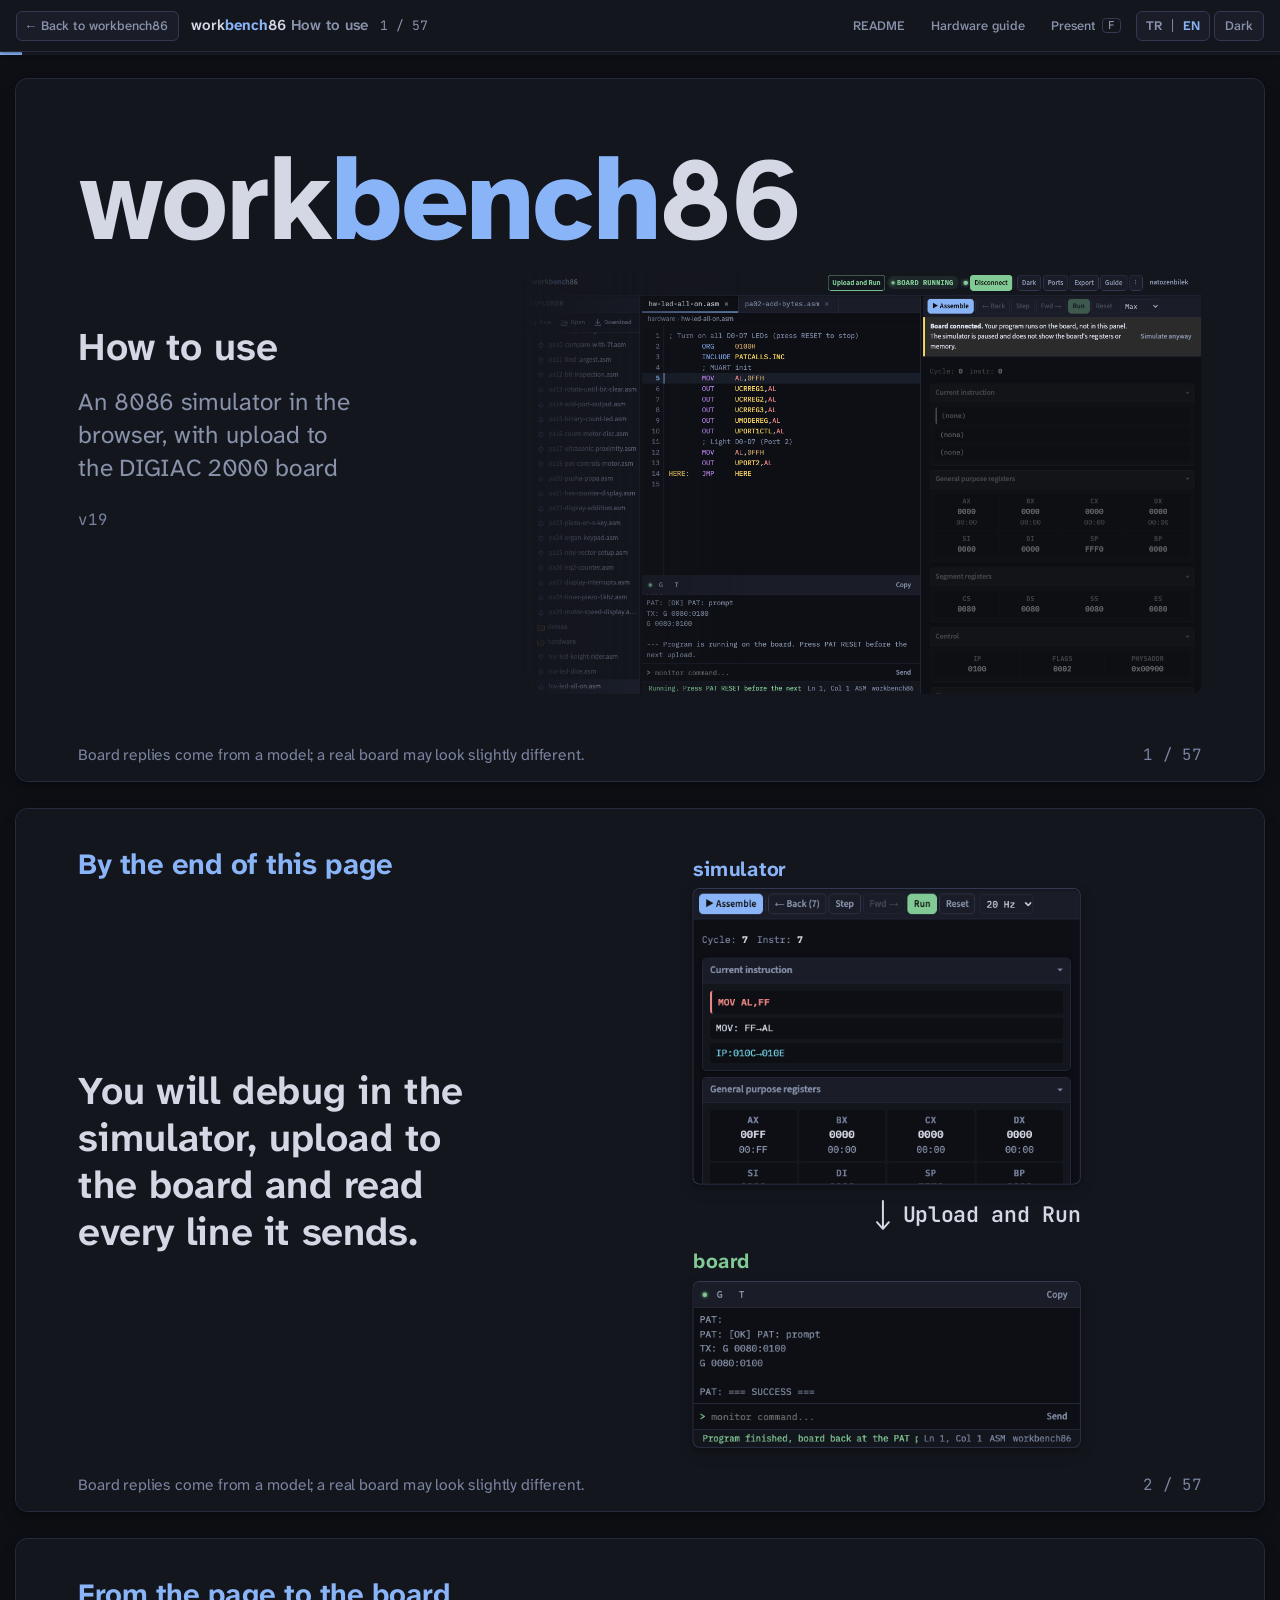
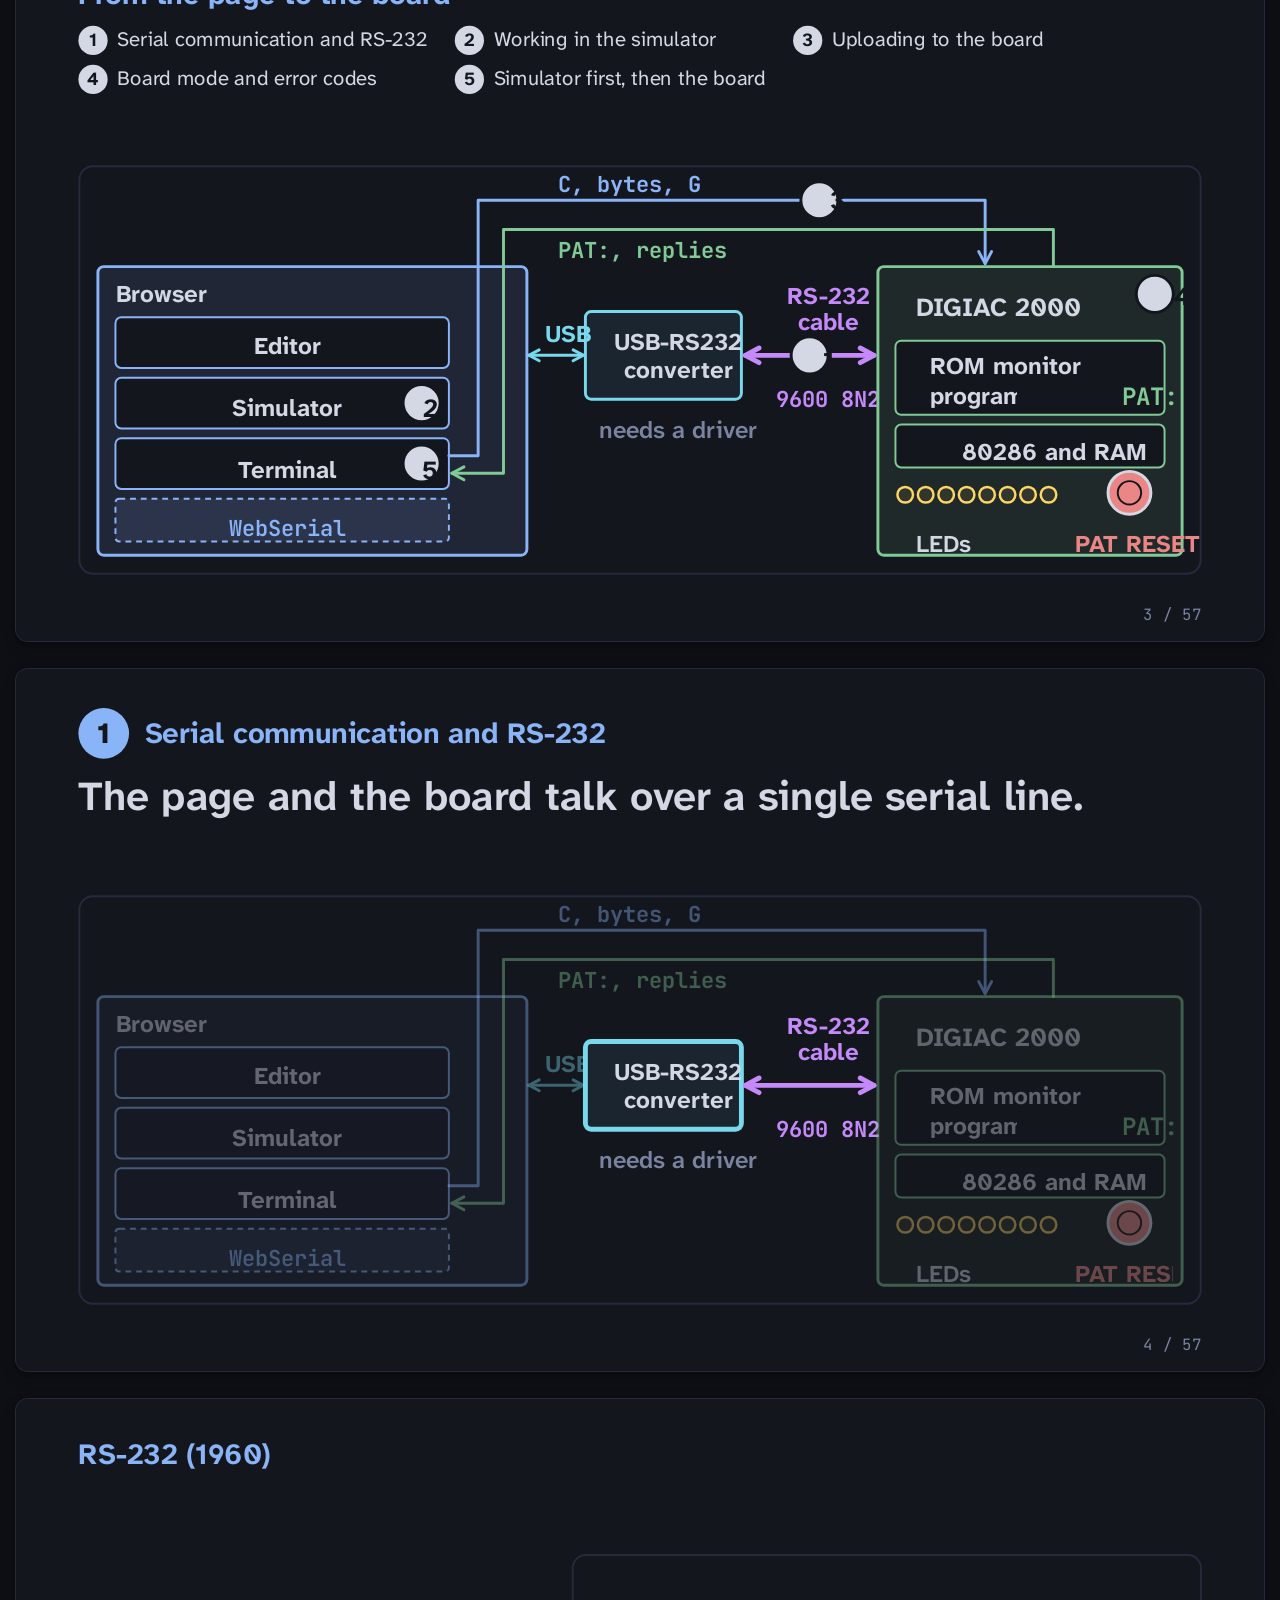
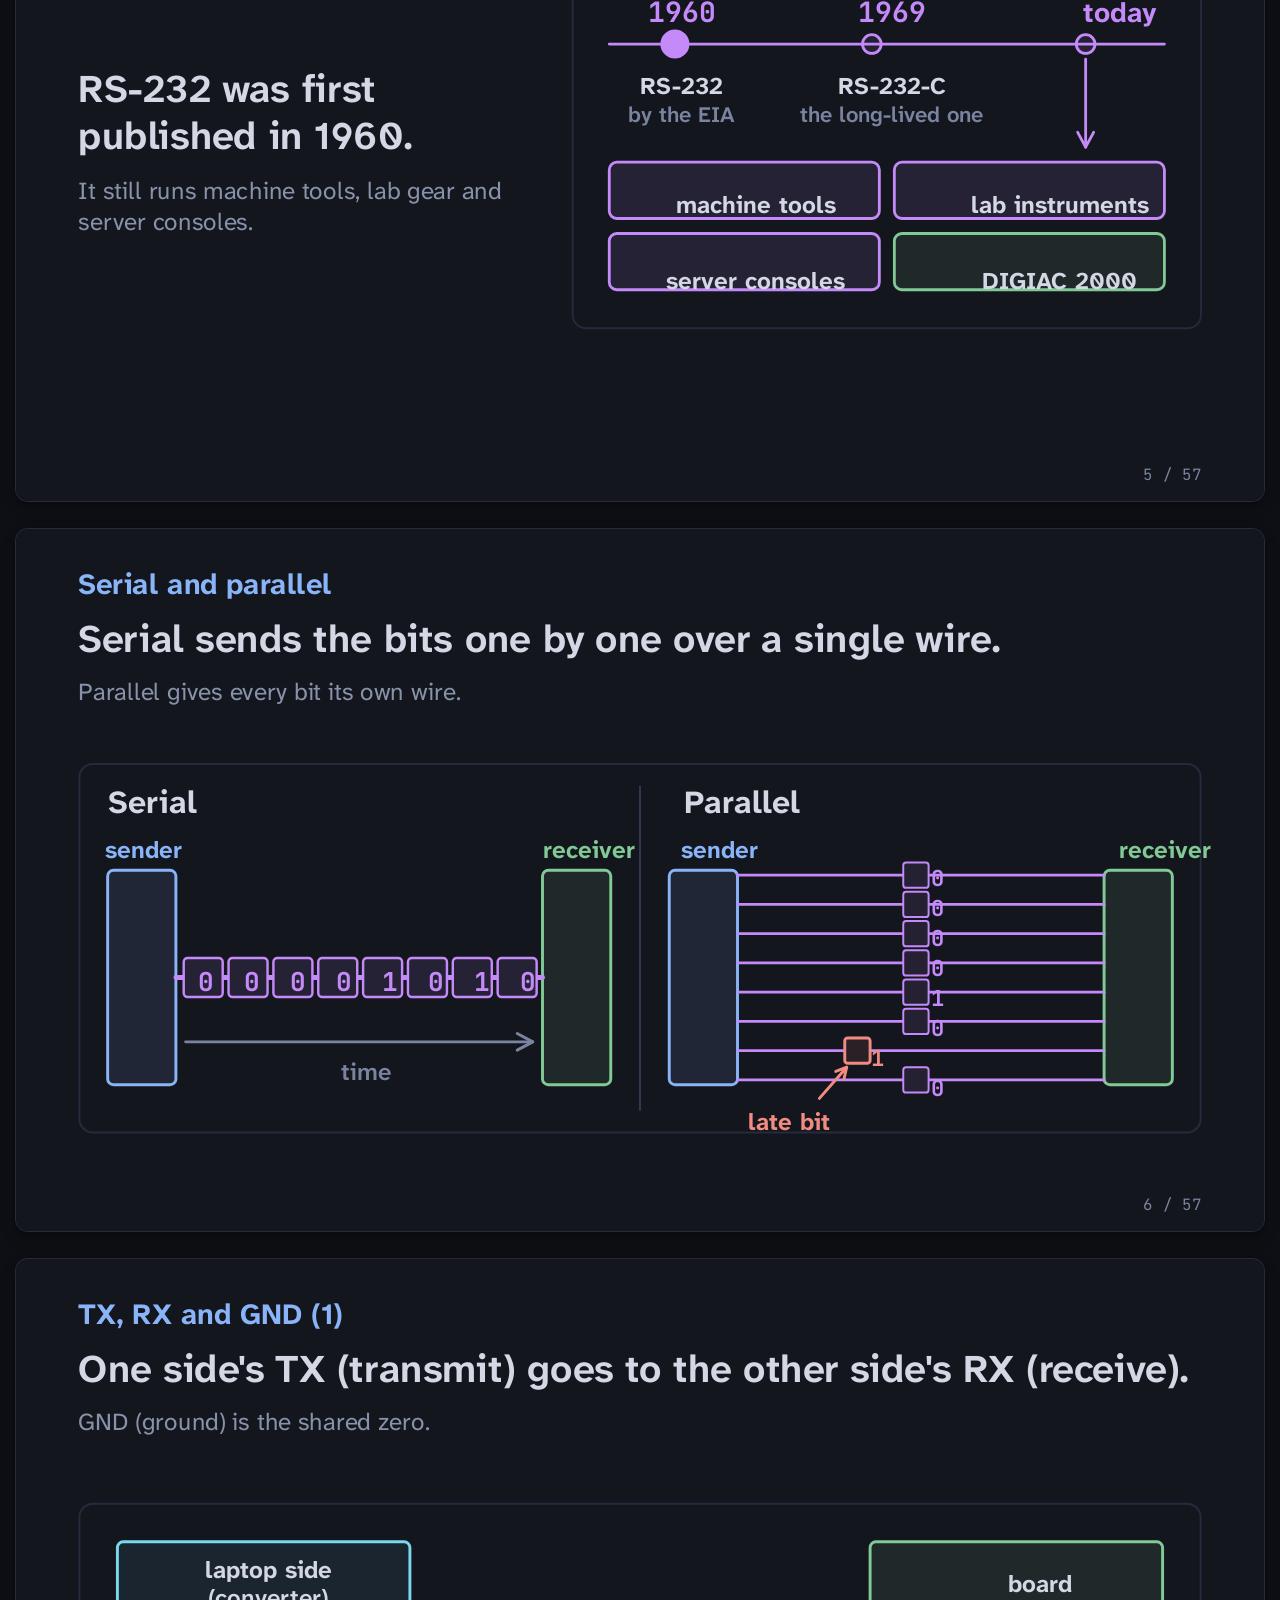
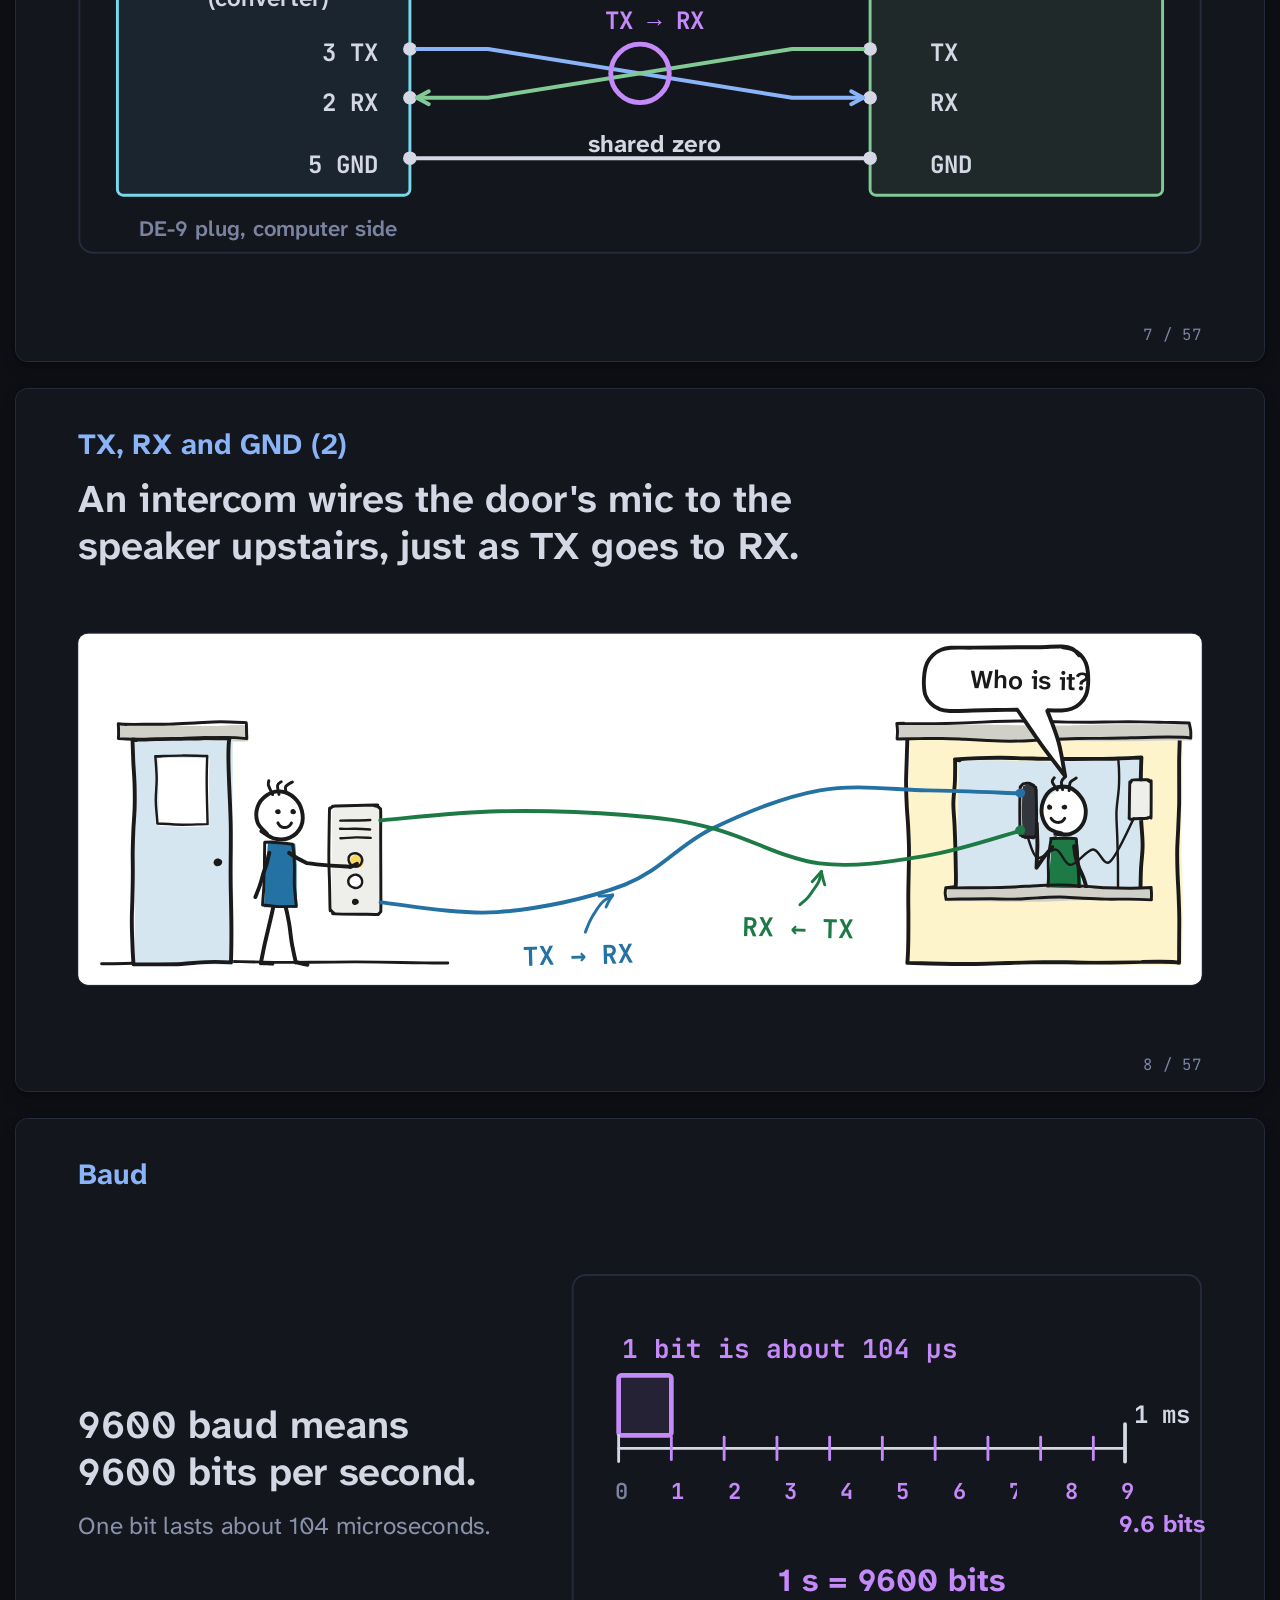
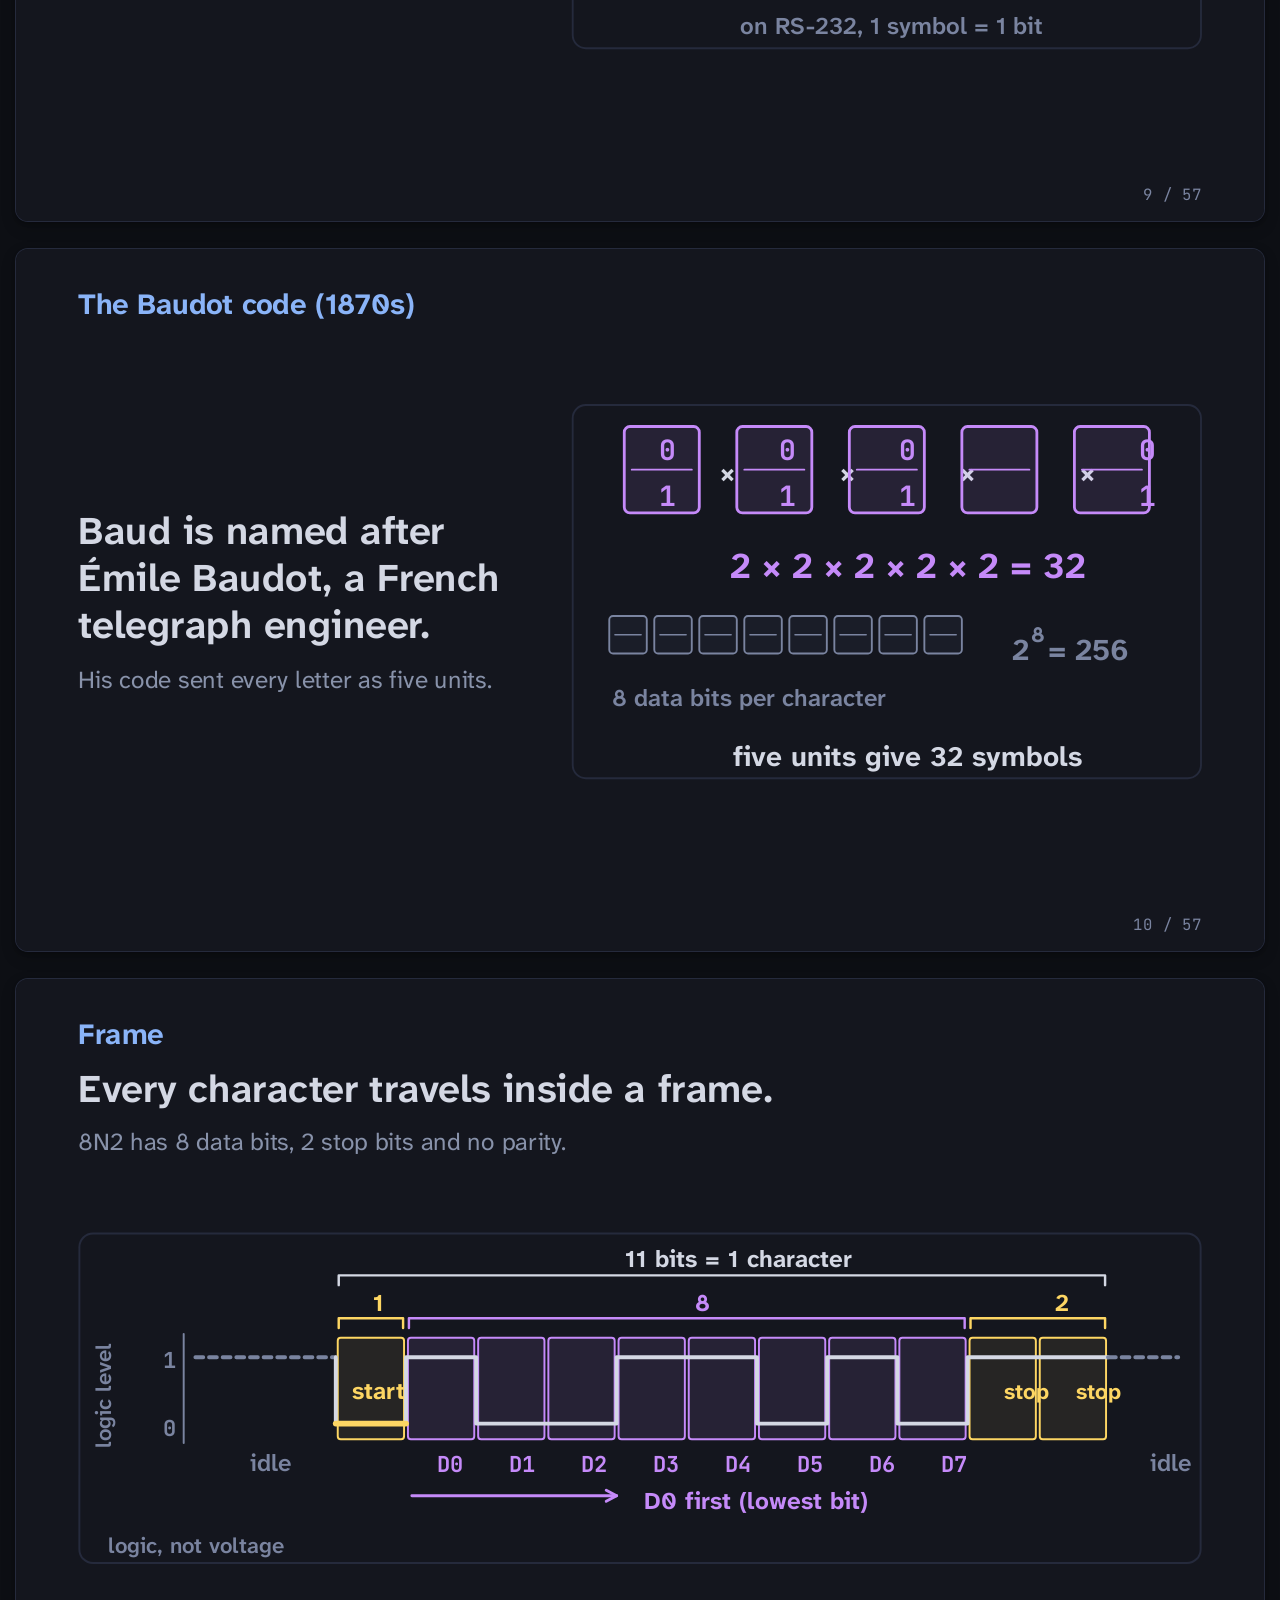
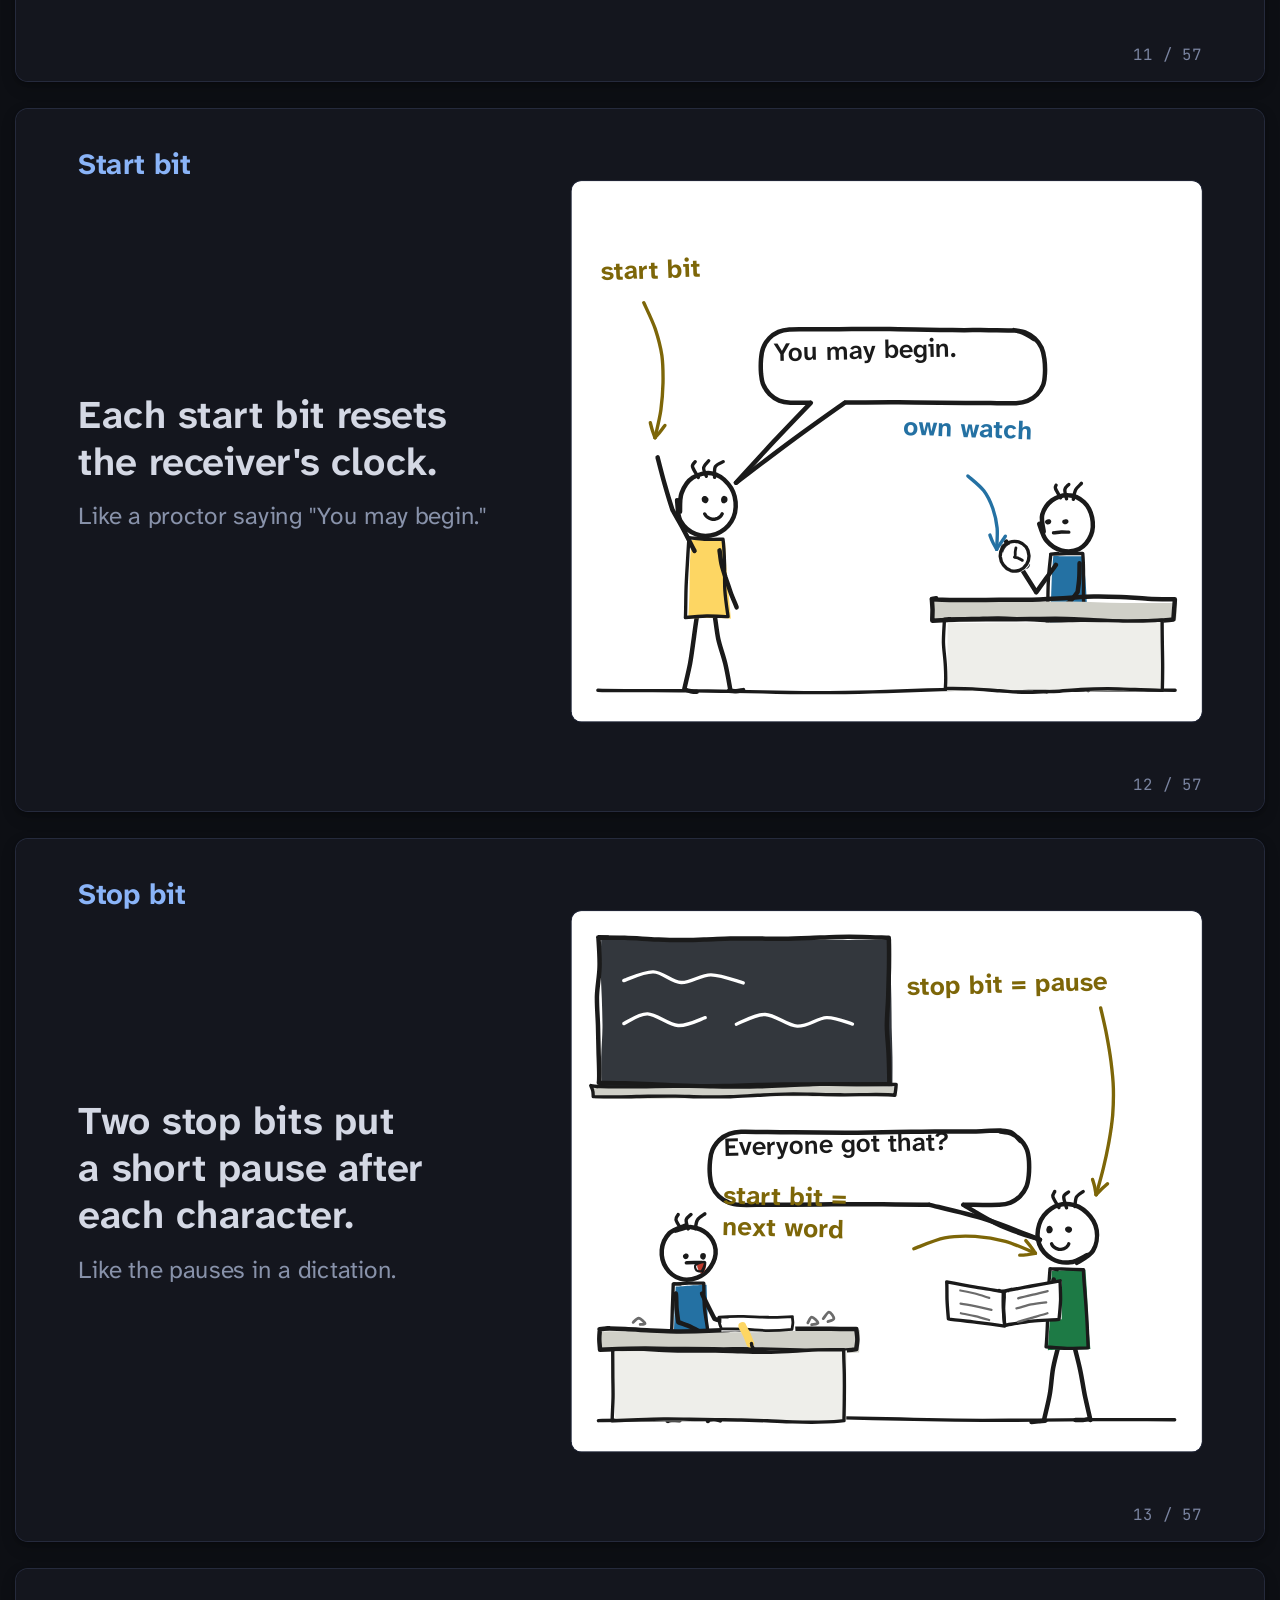
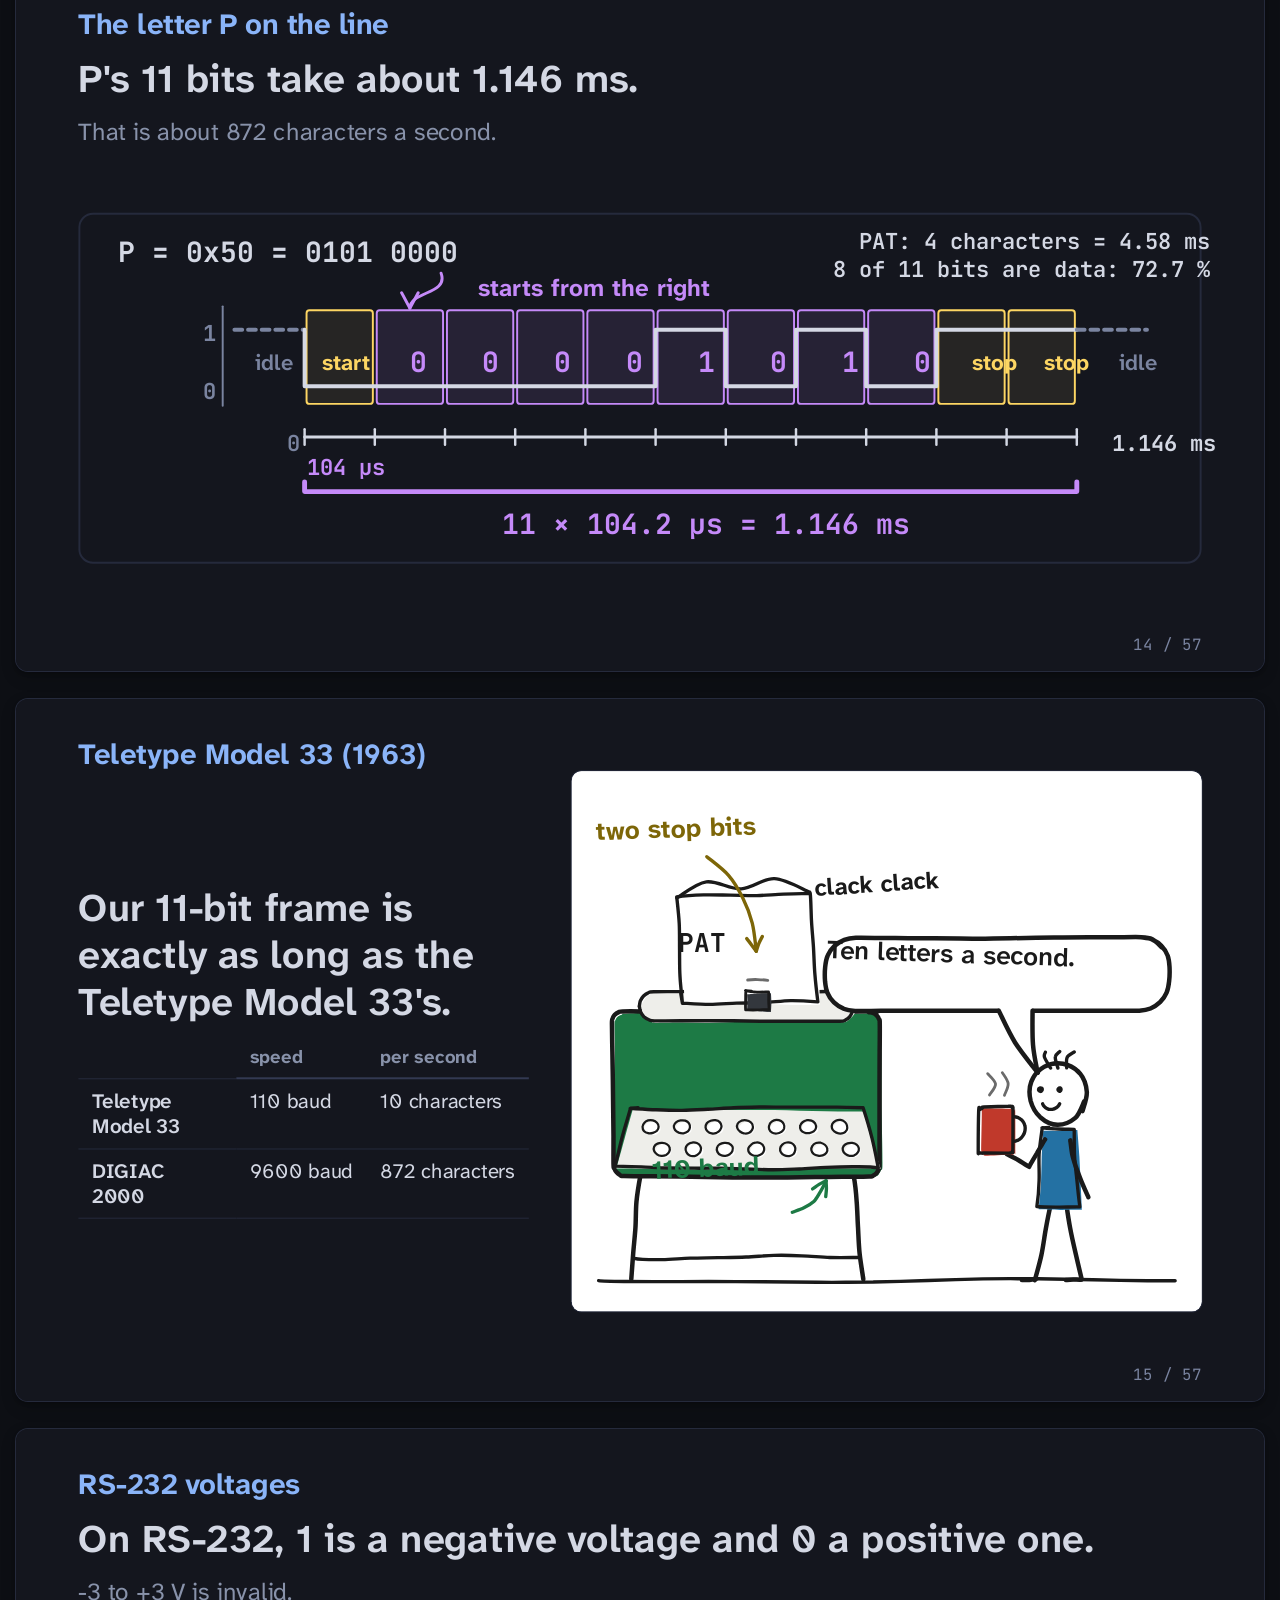
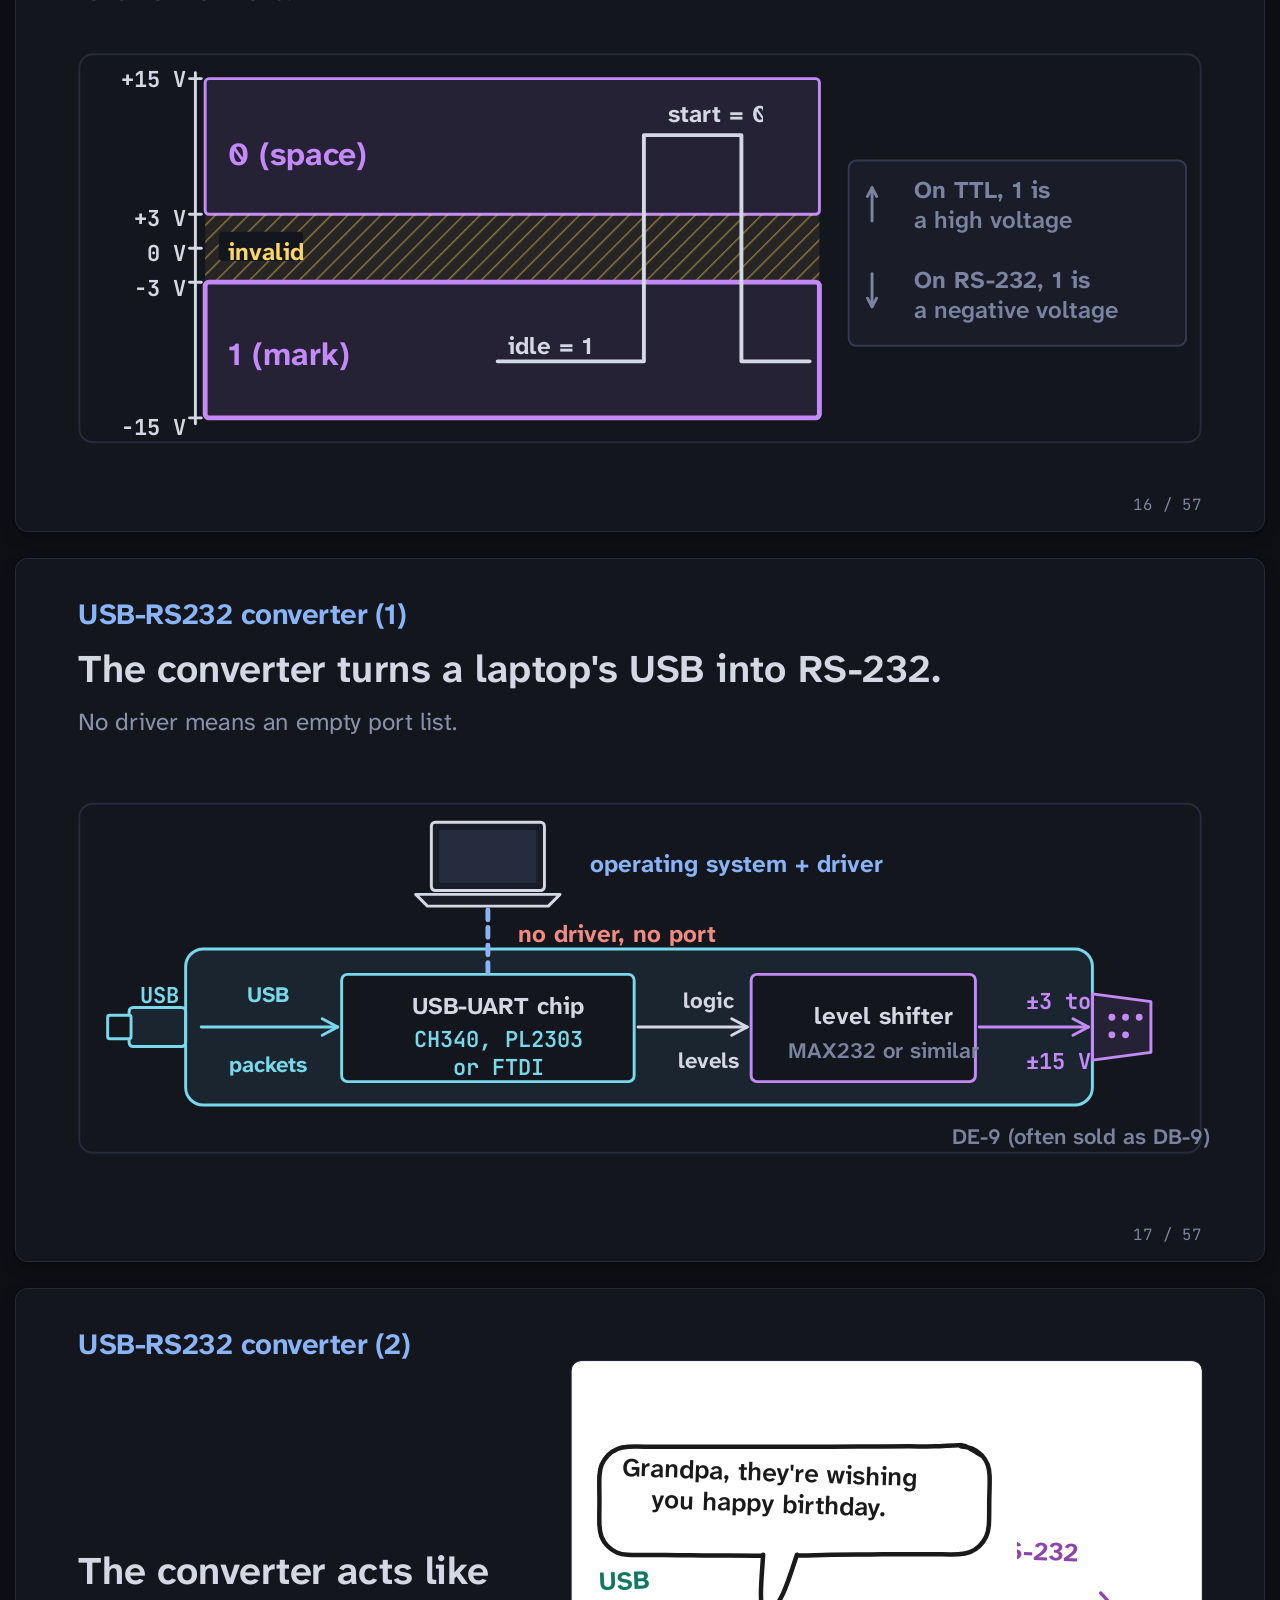
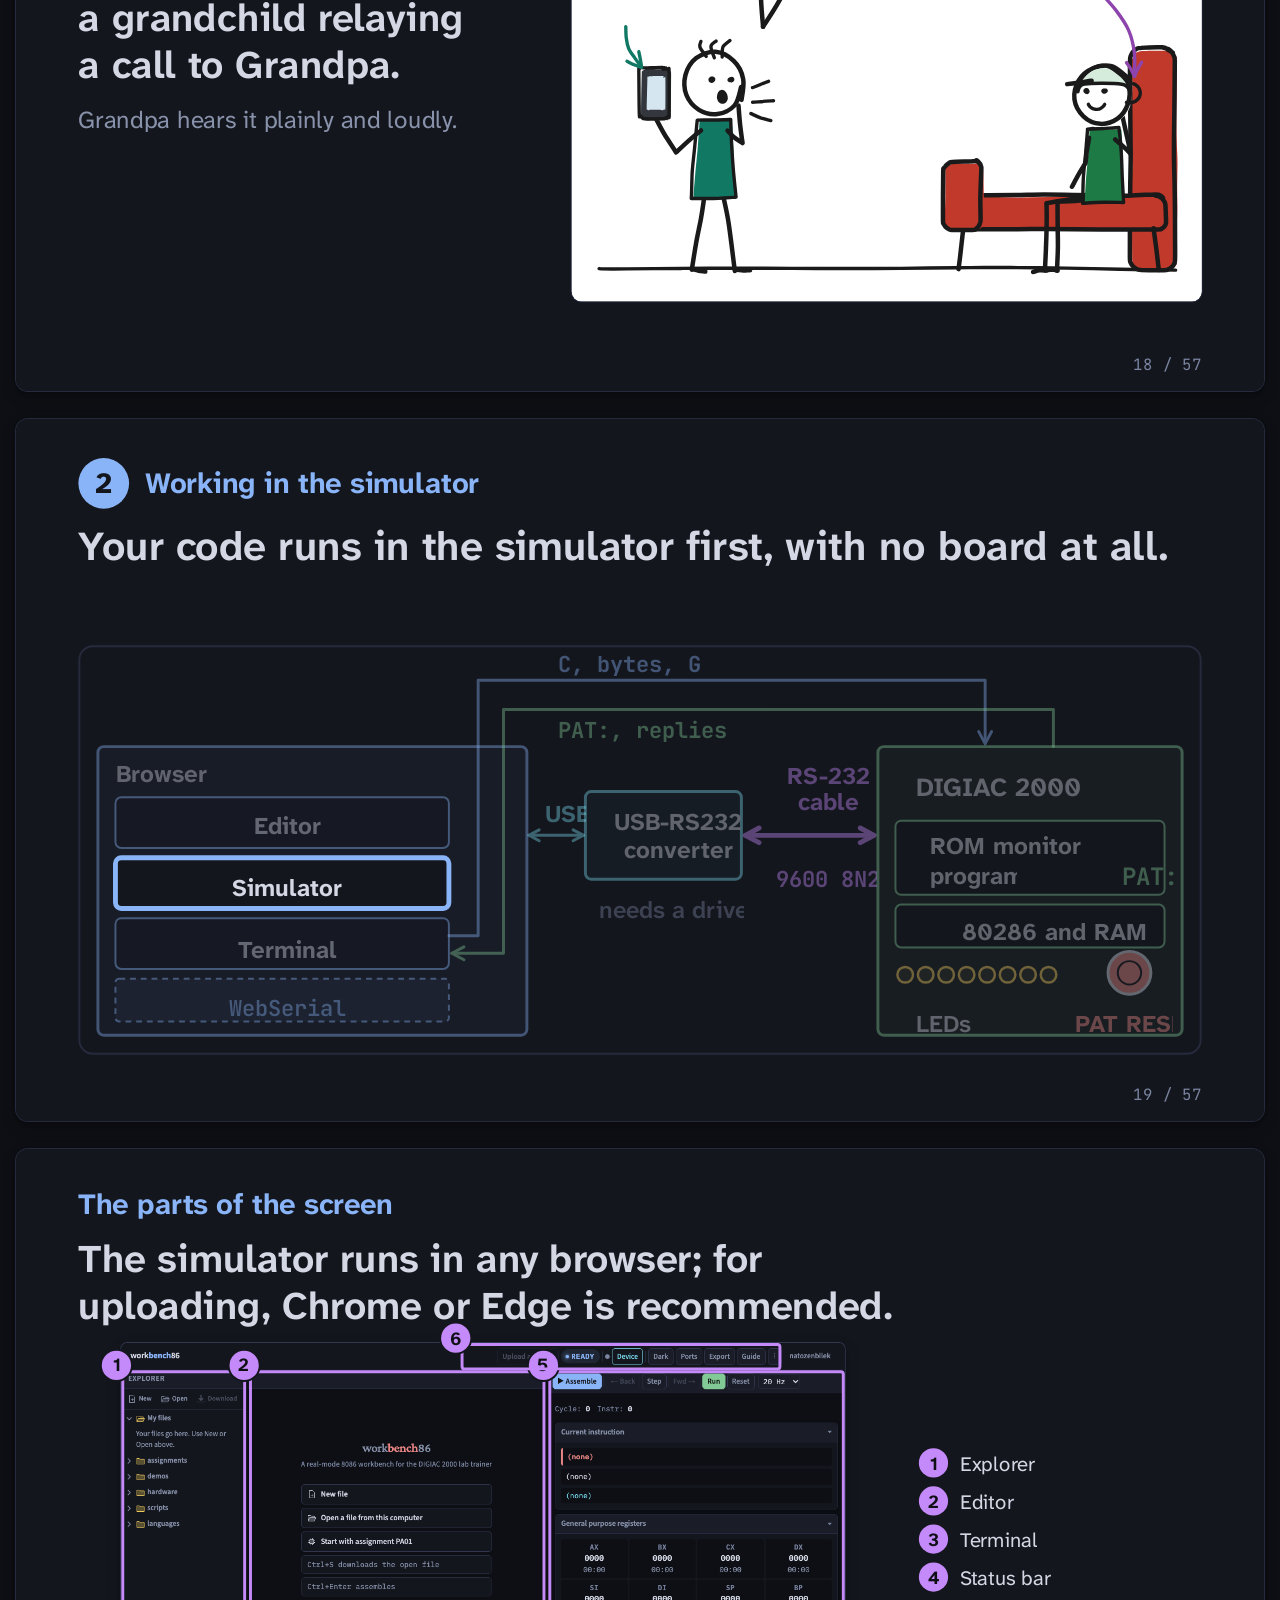
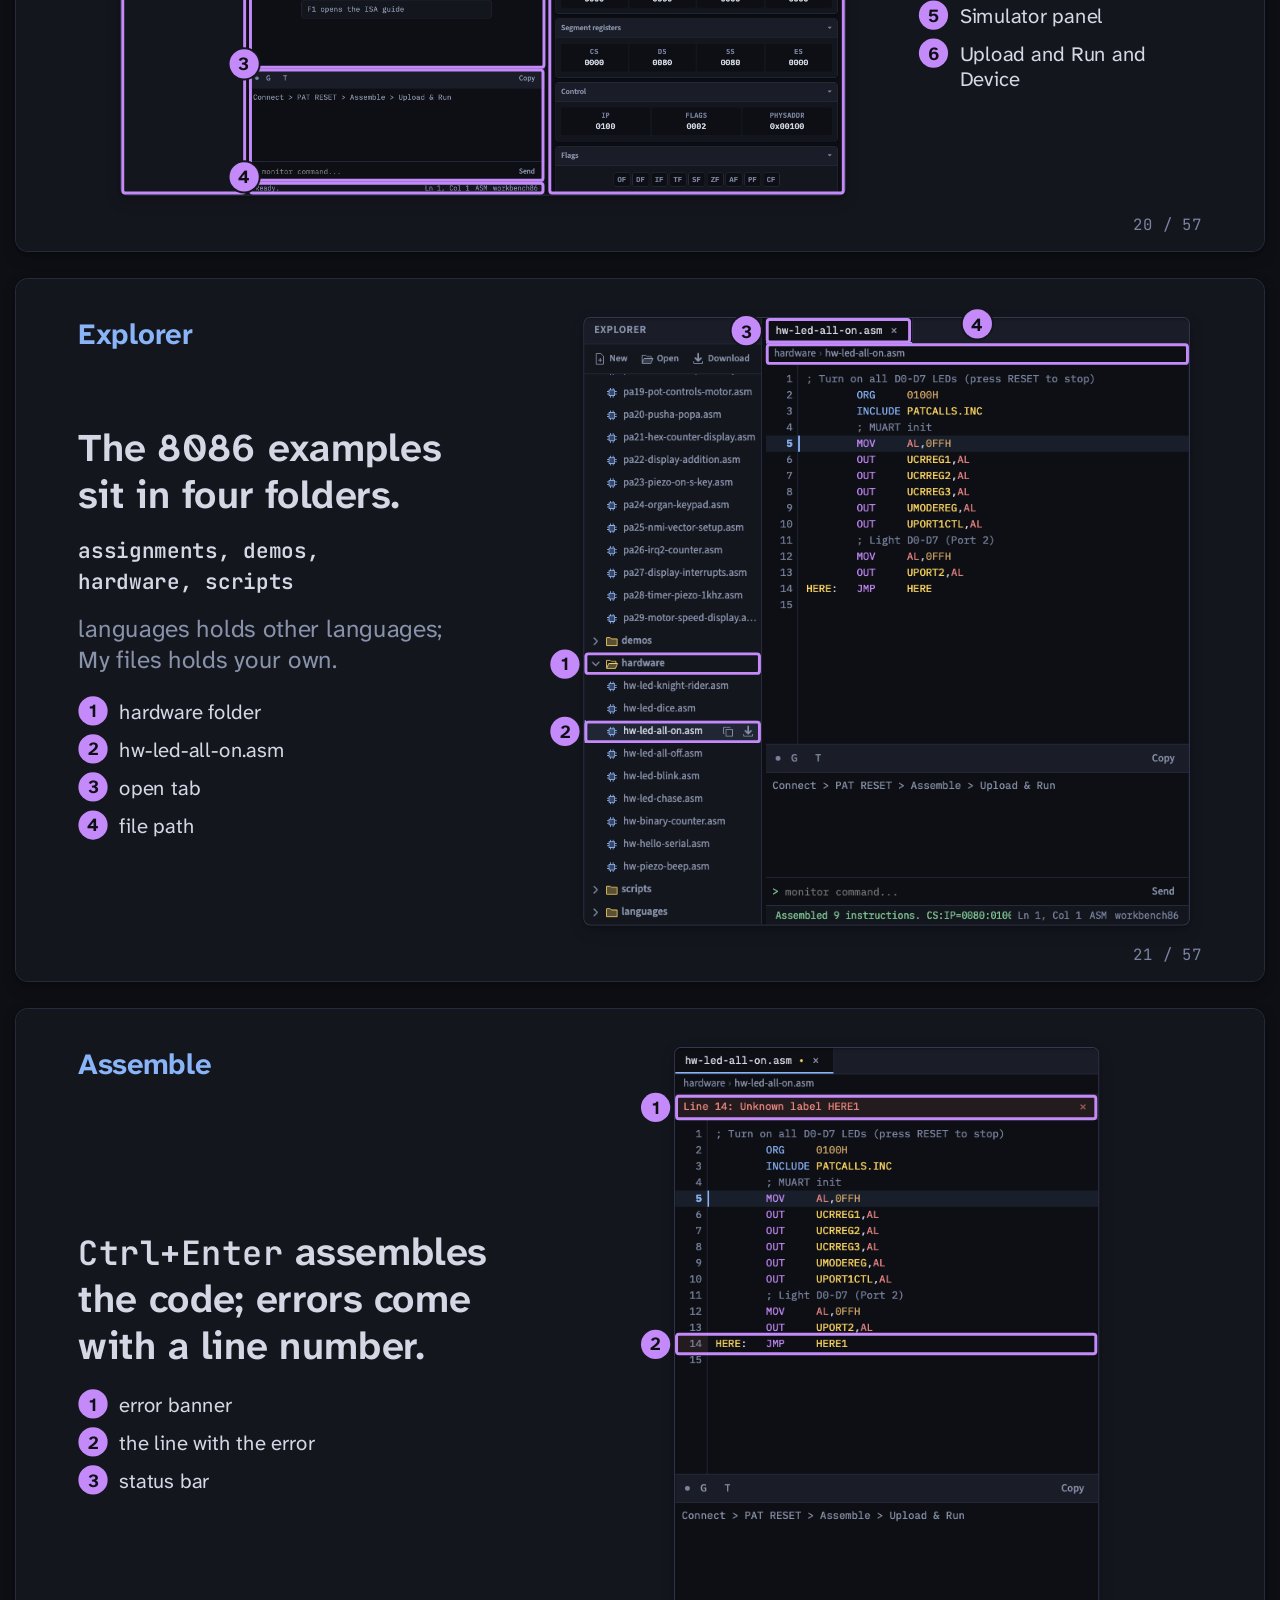
==== commit b3e616ef: "v3: files kept in the browser, My files as a folder, zip backup, W03 Everything made in the page was" ====
--- a/howto/index.html
+++ b/howto/index.html
@@ -4,6 +4,7 @@
 <meta charset="UTF-8">
 <meta name="viewport" content="width=device-width, initial-scale=1.0">
 <title>workbench86 How to use</title>
+<link rel="icon" href="../favicon.svg" type="image/svg+xml">
 <meta name="description" content="How to use workbench86: the 8086 simulator in the browser and uploading to the DIGIAC 2000 board, step by step.">
 <script>
 /* Theme and language before the first paint, so the page does not flash.
@@ -23,8 +24,8 @@
   document.title = l === 'tr' ? 'workbench86 Nasıl kullanılır' : 'workbench86 How to use';
 })();
 </script>
-<link rel="stylesheet" href="../styles/variables.css?v=18">
-<link rel="stylesheet" href="howto.css?v=18">
+<link rel="stylesheet" href="../styles/variables.css?v=19">
+<link rel="stylesheet" href="howto.css?v=19">
 </head>
 <body>
 <a class="skip" href="#deck"><span data-l="tr">Slaytlara geç</span><span data-l="en">Skip to the slides</span></a>
@@ -48,17 +49,17 @@
 <main id="deck" class="deck" tabindex="-1">
 <section class="slide" id="1" data-n="1">
 <div class="frame"><div class="canvas">
-<div class="sl lay-chrome k-title" data-l="tr" lang="tr"><div class="fx-shot fx-hero" style="--ar:1280/800;--arn:1.6000;" role="img" aria-label="workbench86 ekranı: terminalde program kartta çalışıyor, üstte BOARD RUNNING etiketi."><div class="crop"><img class="th-l" src="img/08d-board-running-light.webp" width="1280" height="800" style="width:100%;left:0%;top:0%" alt="" loading="eager" decoding="async"><img class="th-d" src="img/08d-board-running-dark.webp" width="1280" height="800" style="width:100%;left:0%;top:0%" alt="" loading="eager" decoding="async"></div></div><div class="hero-t"><h1 class="hero-name">work<b>bench</b>86</h1><p class="hero-sub">Nasıl kullanılır</p><p class="hero-tag">Tarayıcıda 8086 simülatörü ve DIGIAC 2000 kartına yükleme</p><p class="hero-ver"><code>v18</code></p></div><footer class="ft"><span class="src">Kart cevapları modelden alındı; gerçek kartta biraz farklı görünebilir.</span><span class="no">1 / 57</span></footer></div>
-<div class="sl lay-chrome k-title" data-l="en" lang="en"><div class="fx-shot fx-hero" style="--ar:1280/800;--arn:1.6000;" role="img" aria-label="The workbench86 screen: the terminal says the program is running on the board, with the BOARD RUNNING label on top."><div class="crop"><img class="th-l" src="img/08d-board-running-light.webp" width="1280" height="800" style="width:100%;left:0%;top:0%" alt="" loading="eager" decoding="async"><img class="th-d" src="img/08d-board-running-dark.webp" width="1280" height="800" style="width:100%;left:0%;top:0%" alt="" loading="eager" decoding="async"></div></div><div class="hero-t"><h1 class="hero-name">work<b>bench</b>86</h1><p class="hero-sub">How to use</p><p class="hero-tag">An 8086 simulator in the browser, with upload to the DIGIAC 2000 board</p><p class="hero-ver"><code>v18</code></p></div><footer class="ft"><span class="src">Board replies come from a model; a real board may look slightly different.</span><span class="no">1 / 57</span></footer></div>
-</div></div>
-<aside class="notes" lang="tr"><p class="nt-h">Konuşma notu</p><p>Merhaba. Bu sayfa workbench86'nın kullanım kılavuzu. Üst menüdeki How to use'dan her zaman açılıyor, telefondan da rahat okunuyor. Karta yükleme kısmı tek oturumda geçilebilir, gerisi sonra okunur. Sürüm numarası v18; Copy ile aldığınız kayıtta da bu yazıyor.</p></aside>
+<div class="sl lay-chrome k-title" data-l="tr" lang="tr"><div class="fx-shot fx-hero" style="--ar:1280/800;--arn:1.6000;" role="img" aria-label="workbench86 ekranı: terminalde program kartta çalışıyor, üstte BOARD RUNNING etiketi."><div class="crop"><img class="th-l" src="img/08d-board-running-light.webp" width="1280" height="800" style="width:100%;left:0%;top:0%" alt="" loading="eager" decoding="async"><img class="th-d" src="img/08d-board-running-dark.webp" width="1280" height="800" style="width:100%;left:0%;top:0%" alt="" loading="eager" decoding="async"></div></div><div class="hero-t"><h1 class="hero-name">work<b>bench</b>86</h1><p class="hero-sub">Nasıl kullanılır</p><p class="hero-tag">Tarayıcıda 8086 simülatörü ve DIGIAC 2000 kartına yükleme</p><p class="hero-ver"><code>v19</code></p></div><footer class="ft"><span class="src">Kart cevapları modelden alındı; gerçek kartta biraz farklı görünebilir.</span><span class="no">1 / 57</span></footer></div>
+<div class="sl lay-chrome k-title" data-l="en" lang="en"><div class="fx-shot fx-hero" style="--ar:1280/800;--arn:1.6000;" role="img" aria-label="The workbench86 screen: the terminal says the program is running on the board, with the BOARD RUNNING label on top."><div class="crop"><img class="th-l" src="img/08d-board-running-light.webp" width="1280" height="800" style="width:100%;left:0%;top:0%" alt="" loading="eager" decoding="async"><img class="th-d" src="img/08d-board-running-dark.webp" width="1280" height="800" style="width:100%;left:0%;top:0%" alt="" loading="eager" decoding="async"></div></div><div class="hero-t"><h1 class="hero-name">work<b>bench</b>86</h1><p class="hero-sub">How to use</p><p class="hero-tag">An 8086 simulator in the browser, with upload to the DIGIAC 2000 board</p><p class="hero-ver"><code>v19</code></p></div><footer class="ft"><span class="src">Board replies come from a model; a real board may look slightly different.</span><span class="no">1 / 57</span></footer></div>
+</div></div>
+<aside class="notes" lang="tr"><p class="nt-h">Konuşma notu</p><p>Merhaba. Bu sayfa workbench86'nın kullanım kılavuzu. Üst menüdeki How to use'dan her zaman açılıyor, telefondan da rahat okunuyor. Karta yükleme kısmı tek oturumda geçilebilir, gerisi sonra okunur. Sürüm numarası v19; Copy ile aldığınız kayıtta da bu yazıyor.</p></aside>
 </section>
 <section class="slide" id="2" data-n="2">
 <div class="frame"><div class="canvas">
 <div class="sl lay-split k-promise" data-l="tr" lang="tr"><div class="col-t"><h2 class="ttl">Bu sayfanın sonunda</h2><div class="col-b"><p class="focal">Kodunuzu simülatörde ayıklayıp karta yükleyecek, karttan gelen her satırı okuyabileceksiniz.</p></div></div><figure class="col-f fig"><div class="fx-comp" role="img" aria-label="Üstte adım adım çalışan simülatör paneli, altta === SUCCESS === ile biten terminal. Aralarında Upload and Run oku."><div class="comp-lbl c-blu">simülatör</div><div class="fx-shot comp-a" style="--ar:525/400;--arn:1.3125;"><div class="crop"><img class="th-l" src="img/04-stepping-registers-memory-light.webp" width="1280" height="800" style="width:243.8095%;left:-143.8095%;top:-12%" alt="" loading="eager" decoding="async"><img class="th-d" src="img/04-stepping-registers-memory-dark.webp" width="1280" height="800" style="width:243.8095%;left:-143.8095%;top:-12%" alt="" loading="eager" decoding="async"></div></div><div class="comp-arrow"><svg viewBox="0 0 24 48" aria-hidden="true"><path d="M12 2v42M3 34l9 10 9-10"/></svg><code>Upload and Run</code></div><div class="comp-lbl c-grn">kart</div><div class="fx-shot comp-b" style="--ar:524/224;--arn:2.3393;"><div class="crop"><img class="th-l" src="img/08c-upload-success-end-light.webp" width="1280" height="800" style="width:244.2748%;left:-42.9389%;top:-257.1429%" alt="" loading="eager" decoding="async"><img class="th-d" src="img/08c-upload-success-end-dark.webp" width="1280" height="800" style="width:244.2748%;left:-42.9389%;top:-257.1429%" alt="" loading="eager" decoding="async"></div></div></div></figure><footer class="ft"><span class="src">Kart cevapları modelden alındı; gerçek kartta biraz farklı görünebilir.</span><span class="no">2 / 57</span></footer></div>
 <div class="sl lay-split k-promise" data-l="en" lang="en"><div class="col-t"><h2 class="ttl">By the end of this page</h2><div class="col-b"><p class="focal">You will debug in the simulator, upload to the board and read every line it sends.</p></div></div><figure class="col-f fig"><div class="fx-comp" role="img" aria-label="Top, the simulator panel in the middle of a step. Bottom, the terminal ending in === SUCCESS ===. An Upload and Run arrow joins them."><div class="comp-lbl c-blu">simulator</div><div class="fx-shot comp-a" style="--ar:525/400;--arn:1.3125;"><div class="crop"><img class="th-l" src="img/04-stepping-registers-memory-light.webp" width="1280" height="800" style="width:243.8095%;left:-143.8095%;top:-12%" alt="" loading="eager" decoding="async"><img class="th-d" src="img/04-stepping-registers-memory-dark.webp" width="1280" height="800" style="width:243.8095%;left:-143.8095%;top:-12%" alt="" loading="eager" decoding="async"></div></div><div class="comp-arrow"><svg viewBox="0 0 24 48" aria-hidden="true"><path d="M12 2v42M3 34l9 10 9-10"/></svg><code>Upload and Run</code></div><div class="comp-lbl c-grn">board</div><div class="fx-shot comp-b" style="--ar:524/224;--arn:2.3393;"><div class="crop"><img class="th-l" src="img/08c-upload-success-end-light.webp" width="1280" height="800" style="width:244.2748%;left:-42.9389%;top:-257.1429%" alt="" loading="eager" decoding="async"><img class="th-d" src="img/08c-upload-success-end-dark.webp" width="1280" height="800" style="width:244.2748%;left:-42.9389%;top:-257.1429%" alt="" loading="eager" decoding="async"></div></div></div></figure><footer class="ft"><span class="src">Board replies come from a model; a real board may look slightly different.</span><span class="no">2 / 57</span></footer></div>
 </div></div>
-<aside class="notes" lang="tr"><p class="nt-h">Konuşma notu</p><p>Söz cümlesini yavaş söyleyin: "Bu sayfanın sonunda kodunuzu simülatörde adım adım ayıklayıp aynı kodu karta yükleyeceksiniz. Terminalde akan satırların her birinin ne demek olduğunu da bileceksiniz." Önceki sürümlerde karta yüklerken bazı sorunlar çıkıyordu. v18 bunların en olası sebebini düzeltiyor; düzeltme henüz kartta denenmedi. Bu sayfa hem nasıl kullanılacağını hem de arkada ne olduğunu anlatıyor.</p></aside>
+<aside class="notes" lang="tr"><p class="nt-h">Konuşma notu</p><p>Söz cümlesini yavaş söyleyin: "Bu sayfanın sonunda kodunuzu simülatörde adım adım ayıklayıp aynı kodu karta yükleyeceksiniz. Terminalde akan satırların her birinin ne demek olduğunu da bileceksiniz." Önceki sürümlerde karta yüklerken bazı sorunlar çıkıyordu. v18 bunların en olası sebebini düzeltti; düzeltme henüz kartta denenmedi. Bu sayfa hem nasıl kullanılacağını hem de arkada ne olduğunu anlatıyor.</p></aside>
 </section>
 <section class="slide" id="3" data-n="3">
 <div class="frame"><div class="canvas">
@@ -191,7 +192,7 @@
 <div class="sl lay-split k-figure" data-l="tr" lang="tr"><div class="col-t"><h2 class="ttl">Explorer</h2><div class="col-b"><p class="focal">8086 örnekleri dört klasörde durur.</p><p class="sup"><code>assignments, demos, hardware, scripts</code></p><p class="sup">languages'ta başka dillerde örnekler, My files'ta kendi dosyalarınız var.</p><ol class="legend"><li><i>1</i><span>hardware klasörü</span></li><li><i>2</i><span>hw-led-all-on.asm</span></li><li><i>3</i><span>açık sekme</span></li><li><i>4</i><span>dosyanın yolu</span></li></ol></div></div><figure class="col-f fig"><div class="fx-shot fx-wide" style="--ar:750/752;--arn:0.9973;--mw:638px;" role="img" aria-label="Explorer&#x27;da hardware klasörü açık, hw-led-all-on.asm kendi sekmesinde açılmış."><div class="crop"><img class="th-l" src="img/02-explorer-open-file-light.webp" width="1280" height="800" style="width:170.6667%;left:0%;top:-6.383%" alt="" loading="eager" decoding="async"><img class="th-d" src="img/02-explorer-open-file-dark.webp" width="1280" height="800" style="width:170.6667%;left:0%;top:-6.383%" alt="" loading="eager" decoding="async"></div><span class="co d-l" style="left:0%;top:55.1862%;width:29.2%;height:3.7234%"><i>1</i></span><span class="co d-l" style="left:0%;top:66.3564%;width:29.2%;height:3.7234%"><i>2</i></span><span class="co d-l" style="left:30%;top:0%;width:24%;height:4.2553%"><i>3</i></span><span class="co d-a" style="left:30%;top:4.2553%;width:69.8667%;height:3.4574%"><i>4</i></span></div></figure><footer class="ft"><span class="src"></span><span class="no">21 / 57</span></footer></div>
 <div class="sl lay-split k-figure" data-l="en" lang="en"><div class="col-t"><h2 class="ttl">Explorer</h2><div class="col-b"><p class="focal">The 8086 examples sit in four folders.</p><p class="sup"><code>assignments, demos, hardware, scripts</code></p><p class="sup">languages holds other languages; My files holds your own.</p><ol class="legend"><li><i>1</i><span>hardware folder</span></li><li><i>2</i><span>hw-led-all-on.asm</span></li><li><i>3</i><span>open tab</span></li><li><i>4</i><span>file path</span></li></ol></div></div><figure class="col-f fig"><div class="fx-shot fx-wide" style="--ar:750/752;--arn:0.9973;--mw:638px;" role="img" aria-label="The hardware folder is open in the Explorer, and hw-led-all-on.asm is open in its own tab."><div class="crop"><img class="th-l" src="img/02-explorer-open-file-light.webp" width="1280" height="800" style="width:170.6667%;left:0%;top:-6.383%" alt="" loading="eager" decoding="async"><img class="th-d" src="img/02-explorer-open-file-dark.webp" width="1280" height="800" style="width:170.6667%;left:0%;top:-6.383%" alt="" loading="eager" decoding="async"></div><span class="co d-l" style="left:0%;top:55.1862%;width:29.2%;height:3.7234%"><i>1</i></span><span class="co d-l" style="left:0%;top:66.3564%;width:29.2%;height:3.7234%"><i>2</i></span><span class="co d-l" style="left:30%;top:0%;width:24%;height:4.2553%"><i>3</i></span><span class="co d-a" style="left:30%;top:4.2553%;width:69.8667%;height:3.4574%"><i>4</i></span></div></figure><footer class="ft"><span class="src"></span><span class="no">21 / 57</span></footer></div>
 </div></div>
-<aside class="notes" lang="tr"><p class="nt-h">Konuşma notu</p><p>Explorer'da önce My files, sonra örnek klasörleri: assignments'ta 28, demos'ta 9, hardware'de 9, scripts'te 6 dosya. En alttaki languages klasöründe C, Python gibi dillerde yazılmış örnekler var; bunlar Translate to ASM ile çevrilir. Bir örneğe tıklayınca kendi sekmesinde açılır. Örnek üzerinde yaptığınız değişiklik sadece o sekmede yaşar; sekmeyi kapatınca da kalan bir kopya isterseniz My files'a düzenlenebilir kopya alabilirsiniz; o da sayfa yenilenince gider. Yeni dosya için New, bilgisayardan dosya açmak için Open. Karta ilk bağlanışta denenen hw-led-all-on.asm burada, hardware klasöründe.</p></aside>
+<aside class="notes" lang="tr"><p class="nt-h">Konuşma notu</p><p>Explorer'da önce My files, sonra örnek klasörleri: assignments'ta 28, demos'ta 9, hardware'de 9, scripts'te 6 dosya. En alttaki languages klasöründe C, Python gibi dillerde yazılmış örnekler var; bunlar Translate to ASM ile çevrilir. Bir örneğe tıklayınca kendi sekmesinde açılır. Bir örneği değiştirmeye başlayınca sayfa onu My files'a kopyalar, değişiklik kopyada sürer; örnek dosyanın kendisi olduğu gibi kalır. My files'taki dosyalar bu tarayıcıda saklanır, sayfa yenilenince gitmez. Yeni dosya için New, bilgisayardan dosya açmak için Open. Karta ilk bağlanışta denenen hw-led-all-on.asm burada, hardware klasöründe.</p></aside>
 </section>
 <section class="slide" id="22" data-n="22">
 <div class="frame"><div class="canvas">
@@ -216,17 +217,17 @@
 </section>
 <section class="slide" id="25" data-n="25">
 <div class="frame"><div class="canvas">
-<div class="sl lay-split k-figure" data-l="tr" lang="tr"><div class="col-t"><h2 class="ttl">Kaydetme (1)</h2><div class="col-b"><p class="focal">Download ya da <code>Ctrl+S</code> kodu .asm dosyası olarak indirir.</p><p class="sup">Sayfa yenilenince kaydedilmemiş kod gider.</p><ol class="legend"><li><i>1</i><span>Download</span></li></ol></div></div><figure class="col-f fig"><div class="fx-shot" style="--ar:440/296;--arn:1.4865;" role="img" aria-label="Explorer&#x27;ın üstü: New, Open ve Download düğmeleri."><div class="crop"><img class="th-l" src="img/10-explorer-download-crop-light.webp" width="440" height="296" style="width:100%;left:0%;top:0%" alt="" loading="eager" decoding="async"><img class="th-d" src="img/10-explorer-download-crop-dark.webp" width="440" height="296" style="width:100%;left:0%;top:0%" alt="" loading="eager" decoding="async"></div><span class="co d-a" style="left:55.4545%;top:22.2973%;width:42.7273%;height:24.3243%"><i>1</i></span></div></figure><footer class="ft"><span class="src"></span><span class="no">25 / 57</span></footer></div>
-<div class="sl lay-split k-figure" data-l="en" lang="en"><div class="col-t"><h2 class="ttl">Saving (1)</h2><div class="col-b"><p class="focal">Download or <code>Ctrl+S</code> saves your code as an .asm file.</p><p class="sup">A page reload throws away unsaved code.</p><ol class="legend"><li><i>1</i><span>Download</span></li></ol></div></div><figure class="col-f fig"><div class="fx-shot" style="--ar:440/296;--arn:1.4865;" role="img" aria-label="The top of the Explorer: the New, Open and Download buttons."><div class="crop"><img class="th-l" src="img/10-explorer-download-crop-light.webp" width="440" height="296" style="width:100%;left:0%;top:0%" alt="" loading="eager" decoding="async"><img class="th-d" src="img/10-explorer-download-crop-dark.webp" width="440" height="296" style="width:100%;left:0%;top:0%" alt="" loading="eager" decoding="async"></div><span class="co d-a" style="left:55.4545%;top:22.2973%;width:42.7273%;height:24.3243%"><i>1</i></span></div></figure><footer class="ft"><span class="src"></span><span class="no">25 / 57</span></footer></div>
-</div></div>
-<aside class="notes" lang="tr"><p class="nt-h">Konuşma notu</p><p>Tarayıcı kodunuzu saklamıyor; otomatik kayıt yok. Sayfa yenilenirse açık olan her şey gider, My files da dahil. Sayfa bunu yenilemeden önce sormuyor; sadece yükleme sürerken soruyor. Explorer'daki Download ya da Ctrl+S, Mac'te Cmd+S, açık dosyayı kendi adıyla indirir. Ertesi gün Open ile geri açarsınız.</p></aside>
+<div class="sl lay-split k-figure" data-l="tr" lang="tr"><div class="col-t"><h2 class="ttl">Kaydetme (1)</h2><div class="col-b"><p class="focal">Download ya da <code>Ctrl+S</code> kodu .asm dosyası olarak indirir.</p><p class="sup">Dosyalarınız bu tarayıcıda da saklanır, ama yalnızca bu bilgisayarda.</p><ol class="legend"><li><i>1</i><span>Download</span></li></ol></div></div><figure class="col-f fig"><div class="fx-shot" style="--ar:440/296;--arn:1.4865;" role="img" aria-label="Explorer&#x27;ın üstü: New, Open ve Download düğmeleri."><div class="crop"><img class="th-l" src="img/10-explorer-download-crop-light.webp" width="440" height="296" style="width:100%;left:0%;top:0%" alt="" loading="eager" decoding="async"><img class="th-d" src="img/10-explorer-download-crop-dark.webp" width="440" height="296" style="width:100%;left:0%;top:0%" alt="" loading="eager" decoding="async"></div><span class="co d-a" style="left:55.4545%;top:22.2973%;width:42.7273%;height:24.3243%"><i>1</i></span></div></figure><footer class="ft"><span class="src"></span><span class="no">25 / 57</span></footer></div>
+<div class="sl lay-split k-figure" data-l="en" lang="en"><div class="col-t"><h2 class="ttl">Saving (1)</h2><div class="col-b"><p class="focal">Download or <code>Ctrl+S</code> saves your code as an .asm file.</p><p class="sup">Your files also stay in this browser, but only on this computer.</p><ol class="legend"><li><i>1</i><span>Download</span></li></ol></div></div><figure class="col-f fig"><div class="fx-shot" style="--ar:440/296;--arn:1.4865;" role="img" aria-label="The top of the Explorer: the New, Open and Download buttons."><div class="crop"><img class="th-l" src="img/10-explorer-download-crop-light.webp" width="440" height="296" style="width:100%;left:0%;top:0%" alt="" loading="eager" decoding="async"><img class="th-d" src="img/10-explorer-download-crop-dark.webp" width="440" height="296" style="width:100%;left:0%;top:0%" alt="" loading="eager" decoding="async"></div><span class="co d-a" style="left:55.4545%;top:22.2973%;width:42.7273%;height:24.3243%"><i>1</i></span></div></figure><footer class="ft"><span class="src"></span><span class="no">25 / 57</span></footer></div>
+</div></div>
+<aside class="notes" lang="tr"><p class="nt-h">Konuşma notu</p><p>Sayfa kodunuzu kendisi saklıyor: My files, açık sekmeler ve yazdığınız her şey sayfa yenilense de, tarayıcı kapanıp açılsa da geri gelir. Ama yalnızca o bilgisayardaki o tarayıcıda: başka bir bilgisayarda yok, gizli pencere kapanınca gider, tarayıcının site verileri silinirse o da silinir. Lab bilgisayarında aynı tarayıcıyı açan bir sonraki kişi dosyalarınızı görür. Explorer'daki Download ya da Ctrl+S, Mac'te Cmd+S, açık dosyayı kendi adıyla indirir; My files satırındaki zip düğmesinin Download all as zip'i hepsini tek dosyada indirir. Ertesi gün başka bir bilgisayarda Open ile ya da Load files from a zip ile geri açarsınız. Chrome ve Edge'de My files'ı bilgisayardaki bir klasöre de bağlayabilirsiniz; o zaman Ctrl+S dosyayı o klasöre kaydeder.</p></aside>
 </section>
 <section class="slide" id="26" data-n="26">
 <div class="frame"><div class="canvas">
 <div class="sl lay-split k-concept-doodle" data-l="tr" lang="tr"><div class="col-t"><h2 class="ttl">Kaydetme (2)</h2><div class="col-b"><p class="focal"><code>Ctrl+S</code>, nöbetçi silmeden tahtanın fotoğrafını çekmek gibidir.</p></div></div><figure class="col-f fig"><div class="fx-svg fx-doodle" data-src="img/doodles/doodle-tahta.tr.svg" style="--ar:560/480;--arn:1.1667" role="img" aria-label="Çizim: nöbetçi silgiyle tahtayı silmek üzere, bir öğrenci telefonla tahtanın fotoğrafını çekiyor."></div></figure><footer class="ft"><span class="src"></span><span class="no">26 / 57</span></footer></div>
 <div class="sl lay-split k-concept-doodle" data-l="en" lang="en"><div class="col-t"><h2 class="ttl">Saving (2)</h2><div class="col-b"><p class="focal"><code>Ctrl+S</code> is like photographing the board before the next teacher wipes it.</p></div></div><figure class="col-f fig"><div class="fx-svg fx-doodle" data-src="img/doodles/doodle-tahta.en.svg" style="--ar:560/480;--arn:1.1667" role="img" aria-label="Drawing: the next teacher is about to wipe the board, and a student takes a photo of it with a phone."></div></figure><footer class="ft"><span class="src"></span><span class="no">26 / 57</span></footer></div>
 </div></div>
-<aside class="notes" lang="tr"><p class="nt-h">Konuşma notu</p><p>Teneffüs zili çalınca nöbetçi tahtayı siler; fotoğrafını çekmeyen notu kaybeder. Sayfayı yenilemek de tahtayı silmek gibi. Benzetmenin bozulduğu yer: nöbetçi "siliyorum" der, sayfa demez, uyarmadan siler. Bir de fotoğraf sadece bakmak içindir; indirdiğiniz .asm ise gerçek bir dosya, Open ile açıp düzenlemeye devam edersiniz.</p></aside>
+<aside class="notes" lang="tr"><p class="nt-h">Konuşma notu</p><p>Teneffüs zili çalınca nöbetçi tahtayı siler; fotoğrafını çekmeyen notu kaybeder. Sayfayı yenilemek artık tahtayı silmiyor, tarayıcı tahtayı saklıyor. Ama tahta o sınıfta kalır, yani o bilgisayardaki o tarayıcıda: tarayıcının site verileri silinince tahta da silinir, başka bir bilgisayara geçince de yanınızda değildir. Benzetmenin bozulduğu yer: nöbetçi "siliyorum" der, tarayıcı demez. Bir de fotoğraf sadece bakmak içindir; indirdiğiniz .asm ise gerçek bir dosya, Open ile açıp düzenlemeye devam edersiniz.</p></aside>
 </section>
 <section class="slide" id="27" data-n="27">
 <div class="frame"><div class="canvas">
@@ -352,7 +353,7 @@
 <div class="sl lay-full k-concept-diagram" data-l="tr" lang="tr"><h2 class="ttl">Yeni sürümün işareti</h2><p class="focal">ORG 0500H olan bir programda terminal <code>TX: C 0080:0500</code> yazar.</p><div class="body"><p class="sup">Başka bir şey görülürse sayfa <code>Ctrl+Shift+R</code> ile yenilenir.</p></div><figure class="fig"><div class="fx-svg fx-wide" data-src="img/d-version-check.tr.svg" style="--ar:1152/360;--arn:3.2000" role="img" aria-label="Solda yeni sürüm: TX: C 0080:0500 ve TX: G 0080:0500. Sağda eski sürümün iki belirtisi üstü çizili: 0080: öneki yok, adres hep 0100."></div></figure><footer class="ft"><span class="src"></span><span class="no">44 / 57</span></footer></div>
 <div class="sl lay-full k-concept-diagram" data-l="en" lang="en"><h2 class="ttl">Checking the build</h2><p class="focal">With ORG 0500H, the terminal shows <code>TX: C 0080:0500</code>.</p><div class="body"><p class="sup">Otherwise, reload with <code>Ctrl+Shift+R</code>.</p></div><figure class="fig"><div class="fx-svg fx-wide" data-src="img/d-version-check.en.svg" style="--ar:1152/360;--arn:3.2000" role="img" aria-label="Left, the new build: TX: C 0080:0500 and TX: G 0080:0500. Right, two signs of the old build, struck through: no 0080: prefix, and always 0100."></div></figure><footer class="ft"><span class="src"></span><span class="no">44 / 57</span></footer></div>
 </div></div>
-<aside class="notes" lang="tr"><p class="nt-h">Konuşma notu</p><p>Tarayıcı eski dosyaları önbellekte tutabilir. Yeni sürümde olduğunuzu anlamanın yolu: ORG'u 0500H olan bir program, örneğin pa29, yükleyin; terminalde TX: C 0080:0500 ve TX: G 0080:0500 görmelisiniz. 0080: yoksa ya da adres ORG'unuz ne olursa olsun 0100 ise eski sürümdesiniz: Ctrl+Shift+R ile yenileyin. Copy ile aldığınız kaydın ilk satırında da "workbench86 v18" yazar. 0100 dışındaki ORG'lar henüz kartta denenmedi; bu yüzden ilk bağlantı kontrollerine de girdi.</p></aside>
+<aside class="notes" lang="tr"><p class="nt-h">Konuşma notu</p><p>Tarayıcı eski dosyaları önbellekte tutabilir. Yeni sürümde olduğunuzu anlamanın yolu: ORG'u 0500H olan bir program, örneğin pa29, yükleyin; terminalde TX: C 0080:0500 ve TX: G 0080:0500 görmelisiniz. 0080: yoksa ya da adres ORG'unuz ne olursa olsun 0100 ise eski sürümdesiniz: Ctrl+Shift+R ile yenileyin. Copy ile aldığınız kaydın ilk satırında da "workbench86 v19" yazar. 0100 dışındaki ORG'lar henüz kartta denenmedi; bu yüzden ilk bağlantı kontrollerine de girdi.</p></aside>
 </section>
 <section class="slide" id="45" data-n="45">
 <div class="frame"><div class="canvas">
@@ -387,7 +388,7 @@
 <div class="sl lay-split k-concept-doodle" data-l="tr" lang="tr"><div class="col-t"><h2 class="ttl">Warning W01</h2><div class="col-b"><p class="focal">Hat bozulunca sayfa <code>W01</code> yazar, dinlemeyi bırakmaz.</p><p class="sup">Hat cızırdayınca telefonu kapatmayız.</p><p class="tag">Gerçek çeviricilerde henüz denenmedi</p></div></div><figure class="col-f fig"><div class="fx-svg fx-doodle" data-src="img/doodles/doodle-cizirti.tr.svg" style="--ar:560/480;--arn:1.1667" role="img" aria-label="Çizim, iki bölüm: solda eski sürüm; ahize masadan sarkıyor, kişi ona sırtını dönmüş, ekranda hala bağlı yazıyor. Sağda yeni sürüm cızırtıya rağmen telefonu kulağında tutuyor."></div></figure><footer class="ft"><span class="src"></span><span class="no">49 / 57</span></footer></div>
 <div class="sl lay-split k-concept-doodle" data-l="en" lang="en"><div class="col-t"><h2 class="ttl">Warning W01</h2><div class="col-b"><p class="focal"><code>W01</code> marks a line glitch; the page keeps listening.</p><p class="sup">Nobody hangs up over static.</p><p class="tag">Untested on real converters</p></div></div><figure class="col-f fig"><div class="fx-svg fx-doodle" data-src="img/doodles/doodle-cizirti.en.svg" style="--ar:560/480;--arn:1.1667" role="img" aria-label="Drawing in two panels: on the left, the old build; the handset dangles off the table, the person has turned away, and the screen still says connected. On the right the new build keeps the phone at the ear despite the static."></div></figure><footer class="ft"><span class="src"></span><span class="no">49 / 57</span></footer></div>
 </div></div>
-<aside class="notes" lang="tr"><p class="nt-h">Konuşma notu</p><p>Önceki sürümlerde yüklemenin takılmasının en olası sebebi buydu. Bazı çeviricilerin PAT RESET'te hatta bozulma bildirdiğini düşünüyoruz (BreakError, FramingError gibi); bu henüz gerçek bir çeviricide görülmedi. Önceki sürüm bu ilk hatada kartı dinlemeyi bırakıyordu ama ekranda hala bağlı yazıyordu; sonraki her yükleme "No PAT: prompt"ta duruyordu. v18'de sayfa "[Warning W01] Serial line error (FramingError). Still listening." yazıp dinlemeye devam ediyor; ilk on hatayı tek tek yazar, sonrası için tek bir özet satırı yazar. Sizin yapacağınız bir şey yok. Bu durum bilgisayarda bir modelle üretildi ve düzeltildi. Benzetmenin bozulduğu yer: telefonda "tekrar eder misin" deriz, sayfa tekrar istemez, bozulan karakter kaybolur. Bu yüzden her yüklemeden önce PAT RESET ve yeni bir PAT:.</p></aside>
+<aside class="notes" lang="tr"><p class="nt-h">Konuşma notu</p><p>Önceki sürümlerde yüklemenin takılmasının en olası sebebi buydu. Bazı çeviricilerin PAT RESET'te hatta bozulma bildirdiğini düşünüyoruz (BreakError, FramingError gibi); bu henüz gerçek bir çeviricide görülmedi. Önceki sürüm bu ilk hatada kartı dinlemeyi bırakıyordu ama ekranda hala bağlı yazıyordu; sonraki her yükleme "No PAT: prompt"ta duruyordu. v18'den beri sayfa "[Warning W01] Serial line error (FramingError). Still listening." yazıp dinlemeye devam ediyor; ilk on hatayı tek tek yazar, sonrası için tek bir özet satırı yazar. Sizin yapacağınız bir şey yok. Bu durum bilgisayarda bir modelle üretildi ve düzeltildi. Benzetmenin bozulduğu yer: telefonda "tekrar eder misin" deriz, sayfa tekrar istemez, bozulan karakter kaybolur. Bu yüzden her yüklemeden önce PAT RESET ve yeni bir PAT:.</p></aside>
 </section>
 <section class="slide" id="50" data-n="50">
 <div class="frame"><div class="canvas">
@@ -398,24 +399,24 @@
 </section>
 <section class="slide" id="51" data-n="51">
 <div class="frame"><div class="canvas">
-<div class="sl lay-table k-table" data-l="tr" lang="tr"><h2 class="ttl">Bütün kodlar (1)</h2><p class="focal">C kodları bağlantıyı, A kodları karta gitmeyen işi anlatır.</p><table class="tbl tbl-dense"><thead><tr><th scope="col">Kod</th><th scope="col">Ne oldu</th><th scope="col">Ne yapılır</th></tr></thead><tbody><tr><th scope="row" class="c-code"><span class="tile f-pur">C01</span></th><td>Port başka yerde açık</td><td>Öbür sekmeyi kapatın, Device</td></tr><tr><th scope="row" class="c-code"><span class="tile f-pur">C02</span></th><td>Port açık kalmış</td><td>Çeviriciyi çıkarıp takın, Device</td></tr><tr><th scope="row" class="c-code"><span class="tile f-pur">C03</span></th><td>Port açılamadı</td><td>Çeviriciyi çıkarıp takın, Device</td></tr><tr><th scope="row" class="c-code"><span class="tile f-pur">C04</span></th><td>Bağlantı koptu</td><td>Kabloya bakın, Device, PAT RESET</td></tr><tr><th scope="row" class="c-code"><span class="tile f-pur">C05</span></th><td>Porta yazılamadı</td><td>Disconnect, Device, PAT RESET</td></tr><tr><th scope="row" class="c-code"><span class="tile f-pur">C06</span></th><td>Bağlı değil</td><td>Device'a basın</td></tr><tr><th scope="row" class="c-code"><span class="tile f-pur">C07</span></th><td>Prolific sürücüsü açmadı</td><td>Eski sürücü ya da başka çevirici</td></tr><tr><th scope="row" class="c-code"><span class="tile f-cyn">A01</span></th><td>Sekme .asm değil</td><td>Translate to ASM</td></tr><tr><th scope="row" class="c-code"><span class="tile f-cyn">A02</span></th><td>Kod derlenmiyor</td><td>Assemble hatalarını düzeltin</td></tr><tr><th scope="row" class="c-code"><span class="tile f-cyn">A03</span></th><td>Program boş</td><td>Bir program açın</td></tr></tbody></table><footer class="ft"><span class="src"></span><span class="no">51 / 57</span></footer></div>
-<div class="sl lay-table k-table" data-l="en" lang="en"><h2 class="ttl">All codes (1)</h2><p class="focal">C codes are about the connection, A codes about your code.</p><table class="tbl tbl-dense"><thead><tr><th scope="col">Code</th><th scope="col">What happened</th><th scope="col">What to do</th></tr></thead><tbody><tr><th scope="row" class="c-code"><span class="tile f-pur">C01</span></th><td>Port open elsewhere</td><td>Close the other tab, Device</td></tr><tr><th scope="row" class="c-code"><span class="tile f-pur">C02</span></th><td>Port left open</td><td>Replug the converter, Device</td></tr><tr><th scope="row" class="c-code"><span class="tile f-pur">C03</span></th><td>Port failed to open</td><td>Replug the converter, Device</td></tr><tr><th scope="row" class="c-code"><span class="tile f-pur">C04</span></th><td>Link lost</td><td>Check the cable, Device, PAT RESET</td></tr><tr><th scope="row" class="c-code"><span class="tile f-pur">C05</span></th><td>Write to the port failed</td><td>Disconnect, Device, PAT RESET</td></tr><tr><th scope="row" class="c-code"><span class="tile f-pur">C06</span></th><td>Not connected</td><td>Press Device</td></tr><tr><th scope="row" class="c-code"><span class="tile f-pur">C07</span></th><td>Prolific driver refused</td><td>Older driver or another adapter</td></tr><tr><th scope="row" class="c-code"><span class="tile f-cyn">A01</span></th><td>Tab is not .asm</td><td>Translate to ASM</td></tr><tr><th scope="row" class="c-code"><span class="tile f-cyn">A02</span></th><td>Code does not assemble</td><td>Fix the Assemble errors</td></tr><tr><th scope="row" class="c-code"><span class="tile f-cyn">A03</span></th><td>Empty program</td><td>Open a program</td></tr></tbody></table><footer class="ft"><span class="src"></span><span class="no">51 / 57</span></footer></div>
-</div></div>
-<aside class="notes" lang="tr"><p class="nt-h">Konuşma notu</p><p>Projeksiyonda okumayın; telefondan bakmak için burada. C01'de portu PuTTY, minicom gibi bir program ya da başka bir workbench86 sekmesi tutuyordur; onu kapatıp çeviriciyi çıkarıp takın. A kodlarında karta hiçbir şey gitmemiştir. C04 çevirici bağlıyken çıkarılırsa gelir: "Board link lost (adapter unplugged)". C07 Windows'ta Prolific PL2303 çipli çeviricilerde çıkar: sürücü çipi reddeder, Aygıt Yöneticisi'nden eski sürücü seçilir ya da FTDI, CH340, CP2102 çipli bir çevirici kullanılır.</p></aside>
+<div class="sl lay-table k-table" data-l="tr" lang="tr"><h2 class="ttl">Bütün kodlar (1)</h2><p class="focal">C kodları bağlantıyı, A kodları karta gitmeyen işi anlatır.</p><table class="tbl tbl-dense tbl-tight"><thead><tr><th scope="col">Kod</th><th scope="col">Ne oldu</th><th scope="col">Ne yapılır</th></tr></thead><tbody><tr><th scope="row" class="c-code"><span class="tile f-pur">C01</span></th><td>Port başka yerde açık</td><td>Öbür sekmeyi kapatın, Device</td></tr><tr><th scope="row" class="c-code"><span class="tile f-pur">C02</span></th><td>Port açık kalmış</td><td>Çeviriciyi çıkarıp takın, Device</td></tr><tr><th scope="row" class="c-code"><span class="tile f-pur">C03</span></th><td>Port açılamadı</td><td>Çeviriciyi çıkarıp takın, Device</td></tr><tr><th scope="row" class="c-code"><span class="tile f-pur">C04</span></th><td>Bağlantı koptu</td><td>Kabloya bakın, Device, PAT RESET</td></tr><tr><th scope="row" class="c-code"><span class="tile f-pur">C05</span></th><td>Porta yazılamadı</td><td>Disconnect, Device, PAT RESET</td></tr><tr><th scope="row" class="c-code"><span class="tile f-pur">C06</span></th><td>Bağlı değil</td><td>Device'a basın</td></tr><tr><th scope="row" class="c-code"><span class="tile f-pur">C07</span></th><td>Prolific sürücüsü açmadı</td><td>Eski sürücü ya da başka çevirici</td></tr><tr><th scope="row" class="c-code"><span class="tile f-cyn">A01</span></th><td>Sekme .asm değil</td><td>Translate to ASM</td></tr><tr><th scope="row" class="c-code"><span class="tile f-cyn">A02</span></th><td>Kod derlenmiyor</td><td>Assemble hatalarını düzeltin</td></tr><tr><th scope="row" class="c-code"><span class="tile f-cyn">A03</span></th><td>Program boş</td><td>Bir program açın</td></tr></tbody></table><footer class="ft"><span class="src"></span><span class="no">51 / 57</span></footer></div>
+<div class="sl lay-table k-table" data-l="en" lang="en"><h2 class="ttl">All codes (1)</h2><p class="focal">C codes are about the connection, A codes about your code.</p><table class="tbl tbl-dense tbl-tight"><thead><tr><th scope="col">Code</th><th scope="col">What happened</th><th scope="col">What to do</th></tr></thead><tbody><tr><th scope="row" class="c-code"><span class="tile f-pur">C01</span></th><td>Port open elsewhere</td><td>Close the other tab, Device</td></tr><tr><th scope="row" class="c-code"><span class="tile f-pur">C02</span></th><td>Port left open</td><td>Replug the converter, Device</td></tr><tr><th scope="row" class="c-code"><span class="tile f-pur">C03</span></th><td>Port failed to open</td><td>Replug the converter, Device</td></tr><tr><th scope="row" class="c-code"><span class="tile f-pur">C04</span></th><td>Link lost</td><td>Check the cable, Device, PAT RESET</td></tr><tr><th scope="row" class="c-code"><span class="tile f-pur">C05</span></th><td>Write to the port failed</td><td>Disconnect, Device, PAT RESET</td></tr><tr><th scope="row" class="c-code"><span class="tile f-pur">C06</span></th><td>Not connected</td><td>Press Device</td></tr><tr><th scope="row" class="c-code"><span class="tile f-pur">C07</span></th><td>Prolific driver refused</td><td>Older driver or another adapter</td></tr><tr><th scope="row" class="c-code"><span class="tile f-cyn">A01</span></th><td>Tab is not .asm</td><td>Translate to ASM</td></tr><tr><th scope="row" class="c-code"><span class="tile f-cyn">A02</span></th><td>Code does not assemble</td><td>Fix the Assemble errors</td></tr><tr><th scope="row" class="c-code"><span class="tile f-cyn">A03</span></th><td>Empty program</td><td>Open a program</td></tr></tbody></table><footer class="ft"><span class="src"></span><span class="no">51 / 57</span></footer></div>
+</div></div>
+<aside class="notes" lang="tr"><p class="nt-h">Konuşma notu</p><p>Projeksiyonda okumayın; telefondan bakmak için burada. C01'de portu PuTTY, minicom gibi bir program ya da başka bir workbench86 sekmesi tutuyordur; onu kapatıp çeviriciyi çıkarıp takın. A kodlarında karta hiçbir şey gitmemiştir. C04 çevirici bağlıyken çıkarılırsa gelir: "Board link lost (adapter unplugged)". C07 Windows'ta Prolific PL2303 çipli çeviricilerde çıkar: yeni sürücü taklit çipi reddeder. Çözüm cihazı sürücüsüyle kaldırıp eski bir Prolific sürücüsü kurmak, adımları donanım rehberinde; ya da FTDI, CH340, CP2102 çipli bir çevirici kullanılır.</p></aside>
 </section>
 <section class="slide" id="52" data-n="52">
 <div class="frame"><div class="canvas">
-<div class="sl lay-table k-table" data-l="tr" lang="tr"><h2 class="ttl">Bütün kodlar (2)</h2><p class="focal">U kodları yüklemeyi, B kartı, W uyarıları anlatır.</p><table class="tbl tbl-dense"><thead><tr><th scope="col">Kod</th><th scope="col">Ne oldu</th><th scope="col">Ne yapılır</th></tr></thead><tbody><tr><th scope="row" class="c-code"><span class="tile f-blu">U01</span></th><td>Yeni <code>PAT:</code> gelmedi</td><td>PAT RESET, yeni <code>PAT:</code>, tekrar Upload</td></tr><tr><th scope="row" class="c-code"><span class="tile f-blu">U02</span></th><td>C komutuna cevap yok</td><td>PAT RESET, tekrar deneyin</td></tr><tr><th scope="row" class="c-code"><span class="tile f-blu">U03</span></th><td>Bloktan sonra <code>PAT:</code> yok</td><td>PAT RESET, tekrar deneyin</td></tr><tr><th scope="row" class="c-code"><span class="tile f-blu">U04</span></th><td>Kart yazma modundan çıktı</td><td>PAT RESET, tekrar Upload</td></tr><tr><th scope="row" class="c-code"><span class="tile f-blu">U05</span></th><td>Bağlantı kapandı</td><td>Device, tekrar Upload</td></tr><tr><th scope="row" class="c-code"><span class="tile f-blu">U06</span></th><td>Başka bir iş sürüyor</td><td>Bitmesini bekleyin</td></tr><tr><th scope="row" class="c-code"><span class="tile f-blu">U09</span></th><td>Beklenmeyen durum</td><td>GitHub'da issue (hata kaydı) açın</td></tr><tr><th scope="row" class="c-code"><span class="tile f-red">B01</span></th><td>Kart ERROR yazdı</td><td>C adresine ve vektörlere bakın</td></tr><tr><th scope="row" class="c-code"><span class="tile f-amb">W01</span></th><td>Hatta bozulma</td><td>Tekrarlarsa kabloya bakın</td></tr><tr><th scope="row" class="c-code"><span class="tile f-amb">W02</span></th><td>Bazı byte'lara cevap yok</td><td>PAT RESET, tekrar Upload</td></tr></tbody></table><footer class="ft"><span class="src"></span><span class="no">52 / 57</span></footer></div>
-<div class="sl lay-table k-table" data-l="en" lang="en"><h2 class="ttl">All codes (2)</h2><p class="focal">U codes cover the upload, B the board, W the warnings.</p><table class="tbl tbl-dense"><thead><tr><th scope="col">Code</th><th scope="col">What happened</th><th scope="col">What to do</th></tr></thead><tbody><tr><th scope="row" class="c-code"><span class="tile f-blu">U01</span></th><td>No fresh <code>PAT:</code></td><td>PAT RESET, fresh <code>PAT:</code>, Upload again</td></tr><tr><th scope="row" class="c-code"><span class="tile f-blu">U02</span></th><td>No reply to C</td><td>PAT RESET, try again</td></tr><tr><th scope="row" class="c-code"><span class="tile f-blu">U03</span></th><td>No <code>PAT:</code> after a block</td><td>PAT RESET, try again</td></tr><tr><th scope="row" class="c-code"><span class="tile f-blu">U04</span></th><td>Board left write mode</td><td>PAT RESET, Upload again</td></tr><tr><th scope="row" class="c-code"><span class="tile f-blu">U05</span></th><td>Link closed</td><td>Device, Upload again</td></tr><tr><th scope="row" class="c-code"><span class="tile f-blu">U06</span></th><td>Another job running</td><td>Wait for it to finish</td></tr><tr><th scope="row" class="c-code"><span class="tile f-blu">U09</span></th><td>Unexpected state</td><td>Open a GitHub issue</td></tr><tr><th scope="row" class="c-code"><span class="tile f-red">B01</span></th><td>Board printed ERROR</td><td>Check the C address and vectors</td></tr><tr><th scope="row" class="c-code"><span class="tile f-amb">W01</span></th><td>Glitch on the line</td><td>If it repeats, check the cable</td></tr><tr><th scope="row" class="c-code"><span class="tile f-amb">W02</span></th><td>Some bytes got no reply</td><td>PAT RESET, Upload again</td></tr></tbody></table><footer class="ft"><span class="src"></span><span class="no">52 / 57</span></footer></div>
-</div></div>
-<aside class="notes" lang="tr"><p class="nt-h">Konuşma notu</p><p>U02 tekrarlarsa Copy kaydıyla GitHub'da bir issue açın. U06, bir yükleme, G, T ya da Send sürerken ikinci bir iş istenince çıkar. U04'te G gönderilmez; çoğunlukla yükleme sürerken PAT RESET'e basılınca çıkar; düğmeye yükleme bittikten sonra basın. U04 kontrolü monitörün yazma modundayken PAT:, ERROR ya da [FF] yazmadığını varsayıyor; bu da kartta henüz doğrulanmadı. W02 görürseniz o yüklemeye güvenmeyin, PAT RESET'le baştan alın.</p></aside>
+<div class="sl lay-table k-table" data-l="tr" lang="tr"><h2 class="ttl">Bütün kodlar (2)</h2><p class="focal">U kodları yüklemeyi, B kartı, W uyarıları anlatır.</p><table class="tbl tbl-dense tbl-tight"><thead><tr><th scope="col">Kod</th><th scope="col">Ne oldu</th><th scope="col">Ne yapılır</th></tr></thead><tbody><tr><th scope="row" class="c-code"><span class="tile f-blu">U01</span></th><td>Yeni <code>PAT:</code> gelmedi</td><td>PAT RESET, yeni <code>PAT:</code>, tekrar Upload</td></tr><tr><th scope="row" class="c-code"><span class="tile f-blu">U02</span></th><td>C komutuna cevap yok</td><td>PAT RESET, tekrar deneyin</td></tr><tr><th scope="row" class="c-code"><span class="tile f-blu">U03</span></th><td>Bloktan sonra <code>PAT:</code> yok</td><td>PAT RESET, tekrar deneyin</td></tr><tr><th scope="row" class="c-code"><span class="tile f-blu">U04</span></th><td>Kart yazma modundan çıktı</td><td>PAT RESET, tekrar Upload</td></tr><tr><th scope="row" class="c-code"><span class="tile f-blu">U05</span></th><td>Bağlantı kapandı</td><td>Device, tekrar Upload</td></tr><tr><th scope="row" class="c-code"><span class="tile f-blu">U06</span></th><td>Başka bir iş sürüyor</td><td>Bitmesini bekleyin</td></tr><tr><th scope="row" class="c-code"><span class="tile f-blu">U09</span></th><td>Beklenmeyen durum</td><td>GitHub'da issue (hata kaydı) açın</td></tr><tr><th scope="row" class="c-code"><span class="tile f-red">B01</span></th><td>Kart ERROR yazdı</td><td>C adresine ve vektörlere bakın</td></tr><tr><th scope="row" class="c-code"><span class="tile f-amb">W01</span></th><td>Hatta bozulma</td><td>Tekrarlarsa kabloya bakın</td></tr><tr><th scope="row" class="c-code"><span class="tile f-amb">W02</span></th><td>Bazı byte'lara cevap yok</td><td>PAT RESET, tekrar Upload</td></tr><tr><th scope="row" class="c-code"><span class="tile f-amb">W03</span></th><td>Prolific çipli çevirici (Windows)</td><td>C07 gelirse rehberdeki adımlar</td></tr></tbody></table><footer class="ft"><span class="src"></span><span class="no">52 / 57</span></footer></div>
+<div class="sl lay-table k-table" data-l="en" lang="en"><h2 class="ttl">All codes (2)</h2><p class="focal">U codes cover the upload, B the board, W the warnings.</p><table class="tbl tbl-dense tbl-tight"><thead><tr><th scope="col">Code</th><th scope="col">What happened</th><th scope="col">What to do</th></tr></thead><tbody><tr><th scope="row" class="c-code"><span class="tile f-blu">U01</span></th><td>No fresh <code>PAT:</code></td><td>PAT RESET, fresh <code>PAT:</code>, Upload again</td></tr><tr><th scope="row" class="c-code"><span class="tile f-blu">U02</span></th><td>No reply to C</td><td>PAT RESET, try again</td></tr><tr><th scope="row" class="c-code"><span class="tile f-blu">U03</span></th><td>No <code>PAT:</code> after a block</td><td>PAT RESET, try again</td></tr><tr><th scope="row" class="c-code"><span class="tile f-blu">U04</span></th><td>Board left write mode</td><td>PAT RESET, Upload again</td></tr><tr><th scope="row" class="c-code"><span class="tile f-blu">U05</span></th><td>Link closed</td><td>Device, Upload again</td></tr><tr><th scope="row" class="c-code"><span class="tile f-blu">U06</span></th><td>Another job running</td><td>Wait for it to finish</td></tr><tr><th scope="row" class="c-code"><span class="tile f-blu">U09</span></th><td>Unexpected state</td><td>Open a GitHub issue</td></tr><tr><th scope="row" class="c-code"><span class="tile f-red">B01</span></th><td>Board printed ERROR</td><td>Check the C address and vectors</td></tr><tr><th scope="row" class="c-code"><span class="tile f-amb">W01</span></th><td>Glitch on the line</td><td>If it repeats, check the cable</td></tr><tr><th scope="row" class="c-code"><span class="tile f-amb">W02</span></th><td>Some bytes got no reply</td><td>PAT RESET, Upload again</td></tr><tr><th scope="row" class="c-code"><span class="tile f-amb">W03</span></th><td>Prolific adapter (Windows)</td><td>If C07 follows, see the guide</td></tr></tbody></table><footer class="ft"><span class="src"></span><span class="no">52 / 57</span></footer></div>
+</div></div>
+<aside class="notes" lang="tr"><p class="nt-h">Konuşma notu</p><p>U02 tekrarlarsa Copy kaydıyla GitHub'da bir issue açın. U06, bir yükleme, G, T ya da Send sürerken ikinci bir iş istenince çıkar. U04'te G gönderilmez; çoğunlukla yükleme sürerken PAT RESET'e basılınca çıkar; düğmeye yükleme bittikten sonra basın. U04 kontrolü monitörün yazma modundayken PAT:, ERROR ya da [FF] yazmadığını varsayıyor; bu da kartta henüz doğrulanmadı. W02 görürseniz o yüklemeye güvenmeyin, PAT RESET'le baştan alın. W03 yalnızca Windows'ta, Device ile seçilen çeviricide Prolific çipi varsa, port açılmadan önce bir kez çıkar; sayfa portu yine de açar. Bağlanırsa sorun yok; ardından C07 gelirse donanım rehberindeki adımlara bakın.</p></aside>
 </section>
 <section class="slide" id="53" data-n="53">
 <div class="frame"><div class="canvas">
 <div class="sl lay-split k-figure" data-l="tr" lang="tr"><div class="col-t"><h2 class="ttl">Hata bildirimi</h2><div class="col-b"><p class="focal">Hata çıkarsa hata kodunu ve Copy kaydını ekleyip GitHub'da bir issue açın.</p><p class="sup"><a class="url" href="https://github.com/natozenbilek/workbench86/issues"><code>github.com/natozenbilek/workbench86/issues</code></a></p><ol class="legend"><li><i>1</i><span>hata şeridi</span></li><li class="lg-f"><i>2</i><span>Copy</span></li></ol></div></div><figure class="col-f fig"><div class="fx-shot fx-wide" style="--ar:524/752;--arn:0.6968;--mw:445px;" role="img" aria-label="Hata şeridi ve terminalin üstündeki Copy düğmesi."><div class="crop"><img class="th-l" src="img/09-error-u01-light.webp" width="1280" height="800" style="width:244.2748%;left:-42.9389%;top:-6.383%" alt="" loading="eager" decoding="async"><img class="th-d" src="img/09-error-u01-dark.webp" width="1280" height="800" style="width:244.2748%;left:-42.9389%;top:-6.383%" alt="" loading="eager" decoding="async"></div><span class="co d-l" style="left:0%;top:7.7128%;width:100%;height:9.0426%"><i>1</i></span><span class="co co-f d-l" style="left:89.1221%;top:70.2128%;width:10.4962%;height:4.5213%"><i>2</i></span></div></figure><footer class="ft"><span class="src">Kart cevapları modelden alındı; gerçek kartta biraz farklı görünebilir.</span><span class="no">53 / 57</span></footer></div>
 <div class="sl lay-split k-figure" data-l="en" lang="en"><div class="col-t"><h2 class="ttl">Reporting a problem</h2><div class="col-b"><p class="focal">On an error, open a GitHub issue with the error code and the Copy log.</p><p class="sup"><a class="url" href="https://github.com/natozenbilek/workbench86/issues"><code>github.com/natozenbilek/workbench86/issues</code></a></p><ol class="legend"><li><i>1</i><span>error banner</span></li><li class="lg-f"><i>2</i><span>Copy</span></li></ol></div></div><figure class="col-f fig"><div class="fx-shot fx-wide" style="--ar:524/752;--arn:0.6968;--mw:445px;" role="img" aria-label="The error banner and the Copy button above the terminal."><div class="crop"><img class="th-l" src="img/09-error-u01-light.webp" width="1280" height="800" style="width:244.2748%;left:-42.9389%;top:-6.383%" alt="" loading="eager" decoding="async"><img class="th-d" src="img/09-error-u01-dark.webp" width="1280" height="800" style="width:244.2748%;left:-42.9389%;top:-6.383%" alt="" loading="eager" decoding="async"></div><span class="co d-l" style="left:0%;top:7.7128%;width:100%;height:9.0426%"><i>1</i></span><span class="co co-f d-l" style="left:89.1221%;top:70.2128%;width:10.4962%;height:4.5213%"><i>2</i></span></div></figure><footer class="ft"><span class="src">Board replies come from a model; a real board may look slightly different.</span><span class="no">53 / 57</span></footer></div>
 </div></div>
-<aside class="notes" lang="tr"><p class="nt-h">Konuşma notu</p><p>Bir hata kodu görürseniz projenin GitHub sayfasında, Issues sekmesinde yeni bir issue açın; kodu ve yüklediğiniz dosyayı ekleyin. Terminaldeki Copy bütün kaydı panoya alır ve başına bir satır ekler: workbench86 v18, tarayıcınız, son hata kodu ve son yükleme, örneğin "last upload: HW: LED all on, ORG 100H, 1 segment(s), 18 bytes". Panoya kopyalama başarısız olursa sayfa sadece metni seçer; o zaman elle kopyaladığınız kayıtta bu ilk satır olmaz. Terminal son 6000 ile 8000 karakteri tutuyor; kaydı hatadan hemen sonra alıp issue'ya yapıştırın.</p></aside>
+<aside class="notes" lang="tr"><p class="nt-h">Konuşma notu</p><p>Bir hata kodu görürseniz projenin GitHub sayfasında, Issues sekmesinde yeni bir issue açın; kodu ve yüklediğiniz dosyayı ekleyin. Terminaldeki Copy bütün kaydı panoya alır ve başına bir satır ekler: workbench86 v19, tarayıcınız, son hata kodu ve son yükleme, örneğin "last upload: HW: LED all on, ORG 100H, 1 segment(s), 18 bytes". Panoya kopyalama başarısız olursa sayfa sadece metni seçer; o zaman elle kopyaladığınız kayıtta bu ilk satır olmaz. Terminal son 6000 ile 8000 karakteri tutuyor; kaydı hatadan hemen sonra alıp issue'ya yapıştırın.</p></aside>
 </section>
 <section class="slide" id="54" data-n="54">
 <div class="frame"><div class="canvas">
@@ -446,6 +447,6 @@
 <aside class="notes" lang="tr"><p class="nt-h">Konuşma notu</p><p>Altı maddeyi okuyun, her birinde ilgili slaytı bir cümleyle hatırlatın. Son sözü sloganla bitirin: "Her yüklemeden önce PAT RESET." Bu sayfa üst menüdeki How to use'da duruyor; hata kodları tablosu telefondan bakmak için orada. Karta bağlanınca ilk iş dört kısa kontrol.</p></aside>
 </section>
 </main>
-<script src="howto.js?v=18"></script>
+<script src="howto.js?v=19"></script>
 </body>
 </html>
--- a/howto/howto.css
+++ b/howto/howto.css
@@ -228,6 +228,8 @@
 .lay-table .tbl:not(.tbl-dense) th, .lay-table .tbl:not(.tbl-dense) td { padding: 13px 16px; }
 .tbl-dense { --f-table: 20px; }
 .tbl-dense th, .tbl-dense td { padding: 6px 12px; }
+/* the "All codes" cards, which hold up to eleven rows */
+.tbl-tight th, .tbl-tight td { padding: 4px 12px; }
 .tbl-small { --f-table: 21px; }
 .tbl-small td:nth-child(2) { width: auto; }
 .tbl-small td { white-space: nowrap; }
